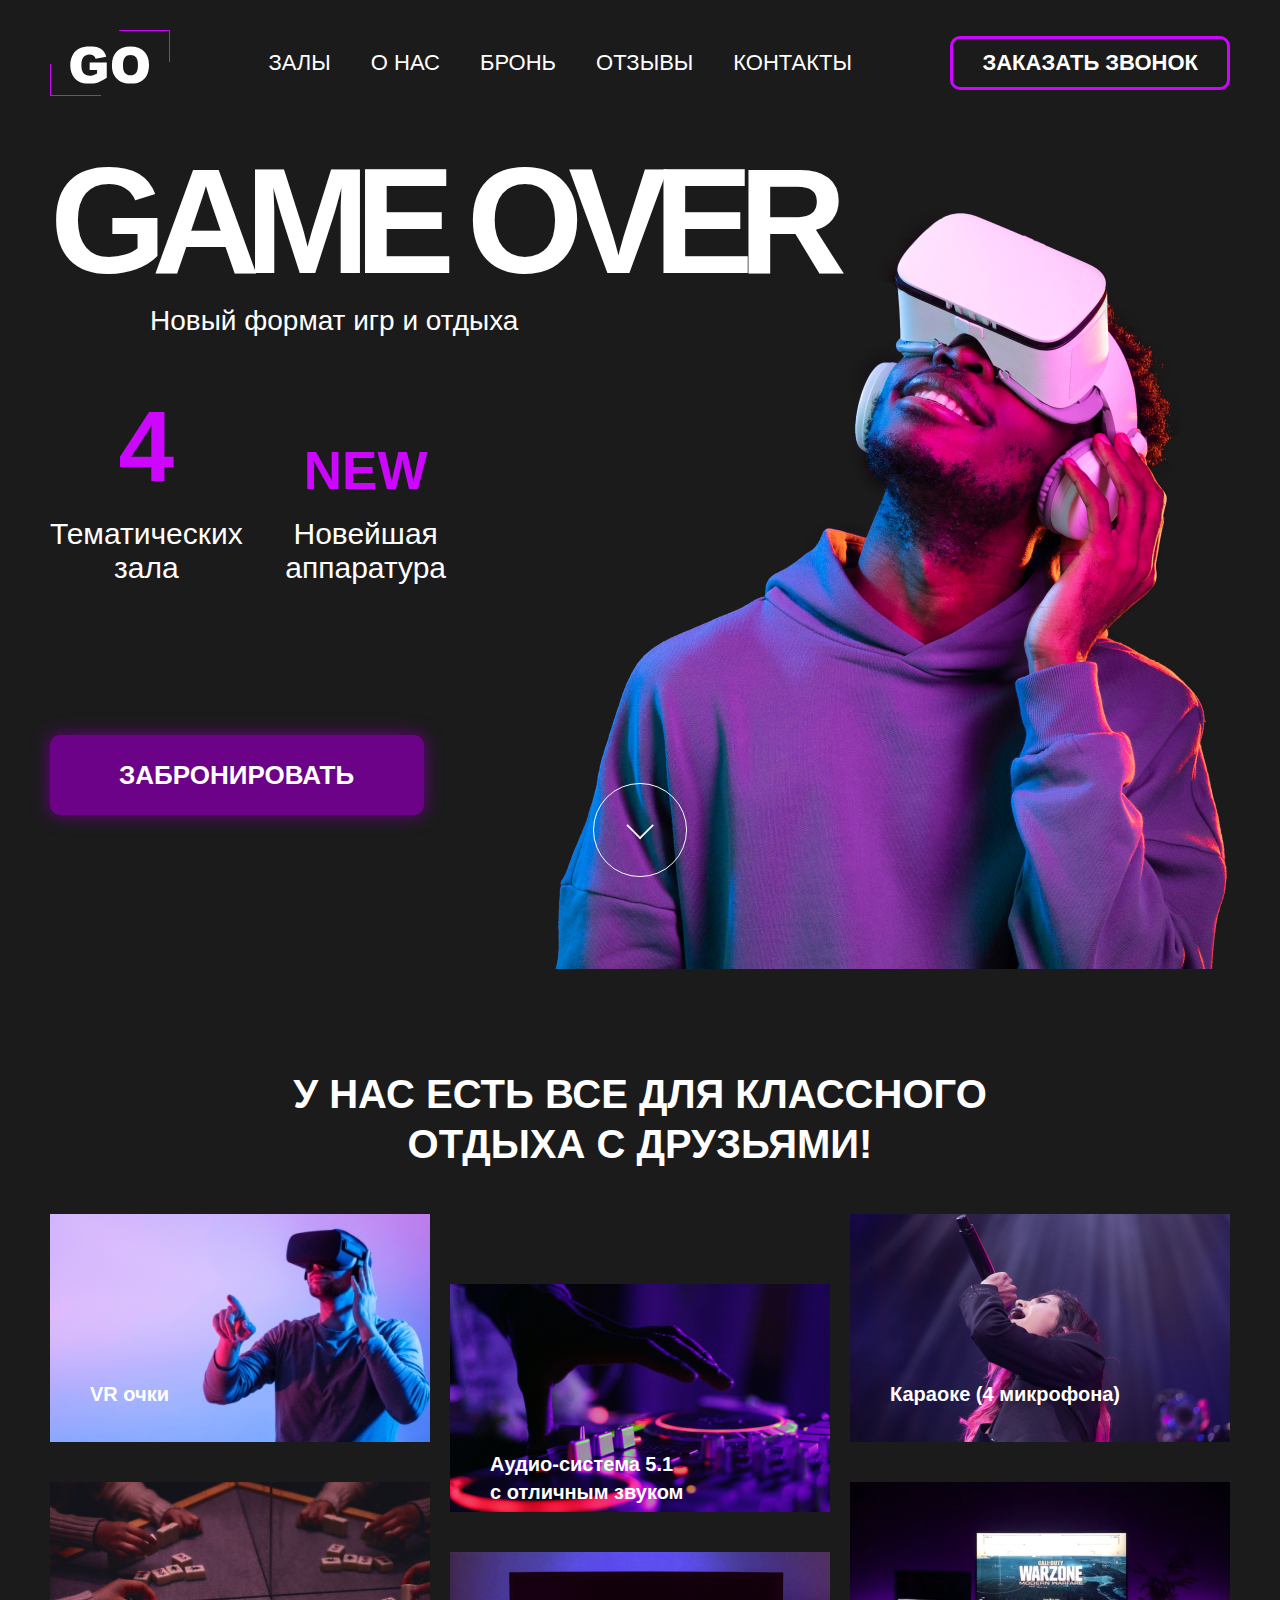
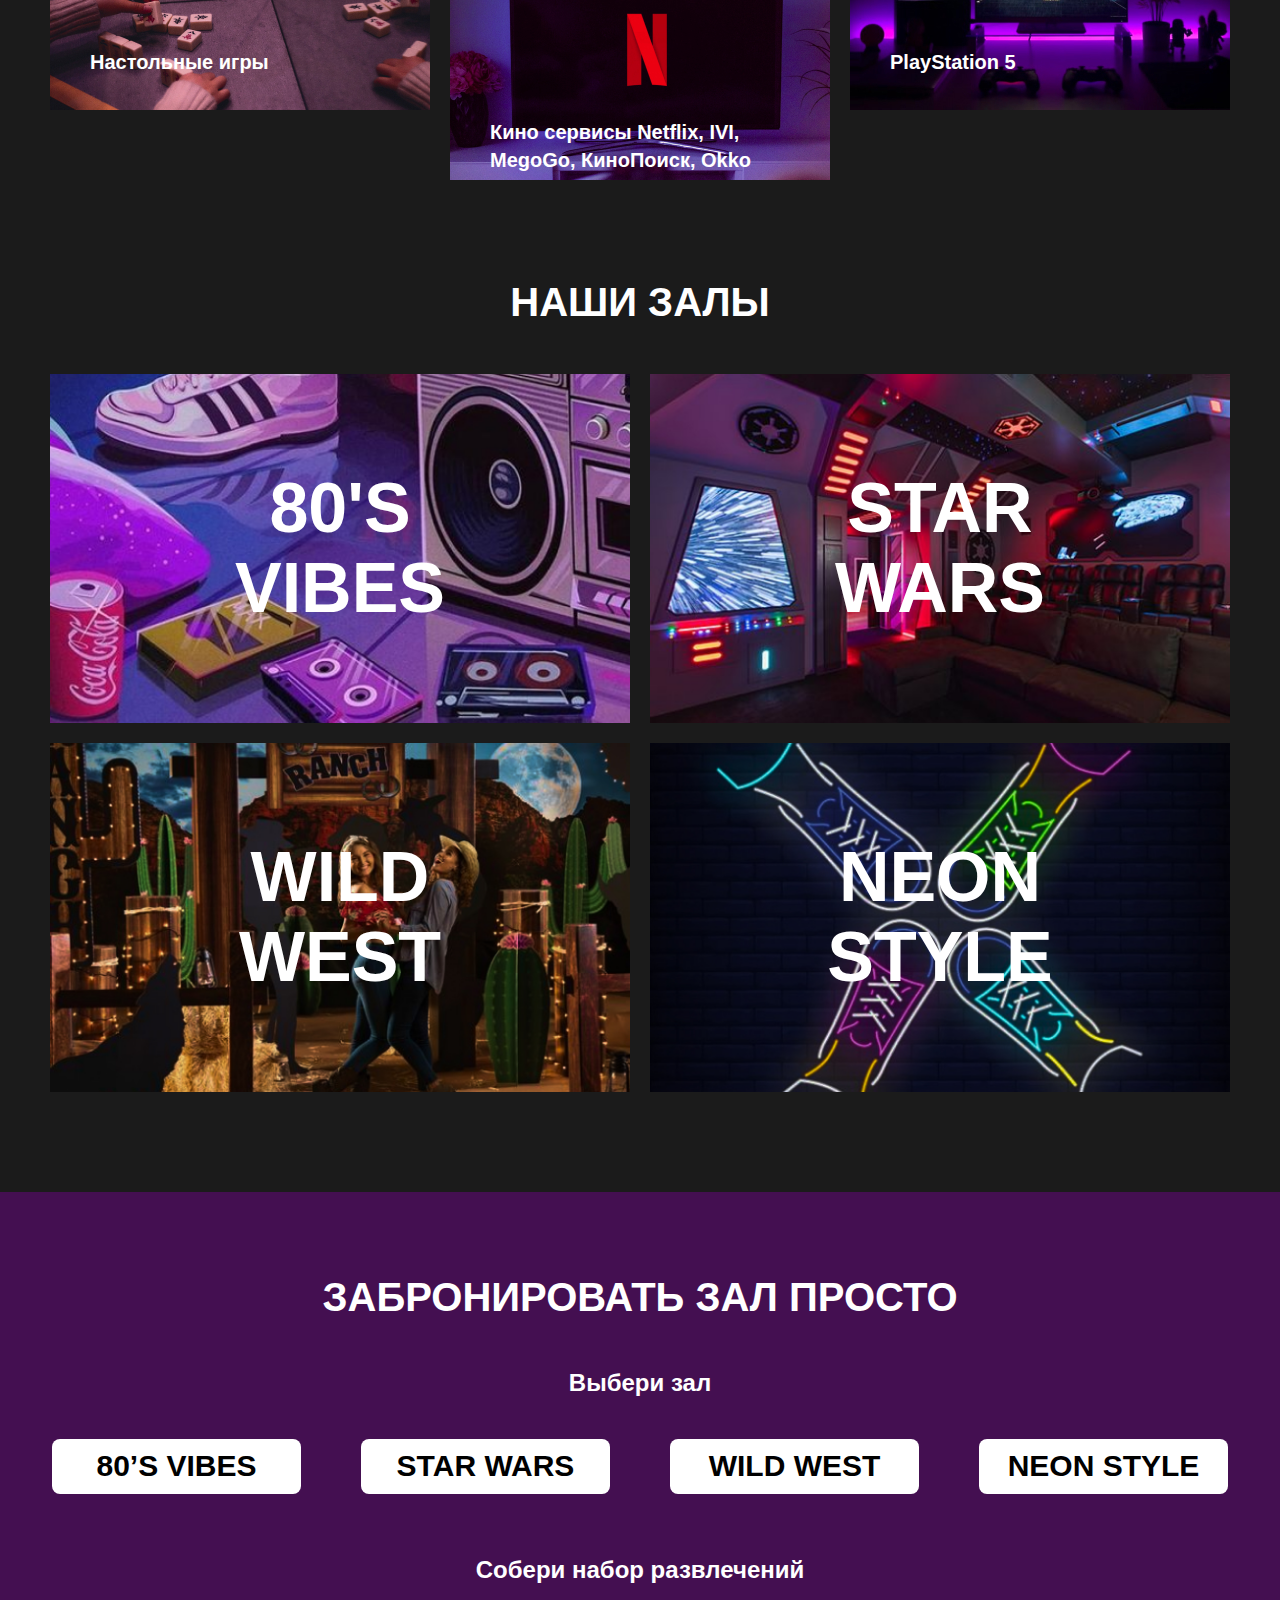
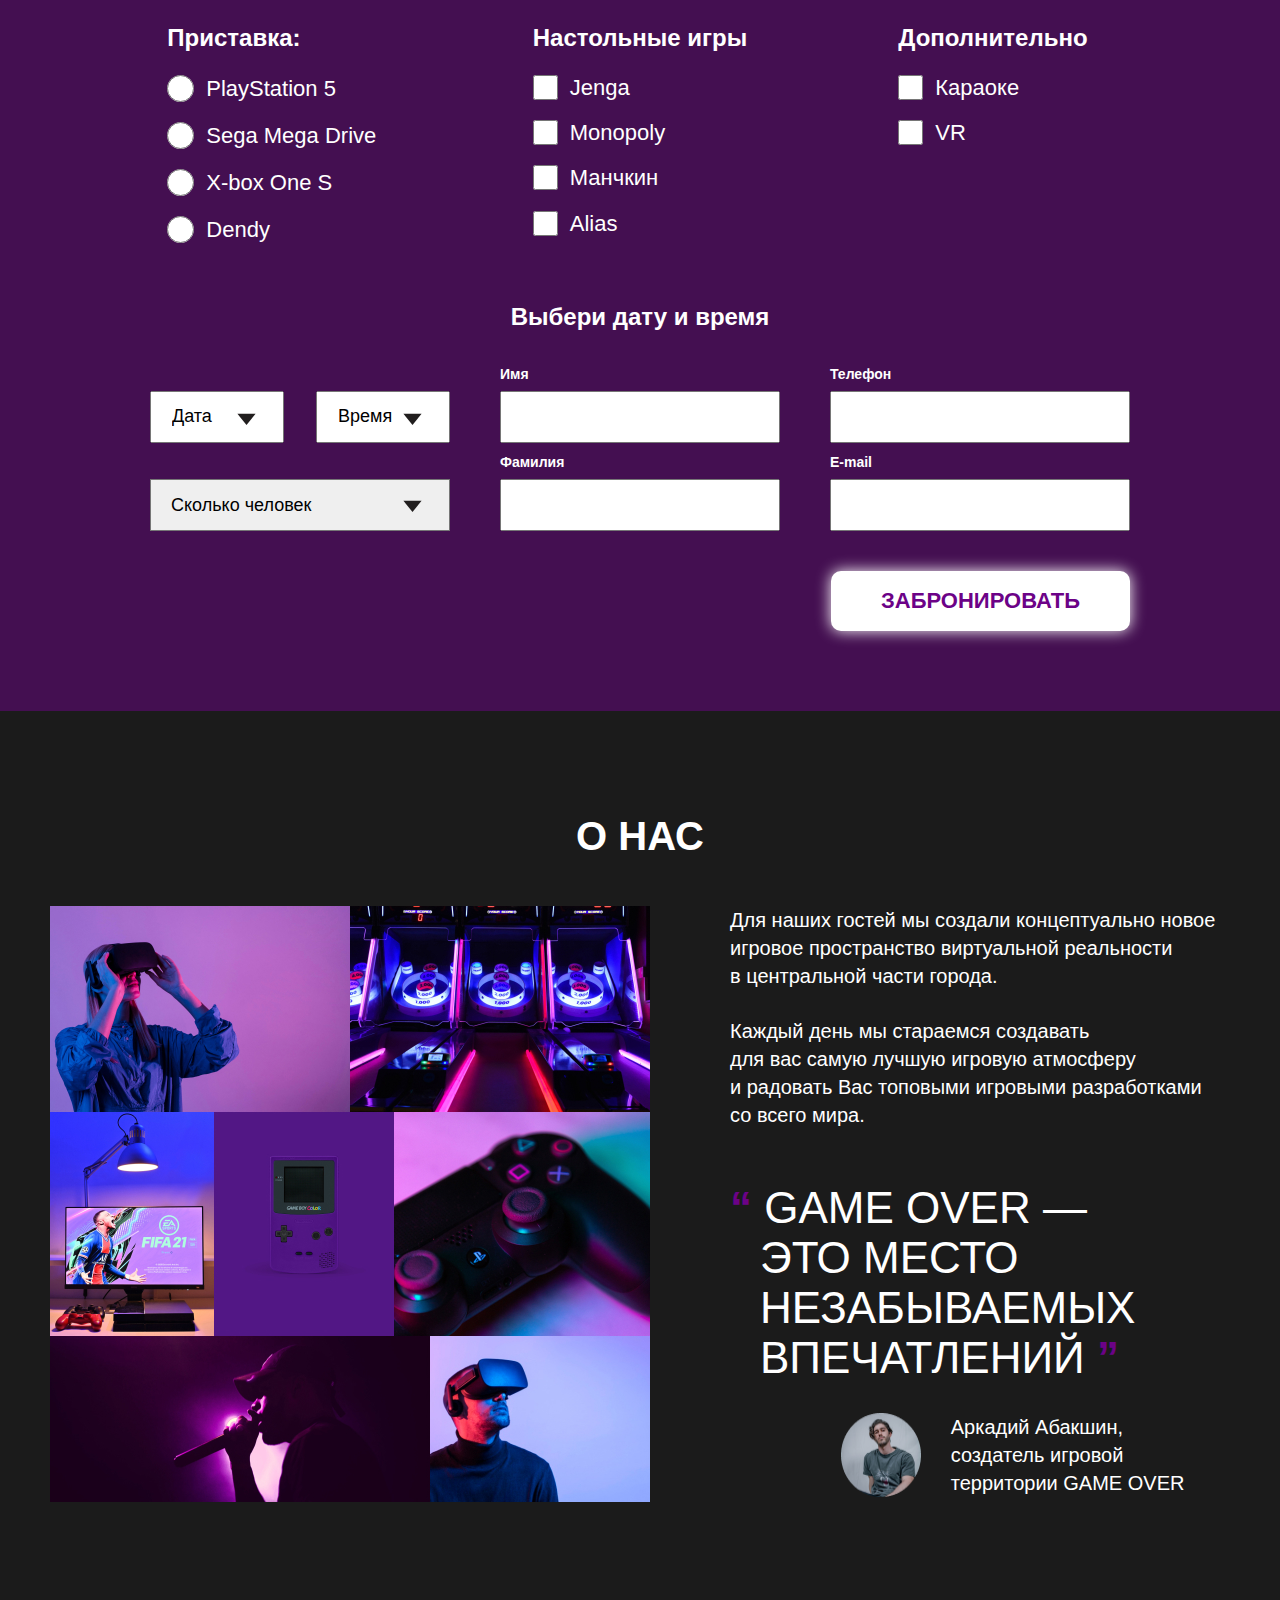
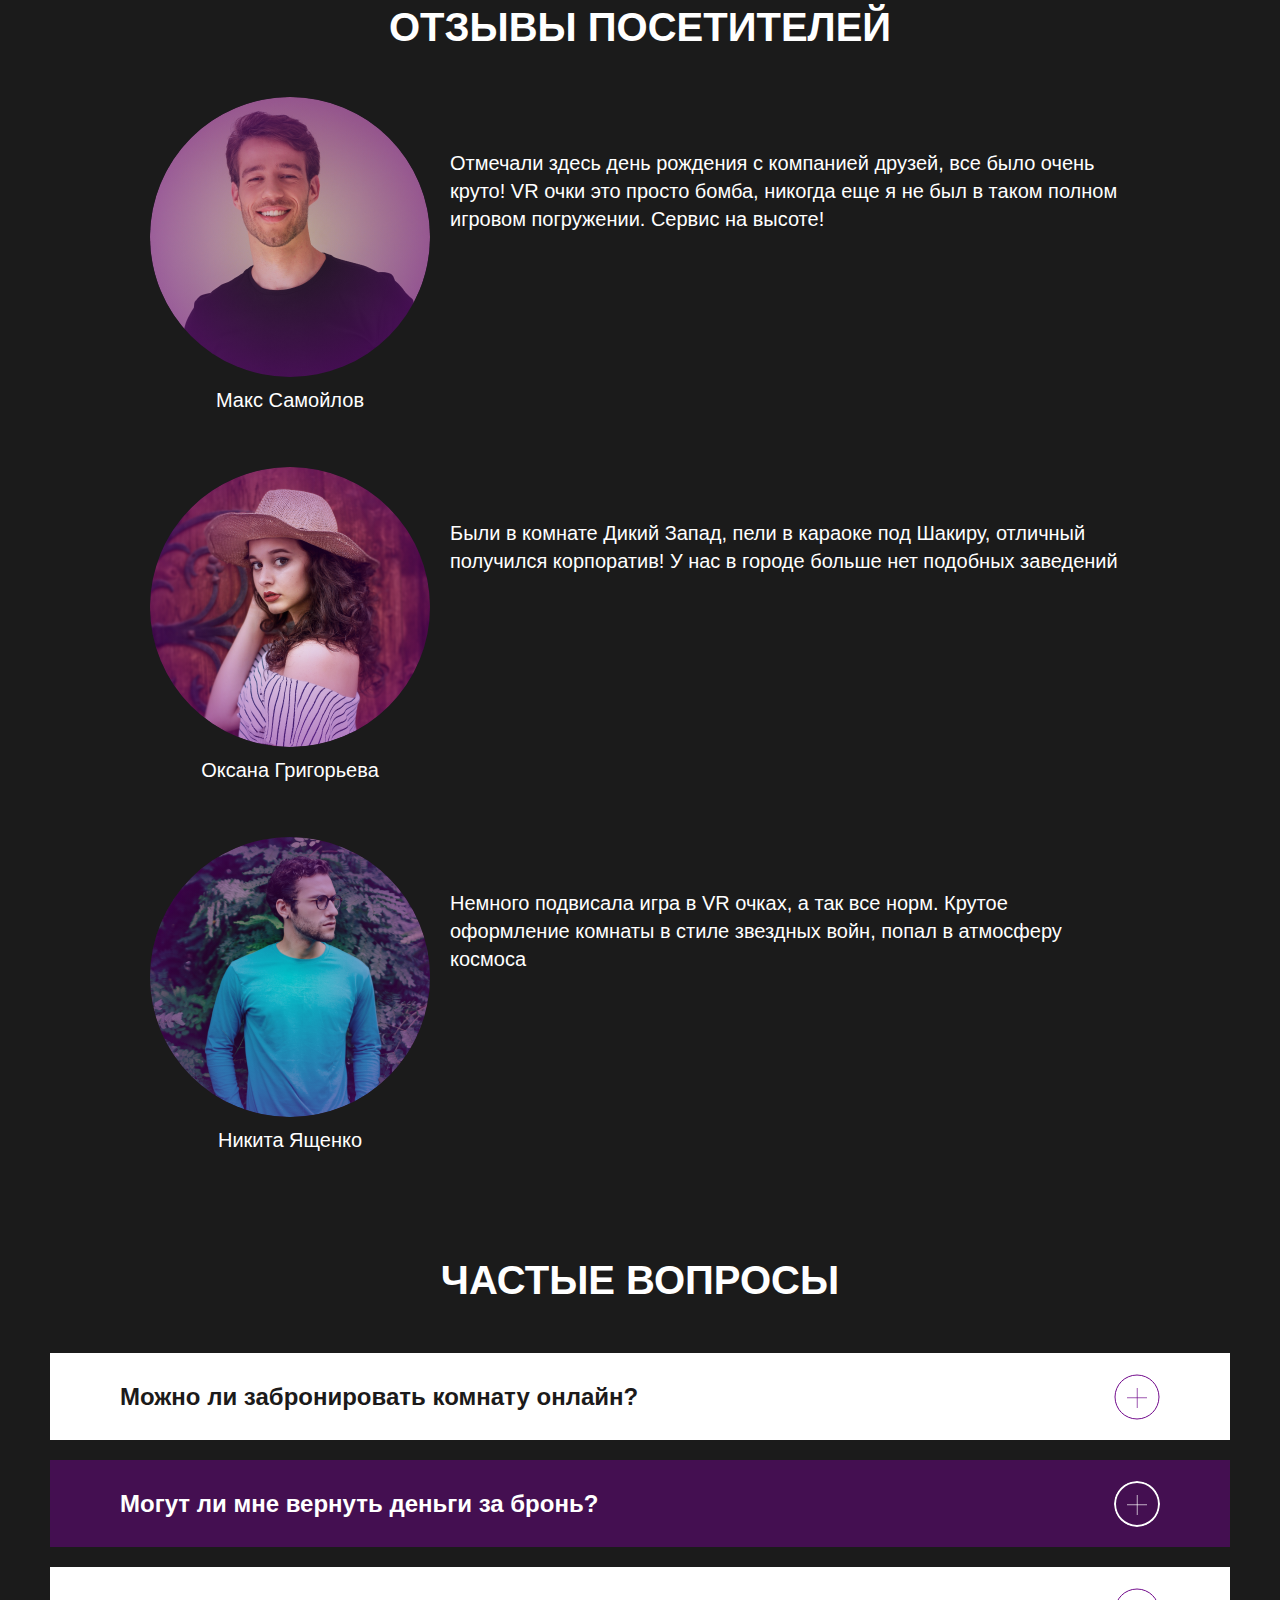
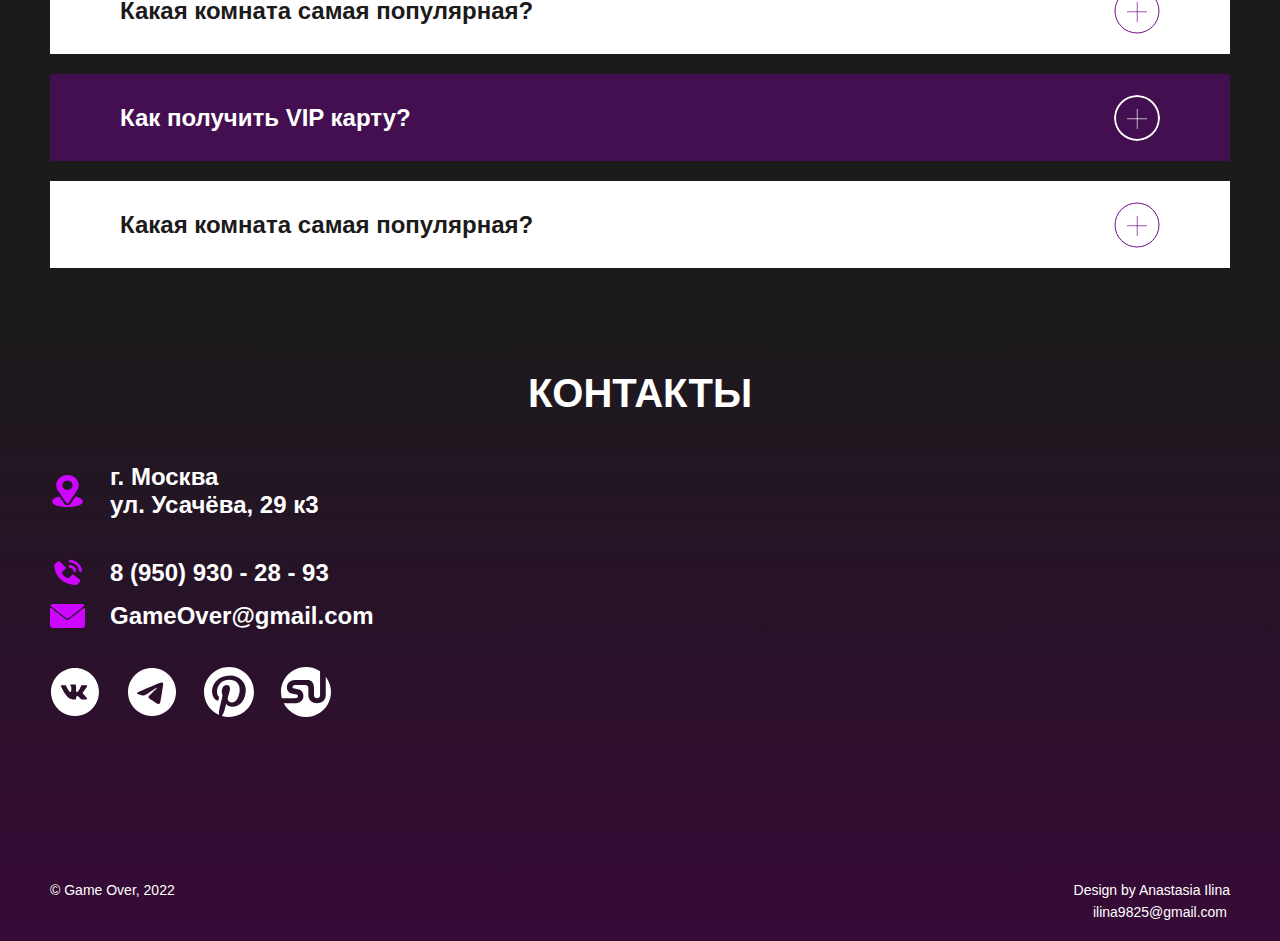
==== index.html @ e20cecf2 "Карта вставлена, но нет балуна" ====
<!DOCTYPE html>
<html lang="ru">

<head>
	<meta charset="UTF-8">
	<meta name="viewport" content="width=device-width, initial-scale=1.0">
	<link rel="icon" type="image/svg+xml" href="./img/icons/icon.svg">
	<link rel="stylesheet" href="./css/style.css">
	<title>Go</title>
	<script defer src="./js/jquery-3.7.1.min.js"></script>
	<script defer src="./js/modal.js"></script>
	<script defer src="./js/hide-triangle.js"></script>
	<script defer src="./js/burger.js"></script>
	<script defer src="./js/jquery-ui.min.js"></script>
	<script defer src="./js/accord.js"></script>
	<script defer src="./js/map.js"></script>
	<script src="https://api-maps.yandex.ru/v3/?apikey=62e3fbe2-5fc5-4b7d-b9f0-86acc43edb26&lang=ru_RU"></script>


</head>

<body class="page">
	<header class="header section" id="header">
		<div class="container">
			<div class="header__menu">
				<div class="header__content">
					<a class="header__logo" href="./index.html"><img src="./img/header/logo.svg" alt="Логотип компании GameOver"></a>

					<nav class="navigation">
						<button class="burger-btn burger-btn--open" tabindex="1">
							<svg width="54" height="29" viewBox="0 0 54 29" fill="currentColor" xmlns="http://www.w3.org/2000/svg">
								<rect width="54" height="5" rx="2" />
								<rect y="12" width="54" height="5" rx="2" />
								<rect y="24" width="31" height="5" rx="2" />
							</svg>
						</button>

						<ul class="navigation__list">
							<li class="navigation__item"><a class="navigation__link" href="./index.html#halls">Залы</a></li>
							<li class="navigation__item"><a class="navigation__link" href="./index.html#about">О нас</a></li>
							<li class="navigation__item"><a class="navigation__link" href="./index.html#reserv">Бронь</a></li>
							<li class="navigation__item"><a class="navigation__link" href="./index.html#reviews">Отзывы</a></li>
							<li class="navigation__item"><a class="navigation__link" href="./index.html#contacts">Контакты</a></li>
						</ul>
					</nav>

					<button class="recall-button" type="button">Заказать звонок</button>
				</div>
				<div class="burger-menu">
					<div class="burger-menu__wrapper">
						<ul class="burger-nav">
							<li class="burger-nav__item"><a class="burger-nav__link" href="./index.html#halls">Залы</a></li>
							<li class="burger-nav__item"><a class="burger-nav__link" href="./index.html#about">О нас</a></li>
							<li class="burger-nav__item"><a class="burger-nav__link" href="./index.html#reserv">Бронь</a></li>
							<li class="burger-nav__item"><a class="burger-nav__link" href="./index.html#reviews">Отзывы</a></li>
							<li class="burger-nav__item"><a class="burger-nav__link" href="./index.html#contacts">Контакты</a></li>
						</ul>
						<button class="recall-button recall-button--burger" type="button">Заказать звонок</button>
					</div>
				</div>
			</div>
		</div>
	</header>

	<section class="modal">
		<div class="modal__wrapper">
			<h2 class="modal__title">
				Заказать звонок
			</h2>
			<button class="modal__close" type="button">
				<svg width="42" height="42" viewBox="0 0 42 42" fill="currentColor" xmlns="http://www.w3.org/2000/svg">
					<rect y="38.4407" width="54.3632" height="5.03363" rx="2" transform="rotate(-45 0 38.4407)" />
					<rect x="3.55957" width="54.3632" height="5.03363" rx="2" transform="rotate(45 3.55957 0)" />
				</svg>
			</button>
			<form class="modal__form">
				<div class="input-field">
					<label for="name">Имя</label>
					<input name="name" id="modal-name" type="text" required>
				</div>

				<div class="input-field">
					<label for="phone">Телефон</label>
					<input name="phone" id="modal-phone" type="tel" required>
				</div>

				<button class="reserv-form__submit reserv-form__submit--modal" type="submit">Позвоните мне</button>
			</form>


		</div>
	</section>
	<main>
		<section class="hero section">
			<div class="container hero__container">
				<h1 class="hero__title">Game Over</h1>

				<p class="hero__slogan">Новый формат игр и отдыха</p>

				<div class="hero__about">
					<div class="hero__about-col">
						<span class="focus-number">4</span>
						<p class="hero__about-text">Тематических зала</p>
					</div>
					<div class="hero__about-col">
						<span class="focus-letter">new</span>
						<p class="hero__about-text">Новейшая аппаратура</p>
					</div>
				</div>

				<a class="hero__button" href="./index.html#reserv">Забронировать</a>

				<a class="anchor-button" href="#services">
					<svg width="99" height="99" viewBox="0 0 99 99" fill="none" xmlns="http://www.w3.org/2000/svg">
						<circle cx="49.0052" cy="49.005" r="47.515" stroke="white" />
						<rect x="35.0713" y="44.4669" width="1.80181" height="19.8199" transform="rotate(-44.9975 35.0713 44.4669)" fill="white" />
						<rect x="49.085" y="58.483" width="1.80181" height="19.8199" transform="rotate(-134.997 49.085 58.483)" fill="white" />
					</svg>
				</a>
			</div>
		</section>

		<section class="services section" id="services">
			<div class="container">
				<h2 class="section__title section__title--services">У&nbsp;нас есть все для классного<br> отдыха с&nbsp;друзьями!</h2>

				<ul class="services__list">
					<li class="services__item services__item--vr">
						<p class="services__text">VR очки</p>
					</li>
					<li class="services__item services__item--audio">
						<p class="services__text">Аудио-система 5.1 <br>с отличным звуком</p>
					</li>
					<li class="services__item services__item--micro">
						<p class="services__text">Караоке (4&nbsp;микрофона)</p>
					</li>
					<li class="services__item services__item--board">
						<p class="services__text">Настольные игры</p>
					</li>
					<li class="services__item services__item--film">
						<p class="services__text">Кино сервисы Netflix, IVI, MegoGo, КиноПоиск, Okko</p>
					</li>
					<li class="services__item services__item--ps">
						<p class="services__text">РlаyStаtiоn 5</p>
					</li>
				</ul>
			</div>
		</section>

		<section class="halls section" id="halls">
			<div class="container">
				<h2 class="section__title section__title--halls">Наши залы</h2>
				<ol class="halls__list">
					<li class="halls__item halls__item--vibes"><a href="./vibes.html" class="halls__link"><span class="hall-name">80's vibes</span></a></li>
					<li class="halls__item halls__item--star-wars"><a href="./star-wars.html" class="halls__link"><span class="hall-name">Star wars</span></a></li>
					<li class="halls__item halls__item--west"><a href="./wild-west.html" class="halls__link"><span class="hall-name">Wild west</span></a></li>
					<li class="halls__item halls__item--neon"><a href="./neon.html" class="halls__link"><span class="hall-name">Neon style</span></a></li>
				</ol>
			</div>
		</section>

		<section class="section reserv" id="reserv">
			<div class="container">
				<h2 class="section__title reserv__title">Забронировать зал просто</h2>
				<form class="reserv-form" method="post" action="https://jsonplaceholder.typicode.com/posts">
					<fieldset class="reserv-form__halls">
						<h3 class="reserv-form__title">Выбери зал</h3>

						<div class="reserv-form__halls-wrapper">
							<input type="radio" name="hall" value="vibes" id="vibes" required>
							<label for="vibes">80’s vibes</label>

							<input type="radio" name="hall" value="star-wars" id="star-wars">
							<label for="star-wars">Star wars</label>

							<input type="radio" name="hall" value="west" id="west">
							<label for="west">wild west</label>

							<input type="radio" name="hall" value="neon" id="neon">
							<label for="neon">neon style</label>
						</div>
					</fieldset>

					<fieldset class="reserv-form__kit">
						<h3 class="reserv-form__title">Собери набор развлечений</h3>
						<div class="reserv-form__kit-wrapper">
							<div class="reserv-form__kit-col">
								<h4 class="reserv-form__title reserv-form__title--subtitle">Приставка:</h4>

								<div class="reserv-form__kit-block">

									<div class="reserv-form__kit-button">
										<input type="radio" name="console" value="ps" id="ps" required>
										<label for="ps">PlayStation 5</label>
									</div>

									<div class="reserv-form__kit-button">
										<input type="radio" name="console" value="smd" id="smd" required>
										<label for="smd">Sega Mega Drive</label>
									</div>

									<div class="reserv-form__kit-button">
										<input type="radio" name="console" value="xbox" id="xbox" required>
										<label for="xbox">X-box One S</label>
									</div>

									<div class="reserv-form__kit-button">
										<input type="radio" name="console" value="dendy" id="dendy" required>
										<label for="dendy">Dendy</label>
									</div>
								</div>
							</div>

							<div class="reserv-form__kit-col">
								<h4 class="reserv-form__title reserv-form__title--subtitle">Настольные игры</h4>

								<div class="reserv-form__kit-block">
									<div class="reserv-form__kit-button">
										<input type="checkbox" name="board-game" value="jenga" id="jenga">
										<label for="jenga">Jenga</label>
									</div>

									<div class="reserv-form__kit-button">
										<input type="checkbox" name="board-game" value="monopoly" id="monopoly">
										<label for="monopoly">Monopoly</label>
									</div>

									<div class="reserv-form__kit-button">
										<input type="checkbox" name="board-game" value="manchkin" id="manchkin">
										<label for="manchkin">Манчкин</label>
									</div>

									<div class="reserv-form__kit-button">
										<input type="checkbox" name="board-game" value="alias" id="alias">
										<label for="alias">Alias</label>
									</div>
								</div>
							</div>

							<div class="reserv-form__kit-col">
								<h4 class="reserv-form__title reserv-form__title--subtitle">Дополнительно</h4>

								<div class="reserv-form__kit-block">
									<div class="reserv-form__kit-button">
										<input type="checkbox" name="additional" value="karaoke" id="karaoke" required>
										<label for="karaoke">Караоке</label>
									</div>

									<div class="reserv-form__kit-button">
										<input type="checkbox" name="additional" value="vr" id="vr" required>
										<label for="vr">VR</label>
									</div>
								</div>
							</div>
						</div>
					</fieldset>

					<fieldset class="reserv-form__contacts">
						<h3 class="reserv-form__title reserv-form__title--contacts">Выбери дату и время</h3>

						<div class="reserv-form__contacts-wrapper">
							<div class="reserv-form__contacts-col">
								<div class="date-time__wrapper">
									<div class="date-wrapper">
										<input type="text" id="date" name="date" required placeholder="Дата" onfocus="(this.type='date')" onblur="(this.type='text')">
									</div>

									<div class="time-wrapper">
										<input type="text" id="time" name="time" required placeholder="Время" onfocus="(this.type='time')" onblur="(this.type='text')">
									</div>
								</div>

								<div class="person-count">
									<select class="person-count__input" name="person" id="person" required>
										<option disabled selected hidden>Сколько человек</option>
										<option value="1-3">1-3</option>
										<option value="4-6">4-6</option>
										<option value="7-9">7-9</option>
										<option value="10-12">10-12</option>
										<option value="13-15">13-15</option>
									</select>
								</div>
							</div>

							<div class="reserv-form__contacts-col">
								<div class="reserv-form__name-wrapper"><input class="reserv-form__name" type="text" id="name" name="name" required></div>

								<div class="reserv-form__surname-wrapper"><input class="reserv-form__surname" type="text" id="surname" name="surname" required></div>
							</div>

							<div class="reserv-form__contacts-col">
								<div class="reserv-form__phone-wrapper"><input class="reserv-form__phone" type="tel" id="tel" name="phone" required></div>

								<div class="reserv-form__mail-wrapper"><input class="reserv-form__mail" type="email" id="mail" name="email" required></div>
							</div>
						</div>

						<button class="reserv-form__submit" type="submit">Забронировать</button>
					</fieldset>
				</form>
			</div>
		</section>

		<section class="about section" id="about">
			<div class="container">
				<h2 class="section__title ">
					О нас
				</h2>
				<div class="about__content">
					<p class="about__desc">
						<span>Для наших гостей мы&nbsp;создали концептуально новое игровое пространство виртуальной реальности в&nbsp;центральной части города.</span>
						<span>Каждый день мы стараемся создавать для&nbsp;вас&nbsp;самую лучшую игровую атмосферу и&nbsp;радовать Вас топовыми игровыми разработками со&nbsp;всего мира.</span>
					</p>
					<blockquote class="citation">
						<p class="citation__text"><span class="quote quote--open">“ </span>GAME OVER — это место незабываемых впечатлений<span class="quote quote--close"> ”</span></p>
						<cite class="about__cite"><img src="./img/about/creator.png" alt="Аватар создателя игровой территории GAME OVER, Аркадия Абакшина" width="80" height="80"> <span>Аркадий Абакшин,<br>создатель игровой территории GAME OVER</span></cite>
					</blockquote>
				</div>
			</div>
		</section>

		<section class="reviews section" id="reviews">
			<div class="container container--reviews">
				<h2 class="section__title">Отзывы посетителей</h2>
				<ul class="reviews__list">
					<li class="reviews__item">
						<p class="reviews__name reviews__name--maks">Макс Самойлов</p>
						<p class="reviews__comment">Отмечали здесь день рождения с компанией друзей, все было очень круто! VR очки это просто бомба, никогда еще я не был в таком полном игровом погружении. Сервис на высоте!</p>
					</li>
					<li class="reviews__item">
						<p class="reviews__name reviews__name--oksana">Оксана Григорьева</p>
						<p class="reviews__comment">Были в&nbsp;комнате Дикий Запад, пели в&nbsp;караоке под Шакиру, отличный получился корпоратив! У&nbsp;нас в&nbsp;городе больше нет подобных заведений</p>
					</li>
					<li class="reviews__item">
						<p class="reviews__name reviews__name--nikita">Никита Ященко</p>
						<p class="reviews__comment">Немного подвисала игра в&nbsp;VR очках, а&nbsp;так все норм. Крутое оформление комнаты в&nbsp;стиле звездных войн, попал в&nbsp;атмосферу космоса</p>
					</li>
				</ul>
			</div>
		</section>

	</main>
	<div class="svg-background"></div>


	<section class="faq section" id="faq">
		<div class="container">
			<h2 class="section__title faq__title">Частые вопросы</h2>
			<div class="faq__list">
				<h3 class="faq__acc-header">Можно ли забронировать комнату онлайн?</h3>
				<div class="faq__acc-content">
					<p>Да, забронировать комнату вы&nbsp;можете онлайн, заполнив форму на&nbsp;нашем сайте. Также вы&nbsp;можете забронировать комнату позвонив по&nbsp;телефону&nbsp;<a href="tel:+79999584838">8 (999) 958&nbsp;- 48&nbsp;- 38</a></p>
				</div>
				<h3 class="faq__acc-header">Могут ли мне вернуть деньги за бронь?</h3>
				<div class="faq__acc-content">
					<p>Возврат денежных средств за&nbsp;бронь возможен в&nbsp;определенных случаях. Пожалуйста, свяжитесь с&nbsp;нашей службой поддержки клиентов для получения более подробной информации по&nbsp;вашему запросу.</p>
				</div>
				<h3 class="faq__acc-header">Какая комната самая популярная?</h3>
				<div class="faq__acc-content">
					<p>Наиболее популярная комната среди наших гостей&nbsp;&mdash; NEON STYLE.</p>
				</div>
				<h3 class="faq__acc-header">Как получить VIP карту?</h3>
				<div class="faq__acc-content">
					<p>Получить VIP карту легко! Просто сделайте бронирование в&nbsp;нашем игровом клубе и&nbsp;начните собирать баллы лояльности. Каждое ваше посещение приближает вас к&nbsp;VIP статусу, который откроет доступ к&nbsp;эксклюзивным акциям, персональному обслуживанию и&nbsp;многим другим привилегиям. Чем больше вы&nbsp;играете, тем быстрее достигнете нашего VIP уровня!</p>
				</div>
				<h3 class="faq__acc-header">Какая комната самая популярная?</h3>
				<div class="faq__acc-content">
					<p>Наиболее популярная комната среди наших гостей&nbsp;&mdash; NEON STYLE.</p>
				</div>
			</div>
		</div>
	</section>
	<footer class="footer">
		<div class="contacts section" id="contacts">
			<div class="container">
				<h2 class="section__title">
					Контакты
				</h2>
				<address class="contacts__address">
					<div class="contacts__information">
						<div class="contacts__data">
							<div class="location">
								<div class="location__text">
									<span class="location__city">г. Москва</span>
									<span>ул. Усачёва, 29 к3</span>
								</div>
							</div>
							<p class="phone"><a href="tel:+79509302893">8 (950) 930 - 28 - 93</a></p>
							<p class="mail"><a href="mailto:gameover@gmail.com">GameOver@gmail.com</a></p>

						</div>
						<ul class="socials__list">
							<li class="socials__item">
								<a class="socials__link" href="#!" aria-label="Ссылка на VK">
									<svg viewBox="0 0 50 50" fill="currentColor" xmlns="http://www.w3.org/2000/svg" xmlns:xlink="http://www.w3.org/1999/xlink">
										<path d="M24.99 1C11.74 1 0.99 11.74 0.99 25C0.99 38.25 11.74 49 24.99 49C38.25 49 48.99 38.25 48.99 25C48.99 11.74 38.25 1 24.99 1ZM34.22 28.07C34.22 28.07 36.35 30.17 36.87 31.14C36.88 31.16 36.89 31.18 36.9 31.19C37.11 31.55 37.16 31.83 37.05 32.03C36.88 32.38 36.28 32.55 36.07 32.56L32.32 32.56C32.06 32.56 31.52 32.5 30.86 32.04C30.35 31.68 29.85 31.1 29.36 30.54C28.64 29.69 28.01 28.96 27.37 28.96C27.29 28.96 27.21 28.97 27.13 29C26.65 29.15 26.04 29.84 26.04 31.66C26.04 32.23 25.59 32.56 25.27 32.56L23.55 32.56C22.97 32.56 19.92 32.36 17.22 29.51C13.92 26.02 10.94 19.03 10.92 18.96C10.73 18.51 11.12 18.27 11.54 18.27L15.33 18.27C15.83 18.27 16 18.57 16.11 18.85C16.25 19.16 16.74 20.42 17.55 21.85C18.87 24.16 19.68 25.1 20.33 25.1C20.45 25.1 20.57 25.07 20.67 25.01C21.52 24.54 21.36 21.53 21.32 20.9C21.32 20.79 21.32 19.56 20.89 18.96C20.58 18.54 20.05 18.37 19.73 18.32C19.86 18.14 20.03 17.99 20.23 17.89C20.81 17.6 21.85 17.56 22.89 17.56L23.47 17.56C24.59 17.58 24.88 17.65 25.29 17.75C26.12 17.95 26.13 18.48 26.06 20.3C26.04 20.82 26.02 21.4 26.02 22.1C26.02 22.25 26.01 22.4 26.01 22.58C25.98 23.5 25.95 24.56 26.61 24.99C26.7 25.04 26.79 25.07 26.89 25.07C27.12 25.07 27.81 25.07 29.66 21.89C30.23 20.86 30.73 19.8 31.15 18.7C31.19 18.64 31.3 18.44 31.43 18.36C31.52 18.31 31.63 18.29 31.74 18.29L36.19 18.29C36.67 18.29 37.01 18.36 37.07 18.55C37.18 18.85 37.05 19.75 35.02 22.51L34.11 23.7C32.27 26.12 32.27 26.24 34.22 28.07Z" />
									</svg>
								</a>
							</li>
							<li class="socials__item">
								<a class="socials__link" href="#!" aria-label="Ссылка на telegram">
									<svg viewBox="0 0 50 50" fill="currentColor" xmlns="http://www.w3.org/2000/svg" xmlns:xlink="http://www.w3.org/1999/xlink">
										<path d="M49 25C49 31.36 46.47 37.46 41.97 41.97C37.46 46.47 31.36 49 25 49C18.63 49 12.53 46.47 8.02 41.97C3.52 37.46 1 31.36 1 25C1 18.63 3.52 12.53 8.02 8.02C12.53 3.52 18.63 1 25 1C31.36 1 37.46 3.52 41.97 8.02C46.47 12.53 49 18.63 49 25ZM25.86 18.71C23.52 19.68 18.85 21.7 11.86 24.74C10.72 25.19 10.13 25.64 10.07 26.07C9.98 26.8 10.9 27.09 12.14 27.48L12.67 27.64C13.89 28.04 15.54 28.51 16.4 28.53C17.18 28.54 18.04 28.23 19 27.57C25.54 23.15 28.91 20.92 29.12 20.88C29.27 20.84 29.48 20.8 29.62 20.92C29.76 21.05 29.75 21.28 29.73 21.35C29.64 21.73 26.05 25.07 24.19 26.8C23.62 27.34 23.2 27.72 23.12 27.81C22.94 28 22.75 28.18 22.56 28.36C21.42 29.46 20.56 30.28 22.6 31.63C23.58 32.28 24.37 32.81 25.15 33.34C26 33.92 26.86 34.5 27.96 35.23C28.24 35.41 28.51 35.6 28.77 35.79C29.76 36.5 30.66 37.13 31.76 37.03C32.4 36.97 33.07 36.37 33.4 34.57C34.2 30.32 35.76 21.11 36.12 17.32C36.14 17 36.13 16.69 36.08 16.37C36.05 16.12 35.93 15.89 35.74 15.72C35.47 15.53 35.14 15.44 34.81 15.44C33.91 15.46 32.52 15.94 25.86 18.71Z" />
									</svg>
								</a>
							</li>
							<li class="socials__item">
								<a class="socials__link" href="#!" aria-label="Ссылка на pinterest">
									<svg viewBox="0 0 50 50" fill="currentColor" xmlns="http://www.w3.org/2000/svg">
										<path d="M25.0005 0C11.1947 0 -0.000152588 11.1936 -0.000152588 25.0006C-0.000152588 35.2378 6.15562 44.0314 14.9646 47.8981C14.8941 46.1526 14.9511 44.0558 15.3998 42.159C15.8806 40.1282 18.6165 28.5359 18.6165 28.5359C18.6165 28.5359 17.8178 26.9397 17.8178 24.5808C17.8178 20.8763 19.9652 18.1077 22.6383 18.1077C24.912 18.1077 26.0107 19.8154 26.0107 21.8609C26.0107 24.1468 24.5537 27.5635 23.8037 30.7327C23.1768 33.3859 25.1338 35.5481 27.7498 35.5481C32.4864 35.5481 35.6761 29.4647 35.6761 22.2558C35.6761 16.7782 31.9864 12.6769 25.2742 12.6769C17.6902 12.6769 12.9659 18.3321 12.9659 24.6487C12.9659 26.8282 13.6082 28.3635 14.6146 29.5513C15.0768 30.0981 15.1409 30.318 14.9736 30.9462C14.8537 31.4058 14.5781 32.5128 14.4646 32.9519C14.2986 33.5853 13.7857 33.8109 13.2127 33.5776C9.71972 32.1513 8.0928 28.3263 8.0928 24.0263C8.0928 16.9237 14.0819 8.40898 25.9601 8.40898C35.5056 8.40898 41.7877 15.316 41.7877 22.732C41.7877 32.5378 36.3351 39.8647 28.2979 39.8647C25.5998 39.8647 23.0607 38.4051 22.1909 36.7487C22.1909 36.7487 20.7396 42.5077 20.4325 43.6218C19.9024 45.5494 18.8646 47.4763 17.9159 48.9769C20.2162 49.6571 22.6024 50.0025 25.0011 50.0026C38.8063 50.0013 49.9998 38.8071 49.9998 25.0006C49.9998 11.1936 38.8063 0 25.0005 0Z" />
									</svg>
								</a>
							</li>
							<li class="socials__item">
								<a class="socials__link" href="#!" aria-label="Ссылка на stumbleupon">
									<svg viewBox="0 0 50 50" fill="currentColor" xmlns="http://www.w3.org/2000/svg">
										<path fill-rule="evenodd" clip-rule="evenodd" d="M44.7441 9.66919C48.1583 14.0494 50.0085 19.4463 49.9999 24.9999C49.9999 38.8051 38.805 49.9999 25.0006 49.9999C15.2871 49.9999 6.86597 44.4576 2.72751 36.3647H13.6237C18.816 36.3647 22.4429 33.566 22.4429 29.0923C22.4429 19.6108 11.5051 23.4737 11.5051 20.1089C11.5051 18.4878 12.8057 17.898 15.1858 17.898H22.7692C24.8711 17.898 27.3435 18.275 27.3435 20.5685V28.1243C27.3435 33.5955 31.6159 36.364 36.0441 36.364C40.548 36.364 44.7435 33.5955 44.7435 28.1243V9.66919H44.7441Z" />
										<path fill-rule="evenodd" clip-rule="evenodd" d="M25.0005 2.43241e-05C30.0173 -0.00698868 34.919 1.50262 39.0626 4.33079V28.3013C39.0626 29.9628 37.7037 31.3224 36.0447 31.3224C34.3838 31.3224 33.0261 29.9628 33.0261 28.3013V21.1186C33.0261 15.3846 30.1242 12.9994 26.3447 12.9994H14.0441C9.59088 12.9994 5.89665 15.834 5.89665 20.3289C5.89665 22.6289 6.8819 25.9994 11.5415 26.8353C15.337 27.5186 16.8351 27.3199 16.8351 29.3506C16.8351 31.3224 14.6261 31.3224 11.7101 31.3224H0.808189C0.269676 29.2582 -0.0019826 27.1334 -0.000143311 25C-0.000143311 11.1981 11.196 2.43241e-05 25.0005 2.43241e-05Z" />
									</svg>

								</a>
							</li>
						</ul>
					</div>
					<div class="contacts__map" id="map" style="width: 688px; height: 274px">
						<!-- <img src="./img/map.jpg" alt="Изображение карты местоположения заведения"> -->
					</div>
				</address>
			</div>
		</div>
		<div class="footer__data">
			<div class="container">
				<div class="footer__information">
					<div class="footer__copyrights">
						© Game Over, 2022
					</div>
					<div class="footer__developer">
						<p class="footer__developer-name">Design by Anastasia Ilina</p>
						<a class="footer__developer-mail" href="mailto:ilina9825@gmail.com">ilina9825@gmail.com</a>
					</div>
				</div>
			</div>
		</div>
	</footer>


</body>

</html>
---- css/style.css ----
@import url("./normalize.css");
@import url("./global.css");
@import url("./var.css");
@import url("./header.css");
@import url("./hero.css");
@import url("./services.css");
@import url("./halls.css");
@import url("./about.css");
@import url("./faq.css");
@import url("./contacts.css");
@import url("./reviews.css");
@import url("./reserv.css");
@import url("./footer.css");
@import url("./modal.css");

@import url("./halls-pages/halls-pages.css");
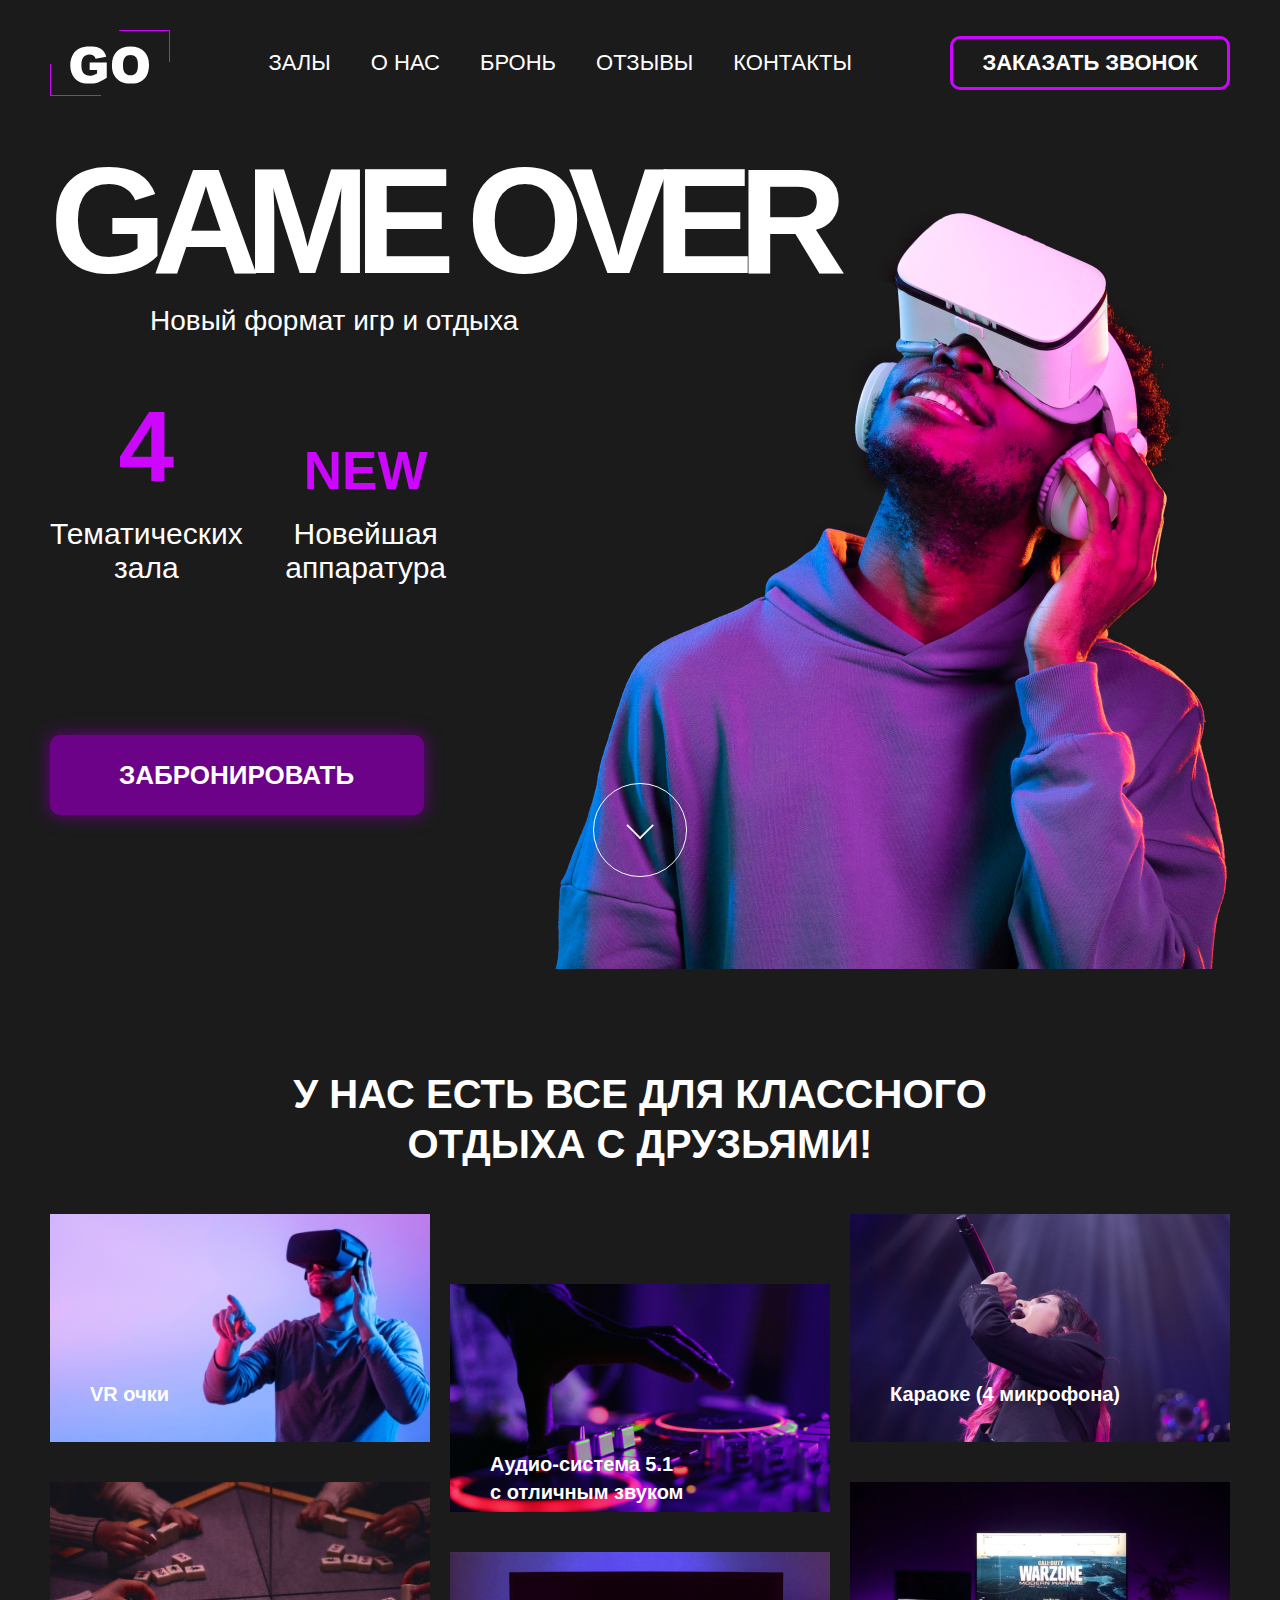
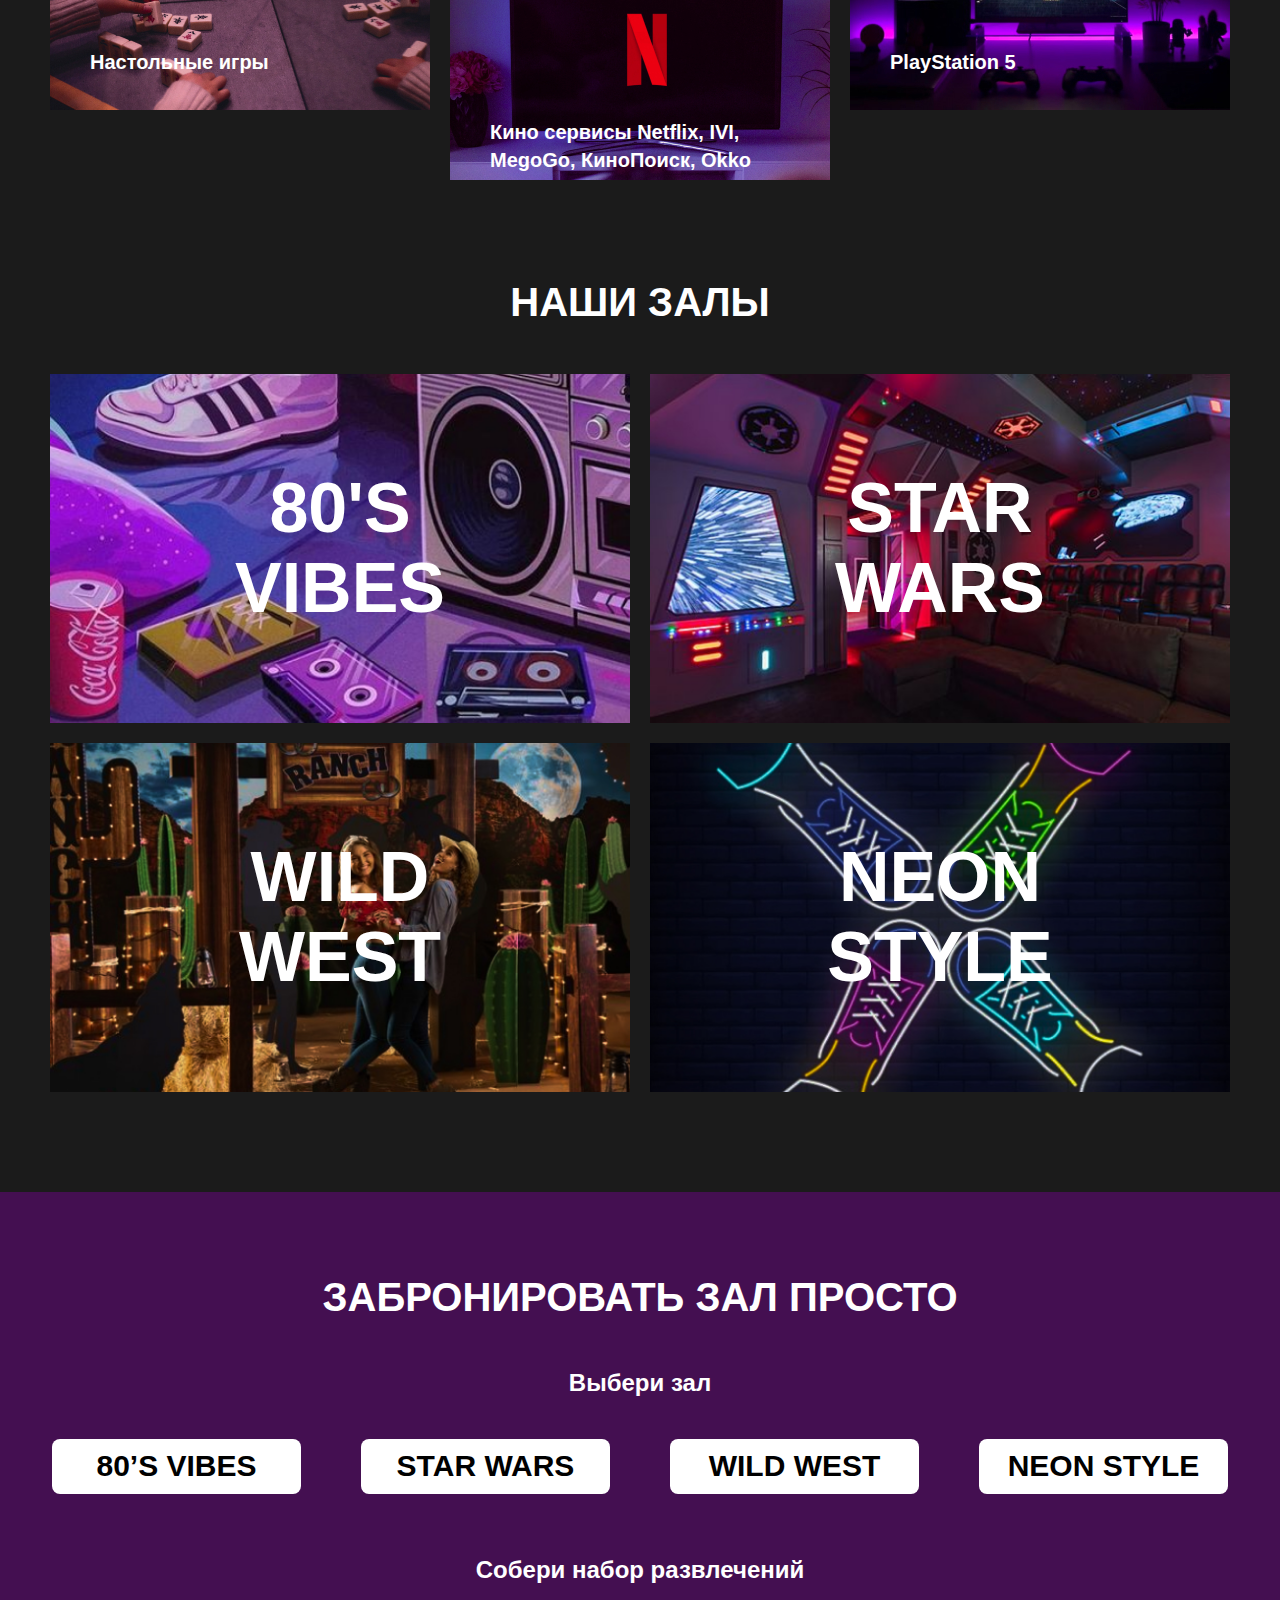
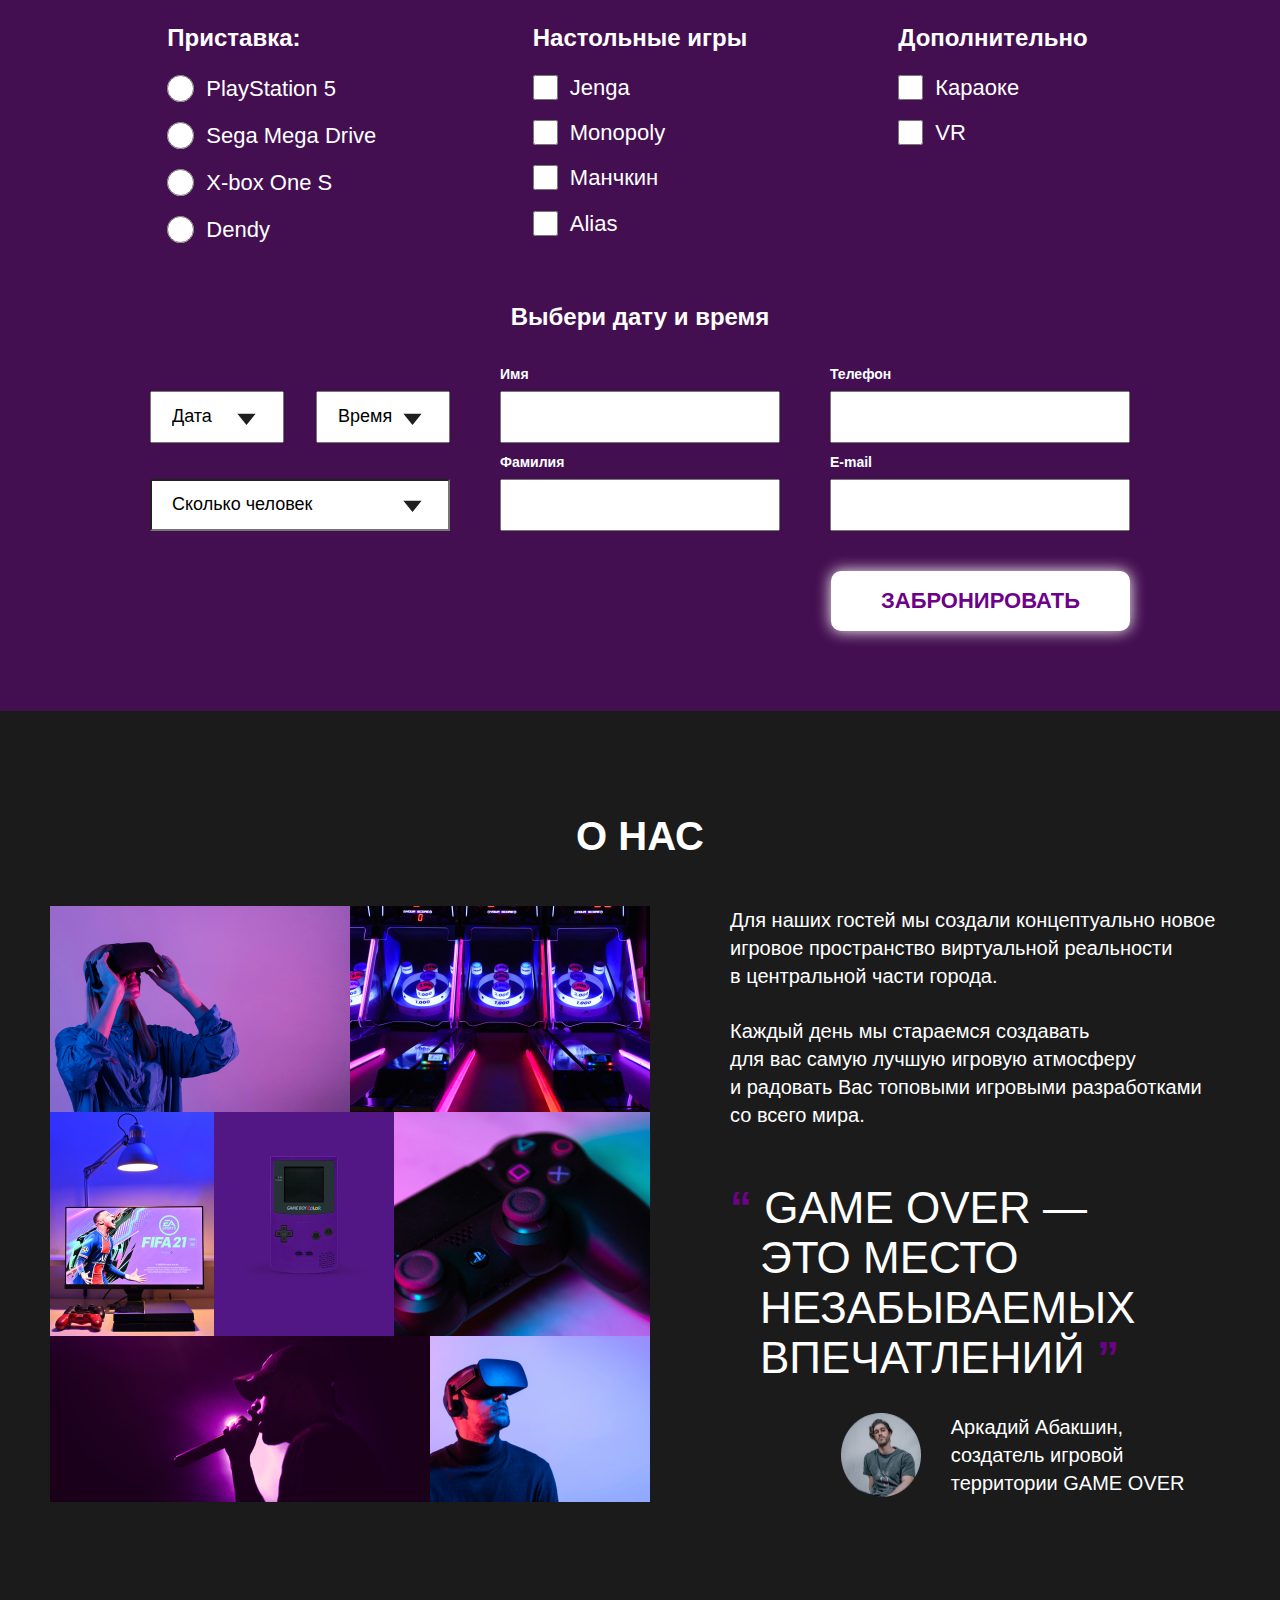
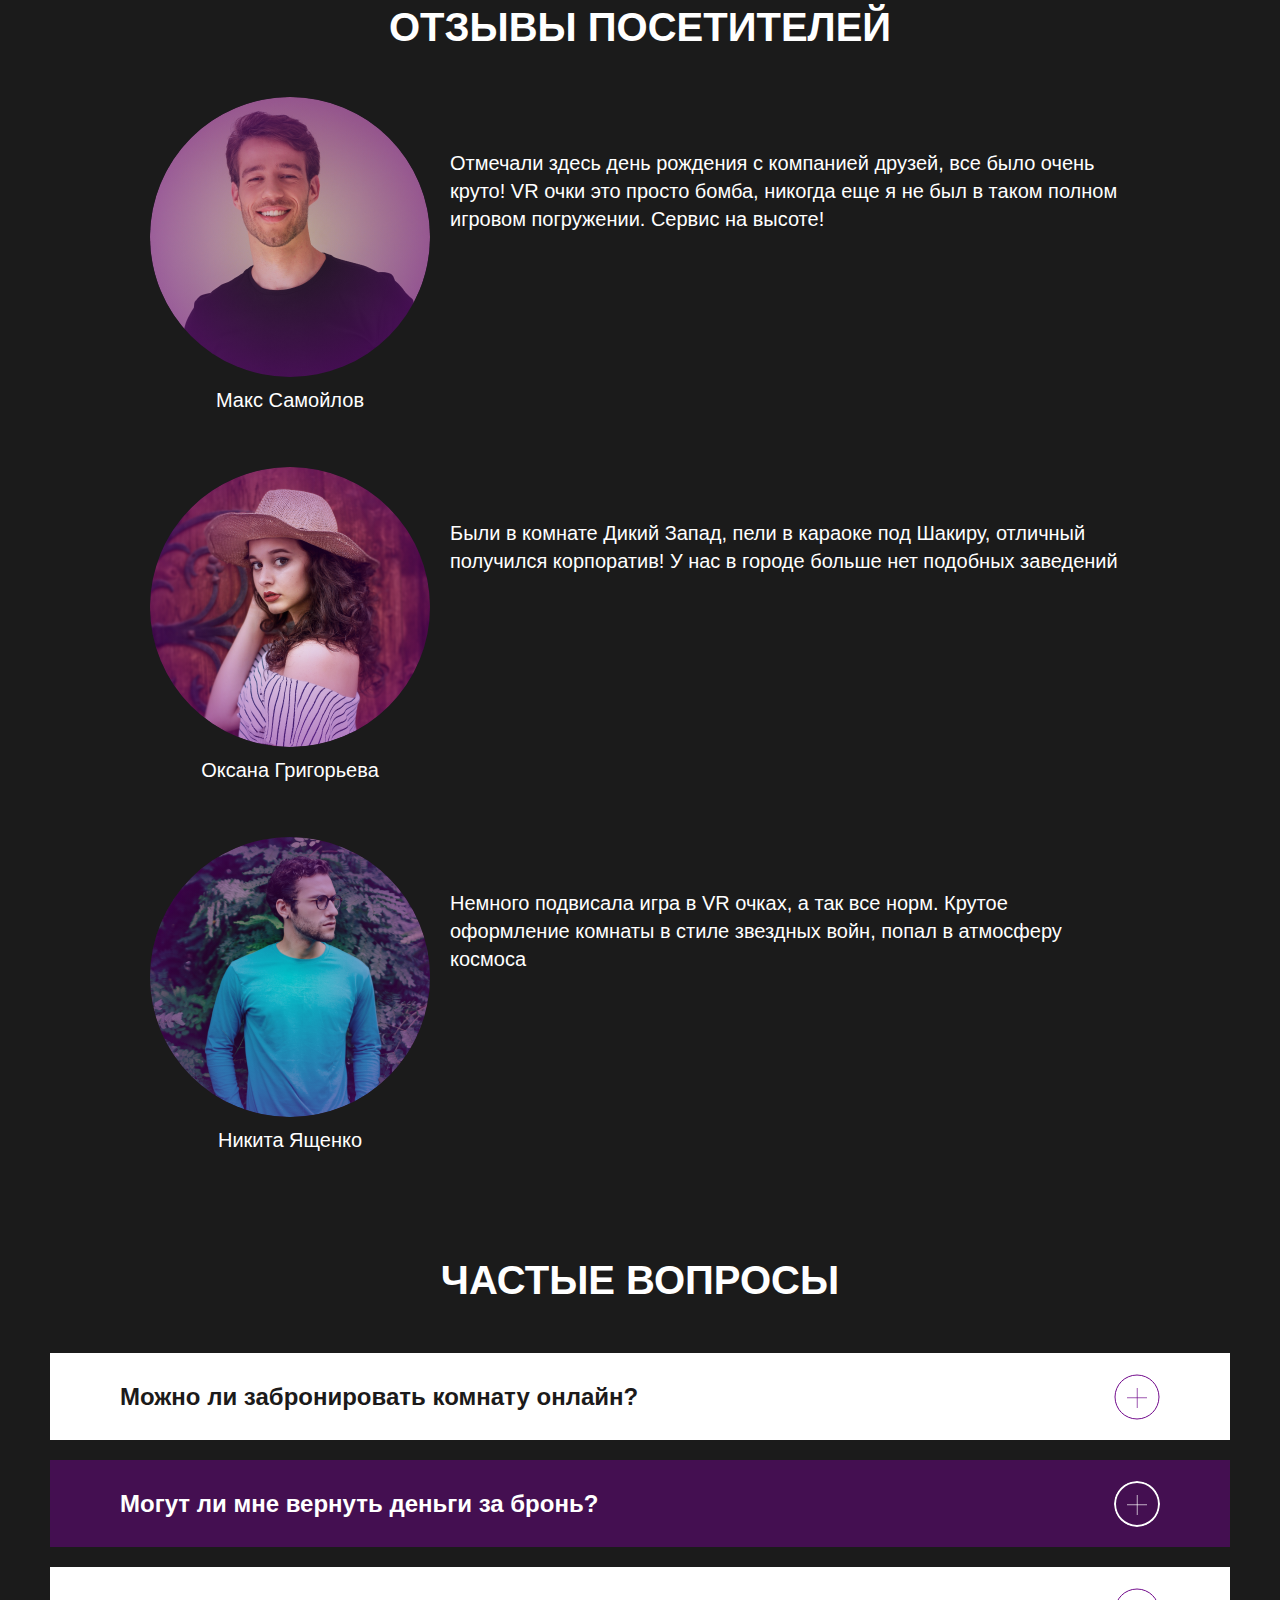
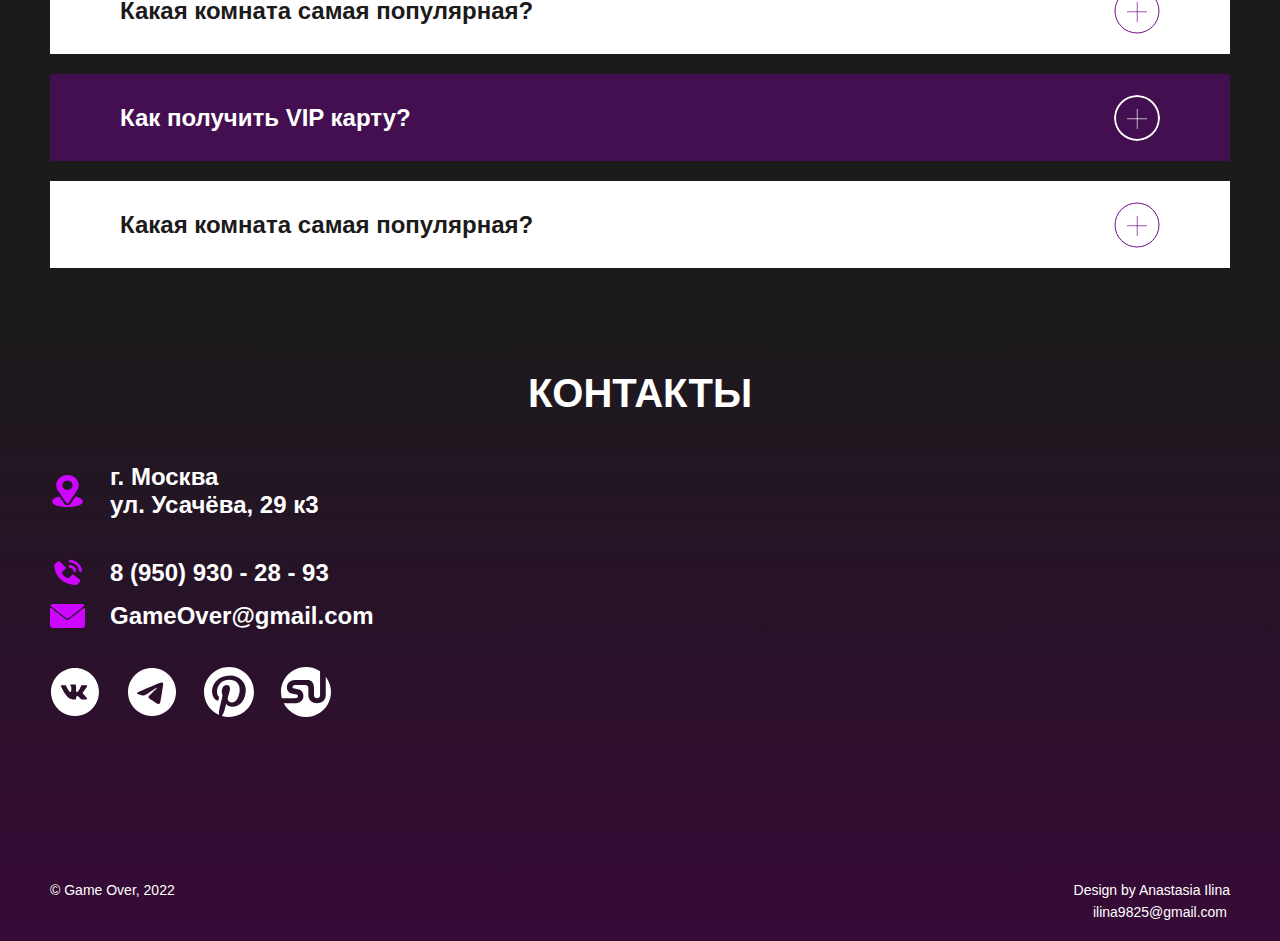
==== commit 6e0075b7: "form success (правда появляется ошибка при использовании автозаполнения)" ====
--- a/index.html
+++ b/index.html
@@ -8,13 +8,19 @@
 	<link rel="stylesheet" href="./css/style.css">
 	<title>Go</title>
 	<script defer src="./js/jquery-3.7.1.min.js"></script>
+	<script defer src="./js/jquery-ui.min.js"></script>
+	<script defer src="./js/inputmask.js"></script>
+	<script defer src="./js/just-validate-plugin-date.production.min.js"></script>
+	<script defer src="./js/just-validate.production.min.js"></script>
+	<script src="https://api-maps.yandex.ru/v3/?apikey=62e3fbe2-5fc5-4b7d-b9f0-86acc43edb26&lang=ru_RU"></script>
 	<script defer src="./js/modal.js"></script>
 	<script defer src="./js/hide-triangle.js"></script>
 	<script defer src="./js/burger.js"></script>
-	<script defer src="./js/jquery-ui.min.js"></script>
 	<script defer src="./js/accord.js"></script>
 	<script defer src="./js/map.js"></script>
-	<script src="https://api-maps.yandex.ru/v3/?apikey=62e3fbe2-5fc5-4b7d-b9f0-86acc43edb26&lang=ru_RU"></script>
+	<script defer src="./js/validate.js"></script>
+	<script defer src="./js/datepicker.js"></script>
+
 
 
 </head>
@@ -76,12 +82,12 @@
 			<form class="modal__form">
 				<div class="input-field">
 					<label for="name">Имя</label>
-					<input name="name" id="modal-name" type="text" required>
+					<input name="name" id="modal-name" type="text">
 				</div>
 
 				<div class="input-field">
 					<label for="phone">Телефон</label>
-					<input name="phone" id="modal-phone" type="tel" required>
+					<input name="phone" id="modal-phone" type="tel">
 				</div>
 
 				<button class="reserv-form__submit reserv-form__submit--modal" type="submit">Позвоните мне</button>
@@ -162,21 +168,21 @@
 		<section class="section reserv" id="reserv">
 			<div class="container">
 				<h2 class="section__title reserv__title">Забронировать зал просто</h2>
-				<form class="reserv-form" method="post" action="https://jsonplaceholder.typicode.com/posts">
+				<form class="reserv-form" method="post">
 					<fieldset class="reserv-form__halls">
 						<h3 class="reserv-form__title">Выбери зал</h3>
 
 						<div class="reserv-form__halls-wrapper">
-							<input type="radio" name="hall" value="vibes" id="vibes" required>
+							<input class="halls-radio" type="radio" name="hall" value="vibes" id="vibes">
 							<label for="vibes">80’s vibes</label>
 
-							<input type="radio" name="hall" value="star-wars" id="star-wars">
+							<input class="halls-radio" type="radio" name="hall" value="star-wars" id="star-wars">
 							<label for="star-wars">Star wars</label>
 
-							<input type="radio" name="hall" value="west" id="west">
+							<input class="halls-radio" type="radio" name="hall" value="west" id="west">
 							<label for="west">wild west</label>
 
-							<input type="radio" name="hall" value="neon" id="neon">
+							<input class="halls-radio" type="radio" name="hall" value="neon" id="neon">
 							<label for="neon">neon style</label>
 						</div>
 					</fieldset>
@@ -190,22 +196,22 @@
 								<div class="reserv-form__kit-block">
 
 									<div class="reserv-form__kit-button">
-										<input type="radio" name="console" value="ps" id="ps" required>
+										<input type="radio" name="console" value="ps" id="ps">
 										<label for="ps">PlayStation 5</label>
 									</div>
 
 									<div class="reserv-form__kit-button">
-										<input type="radio" name="console" value="smd" id="smd" required>
+										<input type="radio" name="console" value="smd" id="smd">
 										<label for="smd">Sega Mega Drive</label>
 									</div>
 
 									<div class="reserv-form__kit-button">
-										<input type="radio" name="console" value="xbox" id="xbox" required>
+										<input type="radio" name="console" value="xbox" id="xbox">
 										<label for="xbox">X-box One S</label>
 									</div>
 
 									<div class="reserv-form__kit-button">
-										<input type="radio" name="console" value="dendy" id="dendy" required>
+										<input type="radio" name="console" value="dendy" id="dendy">
 										<label for="dendy">Dendy</label>
 									</div>
 								</div>
@@ -242,12 +248,12 @@
 
 								<div class="reserv-form__kit-block">
 									<div class="reserv-form__kit-button">
-										<input type="checkbox" name="additional" value="karaoke" id="karaoke" required>
+										<input type="checkbox" name="additional" value="karaoke" id="karaoke">
 										<label for="karaoke">Караоке</label>
 									</div>
 
 									<div class="reserv-form__kit-button">
-										<input type="checkbox" name="additional" value="vr" id="vr" required>
+										<input type="checkbox" name="additional" value="vr" id="vr">
 										<label for="vr">VR</label>
 									</div>
 								</div>
@@ -262,36 +268,29 @@
 							<div class="reserv-form__contacts-col">
 								<div class="date-time__wrapper">
 									<div class="date-wrapper">
-										<input type="text" id="date" name="date" required placeholder="Дата" onfocus="(this.type='date')" onblur="(this.type='text')">
+										<input type="text" id="date" name="date" placeholder="Дата"> <!-- onfocus="(this.type='date')" onblur="(this.type='text')" -->
 									</div>
 
 									<div class="time-wrapper">
-										<input type="text" id="time" name="time" required placeholder="Время" onfocus="(this.type='time')" onblur="(this.type='text')">
+										<input type="text" id="time" name="time" placeholder="Время">
 									</div>
 								</div>
 
 								<div class="person-count">
-									<select class="person-count__input" name="person" id="person" required>
-										<option disabled selected hidden>Сколько человек</option>
-										<option value="1-3">1-3</option>
-										<option value="4-6">4-6</option>
-										<option value="7-9">7-9</option>
-										<option value="10-12">10-12</option>
-										<option value="13-15">13-15</option>
-									</select>
+									<input type="number" class="person-count__input" name="person" id="person" placeholder="Сколько человек">
 								</div>
 							</div>
 
 							<div class="reserv-form__contacts-col">
-								<div class="reserv-form__name-wrapper"><input class="reserv-form__name" type="text" id="name" name="name" required></div>
-
-								<div class="reserv-form__surname-wrapper"><input class="reserv-form__surname" type="text" id="surname" name="surname" required></div>
+								<div class="reserv-form__name-wrapper"><input class="reserv-form__name" type="text" id="name" name="name"></div>
+
+								<div class="reserv-form__surname-wrapper"><input class="reserv-form__surname" type="text" id="surname" name="surname"></div>
 							</div>
 
 							<div class="reserv-form__contacts-col">
-								<div class="reserv-form__phone-wrapper"><input class="reserv-form__phone" type="tel" id="tel" name="phone" required></div>
-
-								<div class="reserv-form__mail-wrapper"><input class="reserv-form__mail" type="email" id="mail" name="email" required></div>
+								<div class="reserv-form__phone-wrapper"><input class="reserv-form__phone" type="tel" id="tel" name="phone"></div>
+
+								<div class="reserv-form__mail-wrapper"><input class="reserv-form__mail" type="email" id="mail" name="email"></div>
 							</div>
 						</div>
 
@@ -422,7 +421,7 @@
 							</li>
 						</ul>
 					</div>
-					<div class="contacts__map" id="map" style="width: 688px; height: 274px">
+					<div class="contacts__map" id="map">
 						<!-- <img src="./img/map.jpg" alt="Изображение карты местоположения заведения"> -->
 					</div>
 				</address>
--- a/css/style.css
+++ b/css/style.css
@@ -12,5 +12,6 @@
 @import url("./reserv.css");
 @import url("./footer.css");
 @import url("./modal.css");
+@import url("./datepicker.css");
 
 @import url("./halls-pages/halls-pages.css");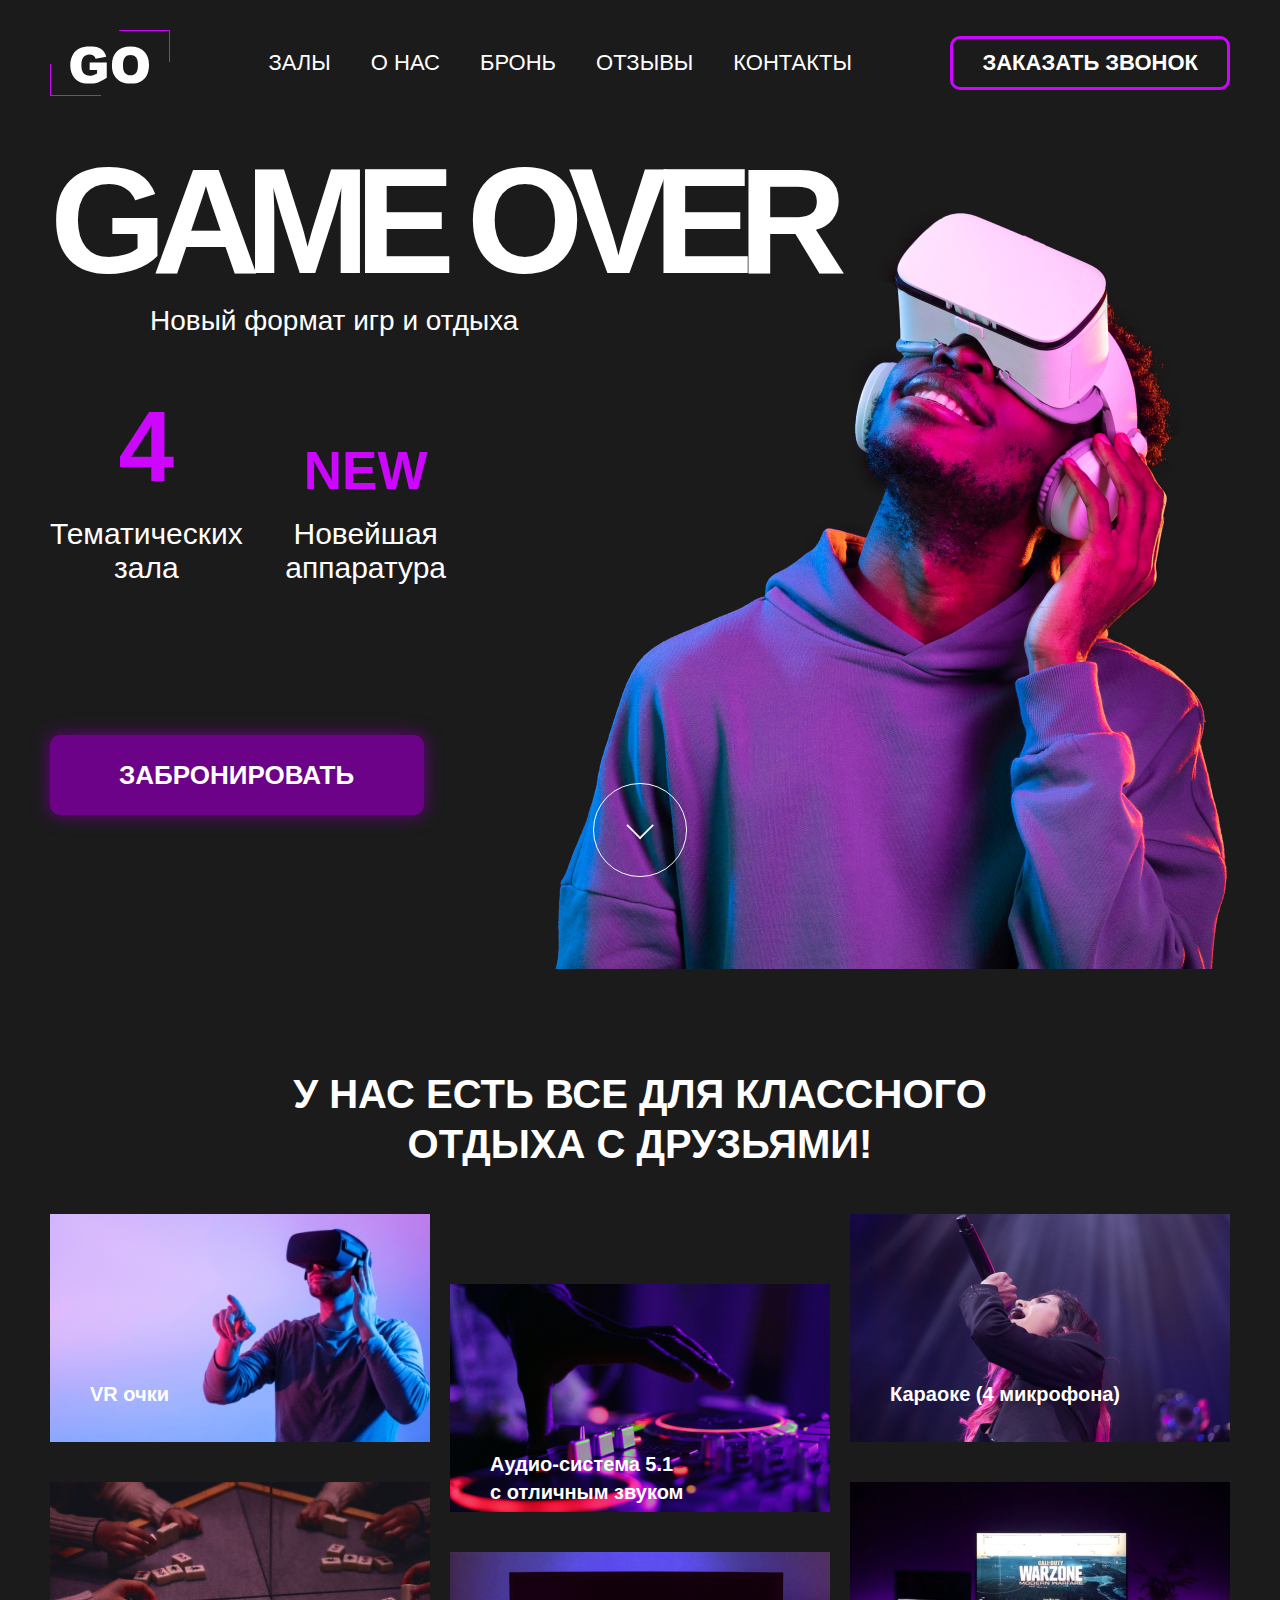
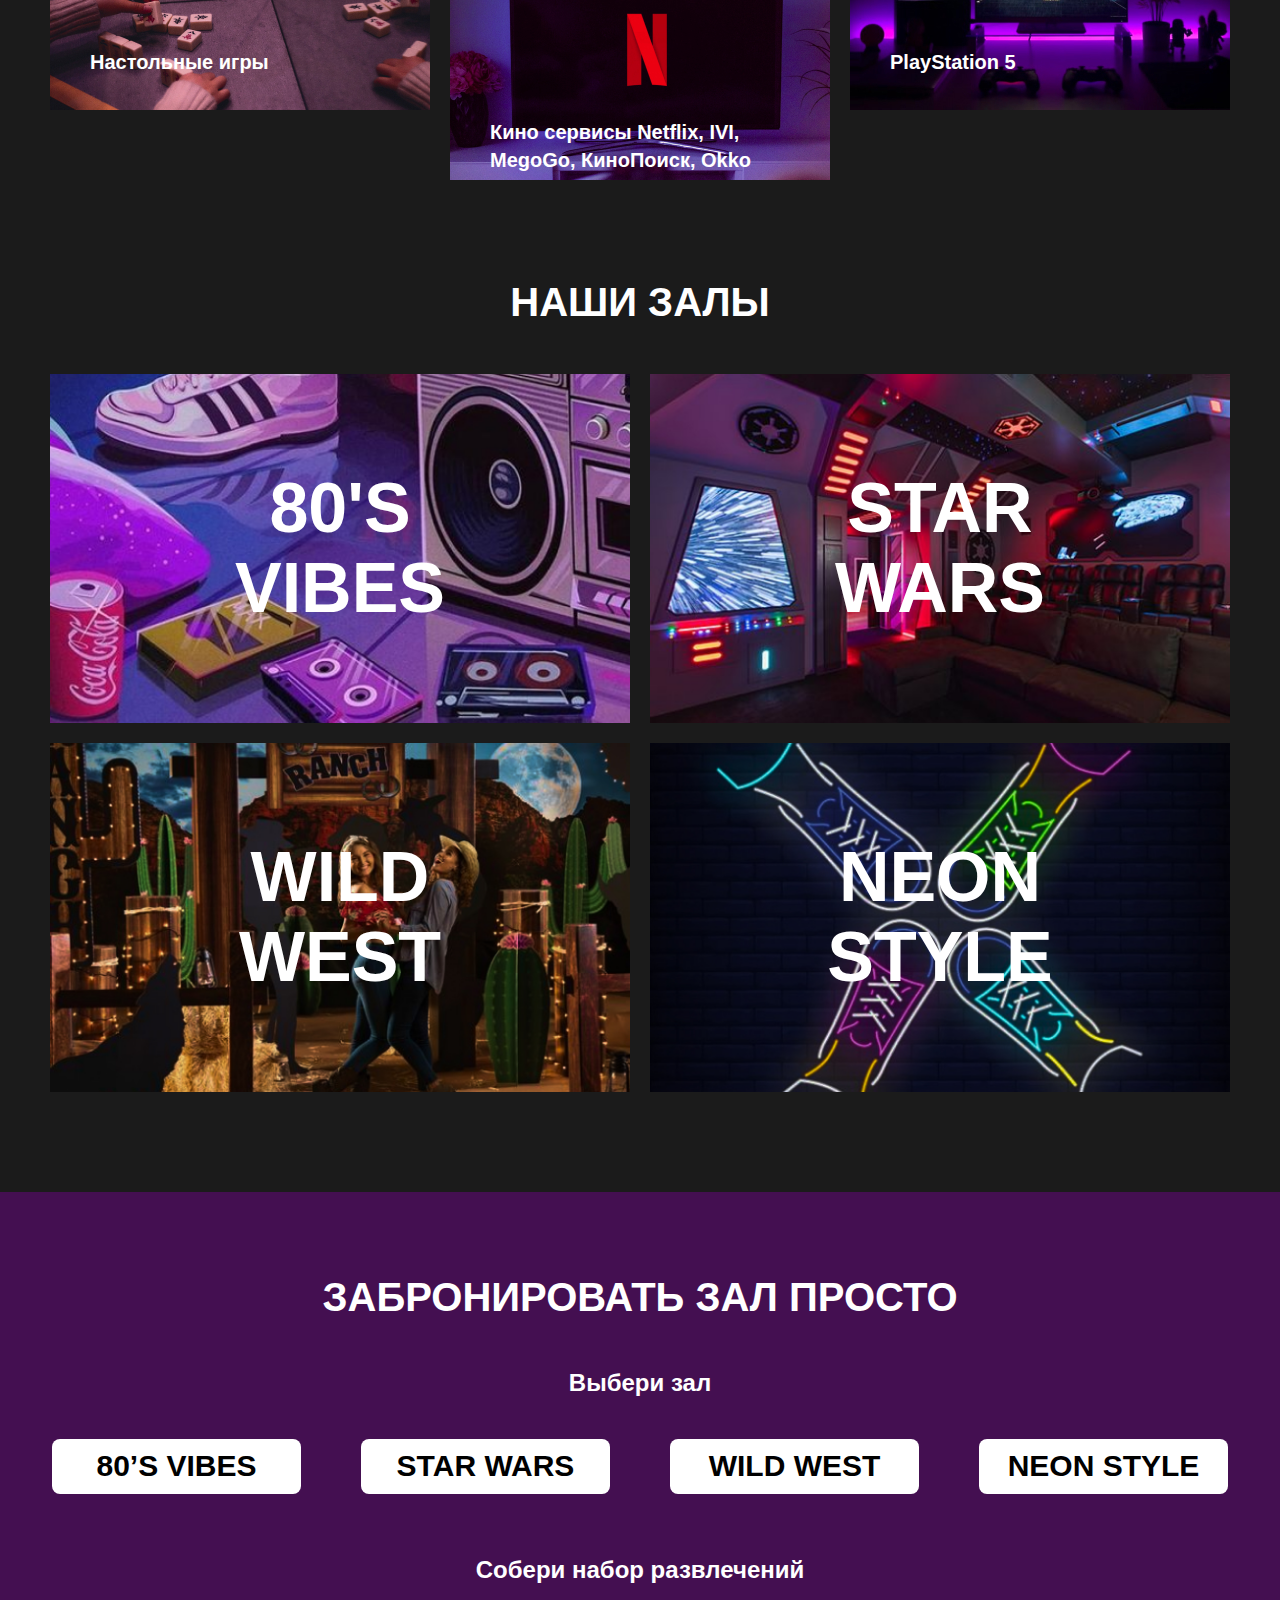
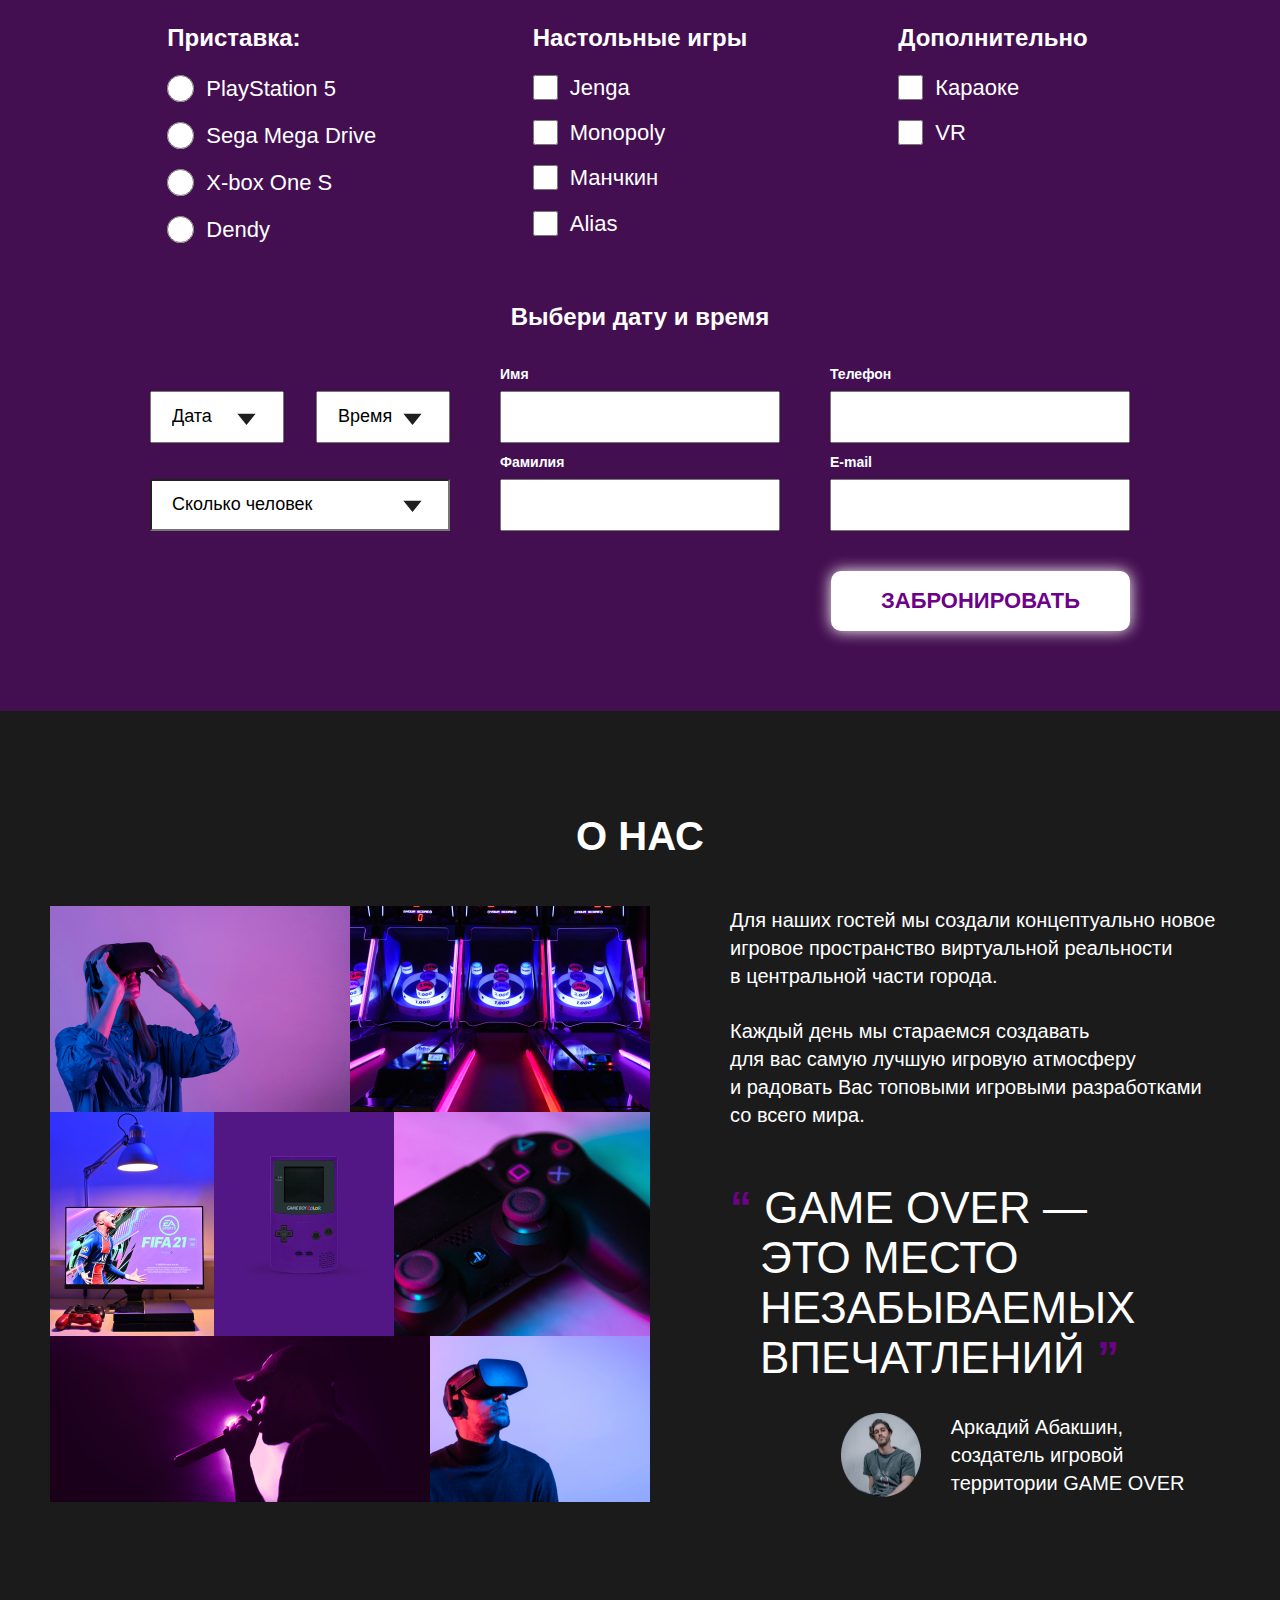
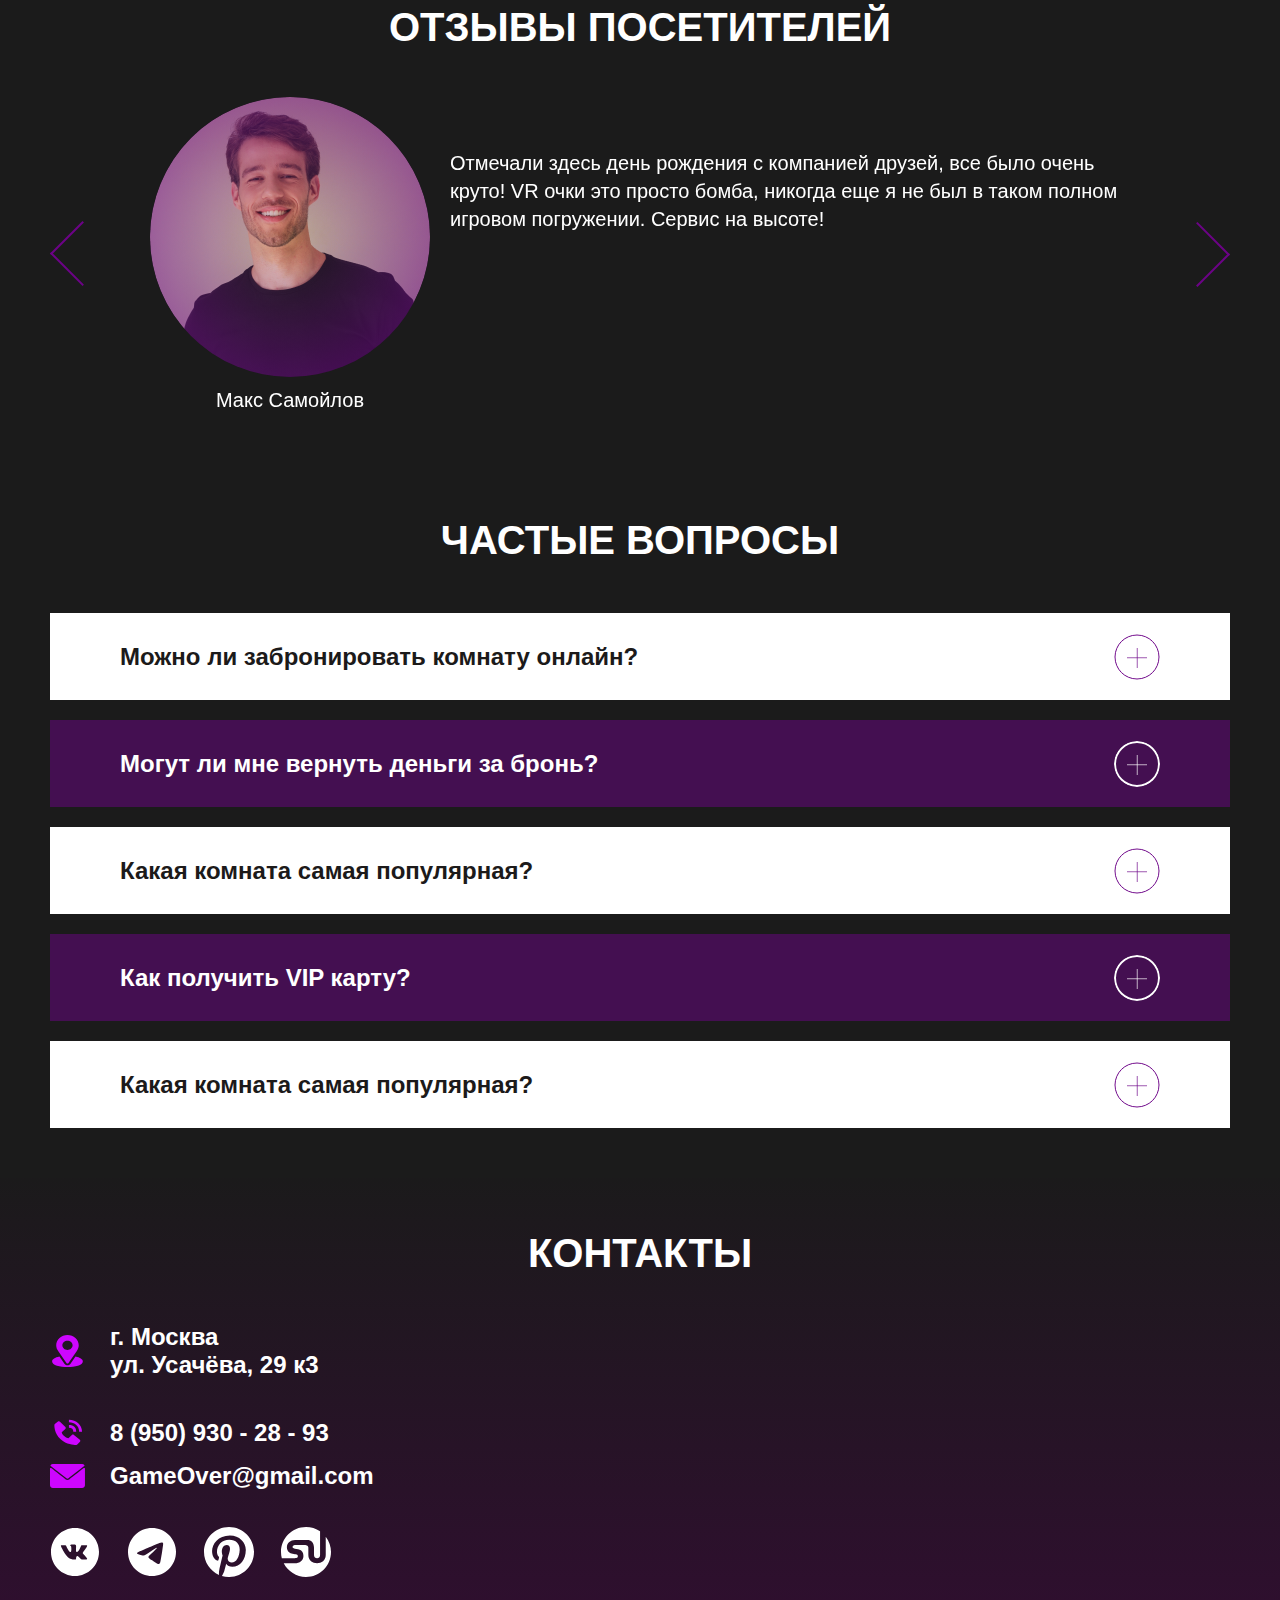
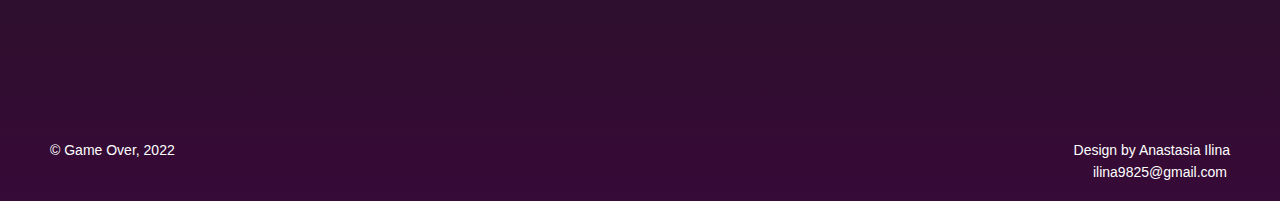
==== commit 8dab7e8f: "swiper done" ====
--- a/index.html
+++ b/index.html
@@ -13,6 +13,9 @@
 	<script defer src="./js/just-validate-plugin-date.production.min.js"></script>
 	<script defer src="./js/just-validate.production.min.js"></script>
 	<script src="https://api-maps.yandex.ru/v3/?apikey=62e3fbe2-5fc5-4b7d-b9f0-86acc43edb26&lang=ru_RU"></script>
+	<link rel="stylesheet" href="https://cdn.jsdelivr.net/npm/swiper@11/swiper-bundle.min.css" />
+
+	<script src="https://cdn.jsdelivr.net/npm/swiper@11/swiper-bundle.min.js"></script>
 	<script defer src="./js/modal.js"></script>
 	<script defer src="./js/hide-triangle.js"></script>
 	<script defer src="./js/burger.js"></script>
@@ -20,6 +23,8 @@
 	<script defer src="./js/map.js"></script>
 	<script defer src="./js/validate.js"></script>
 	<script defer src="./js/datepicker.js"></script>
+	<script defer src="./js/swiper.js"></script>
+
 
 
 
@@ -321,20 +326,39 @@
 		<section class="reviews section" id="reviews">
 			<div class="container container--reviews">
 				<h2 class="section__title">Отзывы посетителей</h2>
-				<ul class="reviews__list">
-					<li class="reviews__item">
-						<p class="reviews__name reviews__name--maks">Макс Самойлов</p>
-						<p class="reviews__comment">Отмечали здесь день рождения с компанией друзей, все было очень круто! VR очки это просто бомба, никогда еще я не был в таком полном игровом погружении. Сервис на высоте!</p>
-					</li>
-					<li class="reviews__item">
-						<p class="reviews__name reviews__name--oksana">Оксана Григорьева</p>
-						<p class="reviews__comment">Были в&nbsp;комнате Дикий Запад, пели в&nbsp;караоке под Шакиру, отличный получился корпоратив! У&nbsp;нас в&nbsp;городе больше нет подобных заведений</p>
-					</li>
-					<li class="reviews__item">
-						<p class="reviews__name reviews__name--nikita">Никита Ященко</p>
-						<p class="reviews__comment">Немного подвисала игра в&nbsp;VR очках, а&nbsp;так все норм. Крутое оформление комнаты в&nbsp;стиле звездных войн, попал в&nbsp;атмосферу космоса</p>
-					</li>
-				</ul>
+				<div class="slider__wrapper">
+					<div class="swiper">
+						<ul class="reviews__list swiper-wrapper">
+							<li class="reviews__item swiper-slide">
+								<p class="reviews__name reviews__name--maks">Макс Самойлов</p>
+								<p class="reviews__comment">Отмечали здесь день рождения с компанией друзей, все было очень круто! VR очки это просто бомба, никогда еще я не был в таком полном игровом погружении. Сервис на высоте!</p>
+							</li>
+							<li class="reviews__item swiper-slide">
+								<p class="reviews__name reviews__name--oksana">Оксана Григорьева</p>
+								<p class="reviews__comment">Были в&nbsp;комнате Дикий Запад, пели в&nbsp;караоке под Шакиру, отличный получился корпоратив! У&nbsp;нас в&nbsp;городе больше нет подобных заведений</p>
+							</li>
+							<li class="reviews__item swiper-slide">
+								<p class="reviews__name reviews__name--nikita">Никита Ященко</p>
+								<p class="reviews__comment">Немного подвисала игра в&nbsp;VR очках, а&nbsp;так все норм. Крутое оформление комнаты в&nbsp;стиле звездных войн, попал в&nbsp;атмосферу космоса</p>
+							</li>
+						</ul>
+
+					</div>
+					<!-- If we need navigation buttons -->
+					<button class="button-prev slider-button">
+						<svg width="34" height="66" viewBox="0 0 34 66" fill="none" xmlns="http://www.w3.org/2000/svg">
+							<path d="M32.5269 0L33.9411 1.41421L1.41422 33.9411L5.126e-06 32.5269L32.5269 0Z" fill="currentColor" />
+							<path d="M5.126e-06 32.5269L1.41422 31.1127L33.9411 63.6396L32.5269 65.0538L5.126e-06 32.5269Z" fill="currentColor" />
+						</svg>
+					</button>
+					<button class="button-next slider-button">
+						<svg width="34" height="66" viewBox="0 0 34 66" fill="none" xmlns="http://www.w3.org/2000/svg">
+							<path d="M32.5269 0L33.9411 1.41421L1.41422 33.9411L5.126e-06 32.5269L32.5269 0Z" fill="currentColor" />
+							<path d="M5.126e-06 32.5269L1.41422 31.1127L33.9411 63.6396L32.5269 65.0538L5.126e-06 32.5269Z" fill="currentColor" />
+						</svg>
+
+					</button>
+				</div>
 			</div>
 		</section>
 
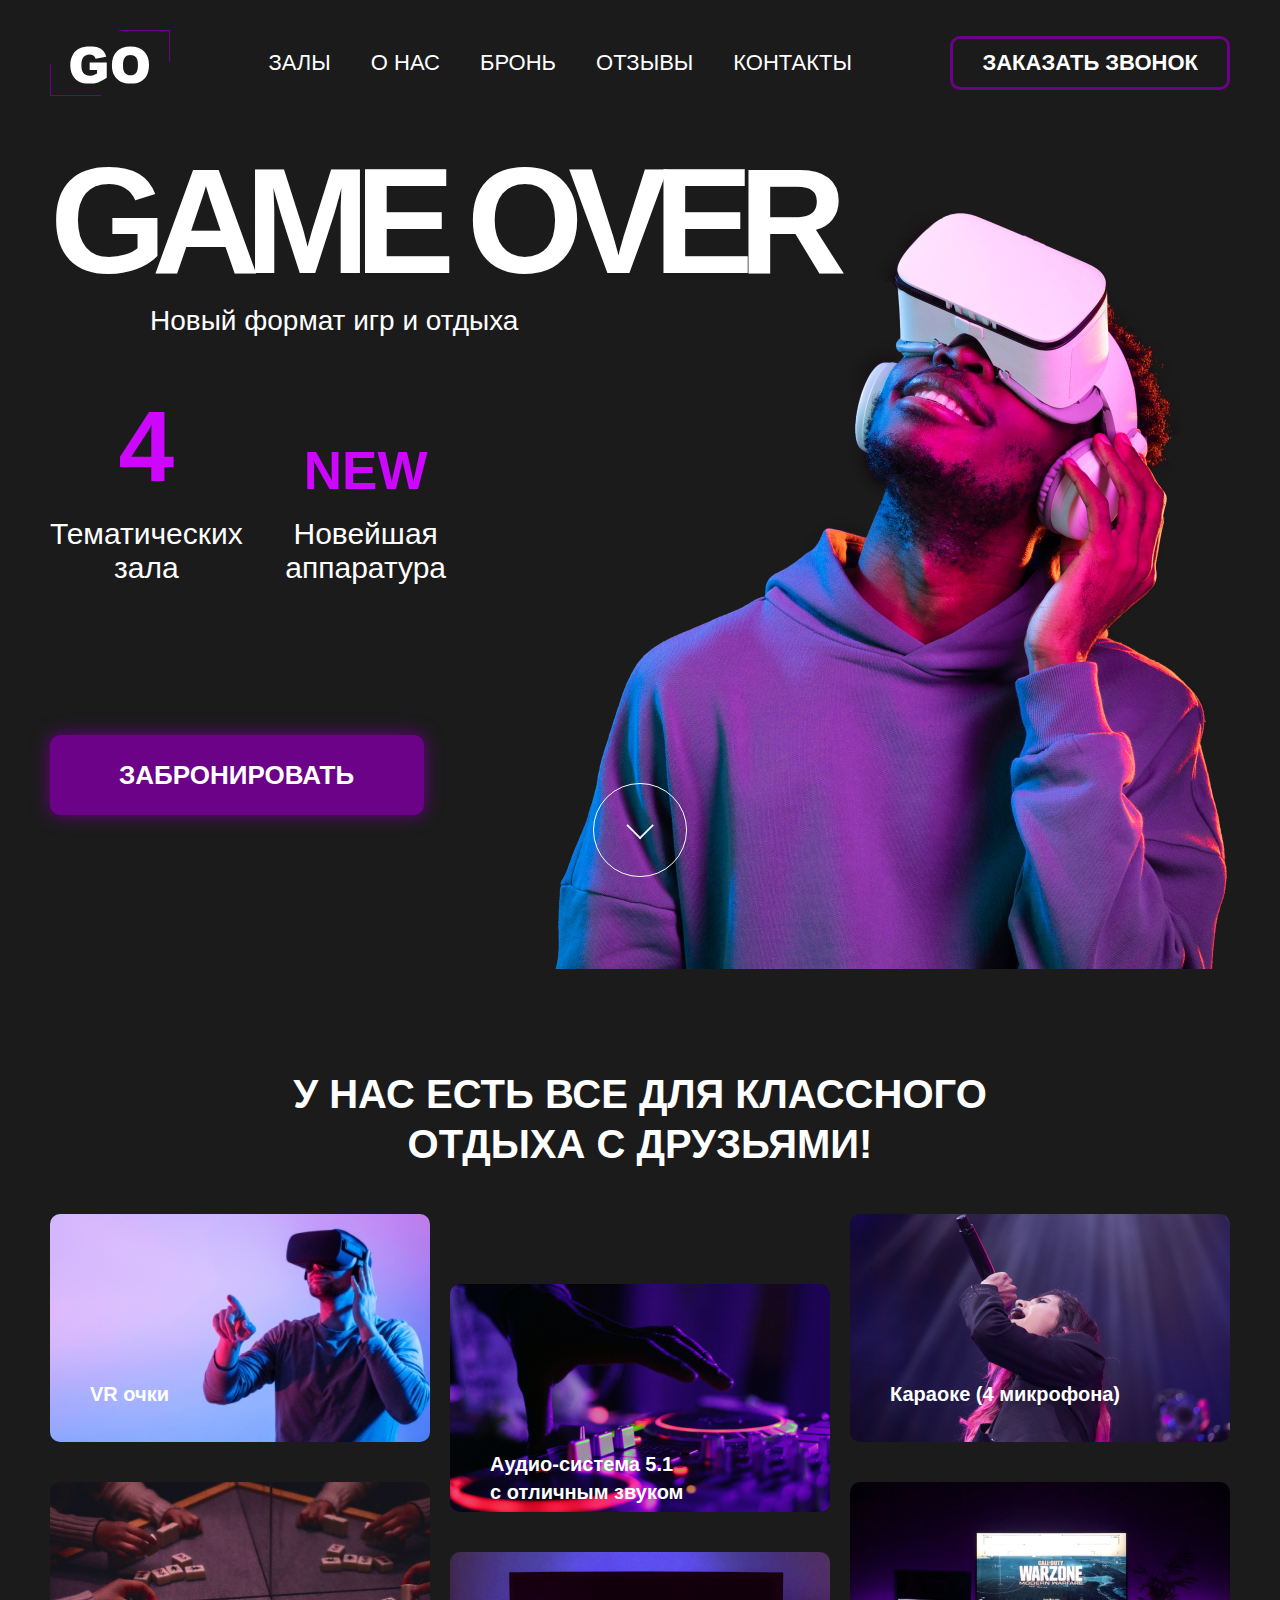
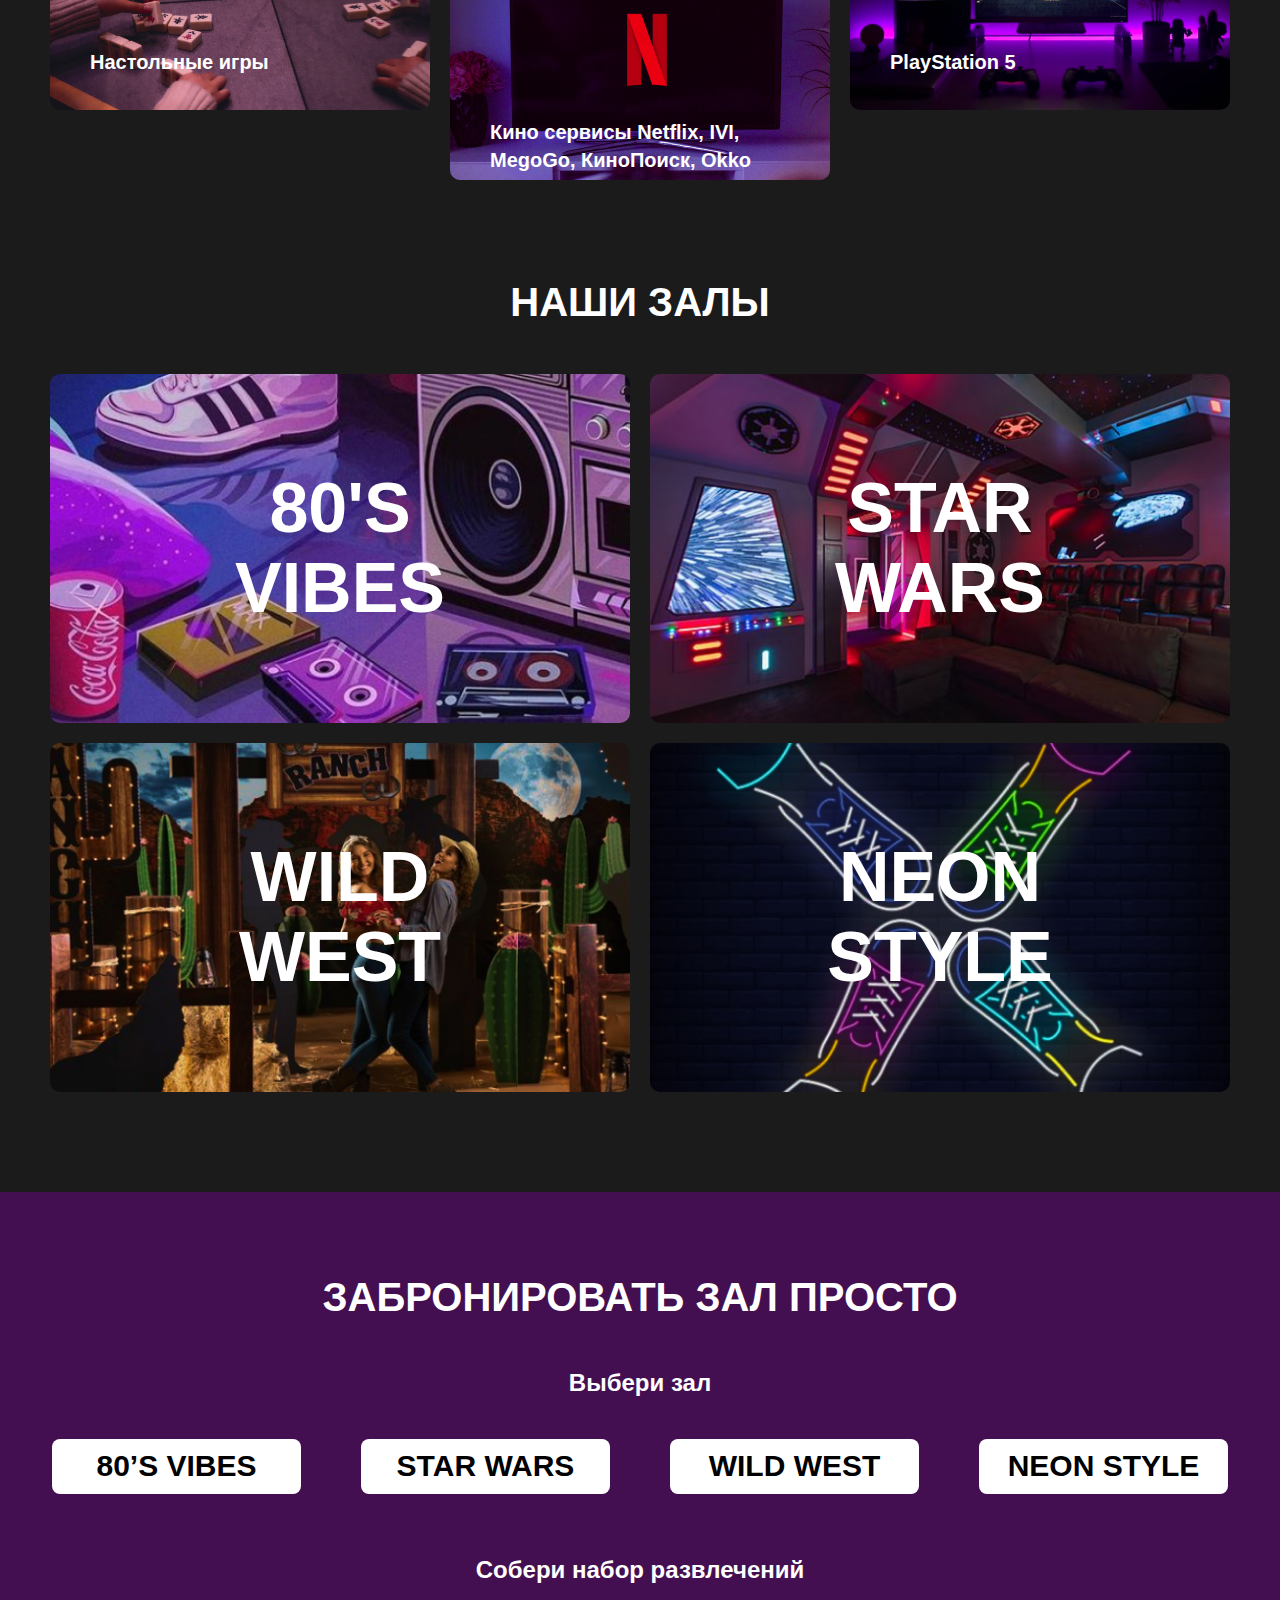
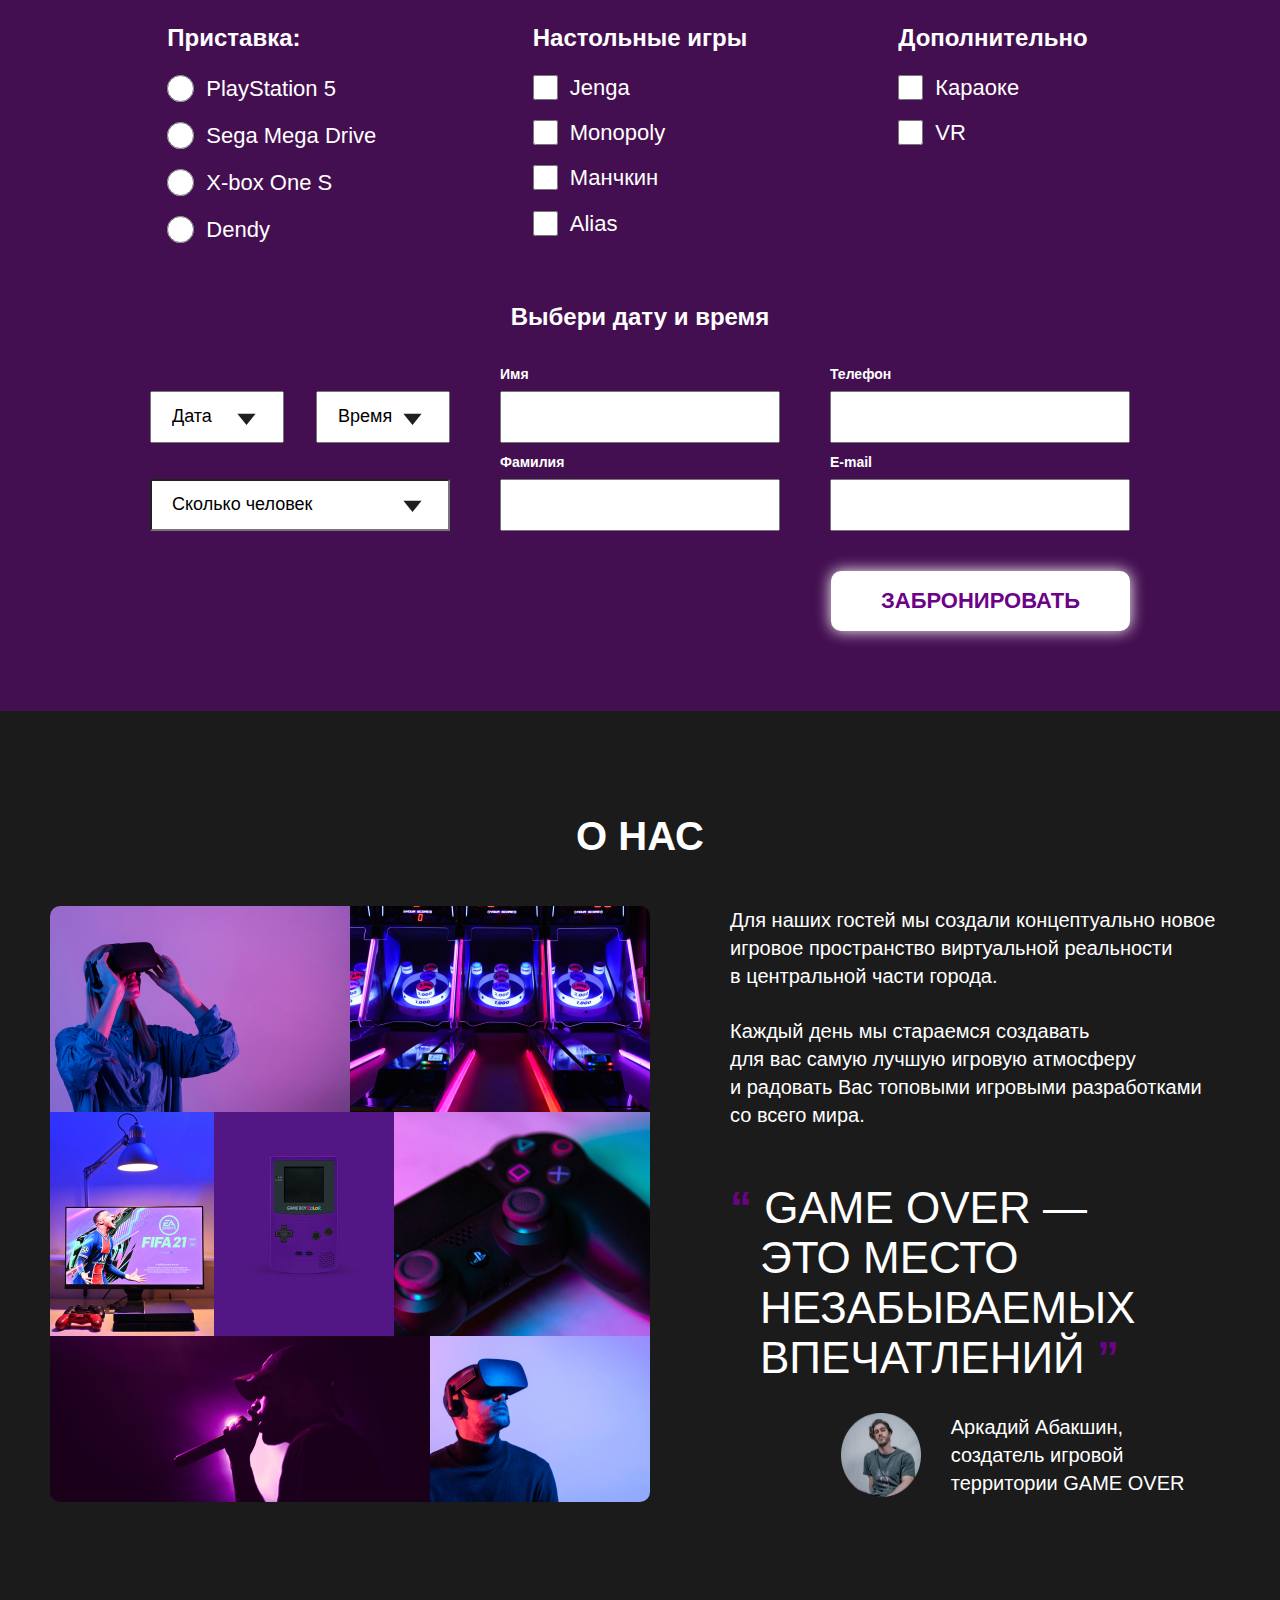
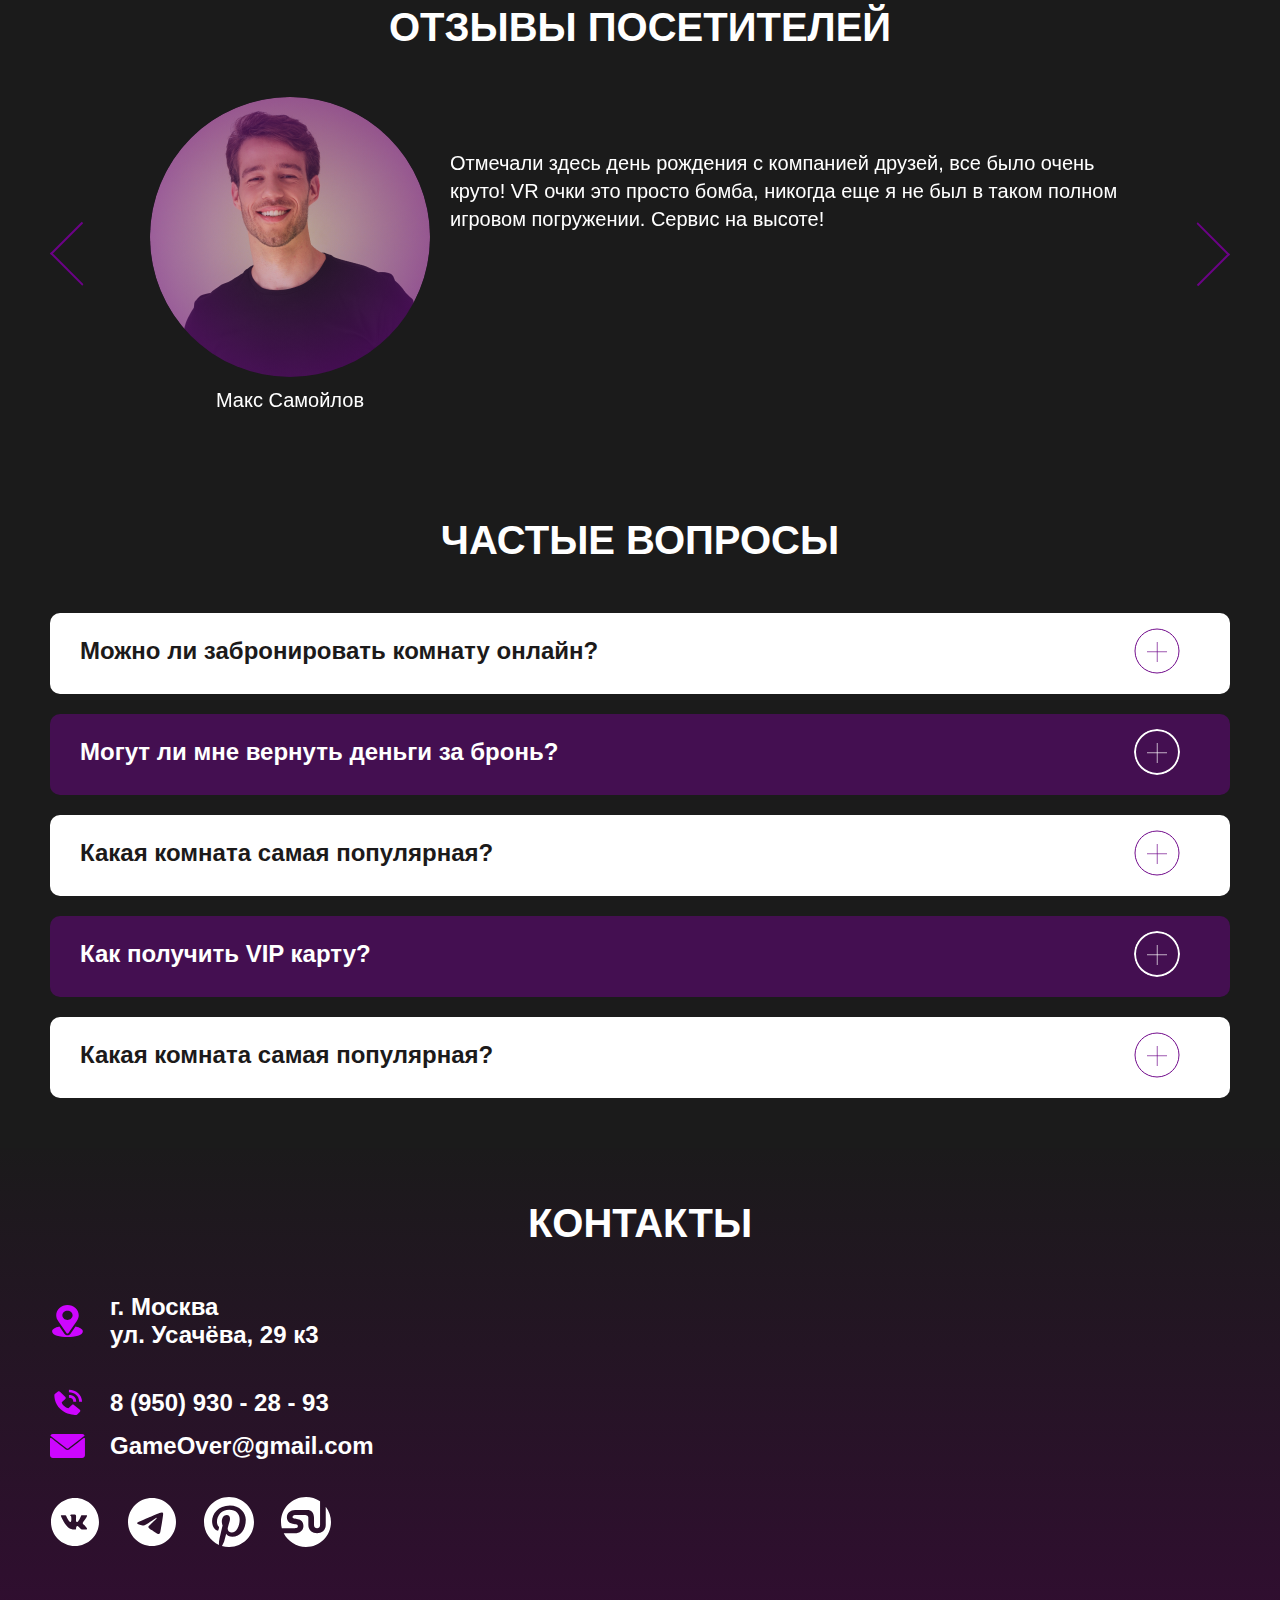
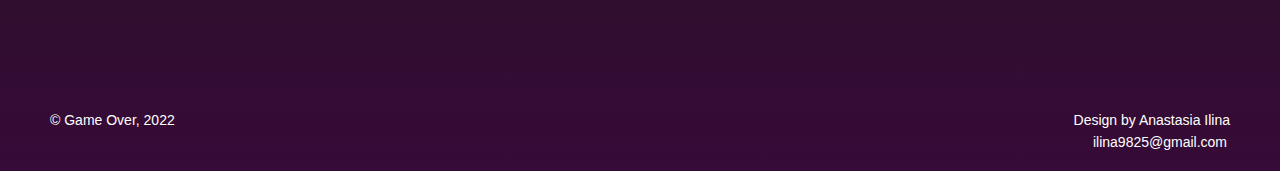
==== commit 9a2daddf: "fix bugs" ====
--- a/index.html
+++ b/index.html
@@ -35,7 +35,17 @@
 		<div class="container">
 			<div class="header__menu">
 				<div class="header__content">
-					<a class="header__logo" href="./index.html"><img src="./img/header/logo.svg" alt="Логотип компании GameOver"></a>
+					<a class="header__logo" href="./index.html">
+						<svg width="120" height="66" viewBox="0 0 120 66" fill="none" xmlns="http://www.w3.org/2000/svg">
+							<path d="M39.6553 40.0361V32.5898H56.7451V47.8486C53.4736 50.0784 50.5765 51.6003 48.0537 52.4141C45.5472 53.2116 42.5687 53.6104 39.1182 53.6104C34.8701 53.6104 31.4033 52.8861 28.7178 51.4375C26.0485 49.9889 23.9733 47.8324 22.4922 44.9678C21.0273 42.1032 20.2949 38.8154 20.2949 35.1045C20.2949 31.1982 21.1006 27.8047 22.7119 24.9238C24.3232 22.0267 26.6833 19.8294 29.792 18.332C32.2171 17.1764 35.4805 16.5986 39.582 16.5986C43.5371 16.5986 46.4912 16.9567 48.4443 17.6729C50.4137 18.389 52.0413 19.5039 53.3271 21.0176C54.6292 22.515 55.6058 24.4193 56.2568 26.7305L45.5879 28.6348C45.1484 27.2839 44.3997 26.2503 43.3418 25.5342C42.3001 24.818 40.9655 24.46 39.3379 24.46C36.9128 24.46 34.9759 25.3063 33.5273 26.999C32.0951 28.6755 31.3789 31.3366 31.3789 34.9824C31.3789 38.8561 32.1032 41.623 33.5518 43.2832C35.0166 44.9434 37.0511 45.7734 39.6553 45.7734C40.8923 45.7734 42.0723 45.5944 43.1953 45.2363C44.3184 44.8783 45.6042 44.2679 47.0527 43.4053V40.0361H39.6553Z" fill="white" />
+							<path d="M61.9209 35.1289C61.9209 29.2858 63.5485 24.7367 66.8037 21.4814C70.0589 18.2262 74.5918 16.5986 80.4023 16.5986C86.3594 16.5986 90.9492 18.2018 94.1719 21.4082C97.3945 24.5983 99.0059 29.0742 99.0059 34.8359C99.0059 39.0189 98.2979 42.4531 96.8818 45.1387C95.4821 47.8079 93.4476 49.8913 90.7783 51.3887C88.1253 52.8698 84.8131 53.6104 80.8418 53.6104C76.8053 53.6104 73.4606 52.9674 70.8076 51.6816C68.1709 50.3958 66.0306 48.3613 64.3867 45.5781C62.7428 42.7949 61.9209 39.3118 61.9209 35.1289ZM72.9805 35.1777C72.9805 38.791 73.6478 41.387 74.9824 42.9658C76.3333 44.5446 78.1644 45.334 80.4756 45.334C82.8519 45.334 84.6911 44.5609 85.9932 43.0146C87.2952 41.4684 87.9463 38.6934 87.9463 34.6895C87.9463 31.3203 87.2627 28.8626 85.8955 27.3164C84.5446 25.7539 82.7054 24.9727 80.3779 24.9727C78.1481 24.9727 76.3577 25.762 75.0068 27.3408C73.6559 28.9196 72.9805 31.5319 72.9805 35.1777Z" fill="white" />
+							<path d="M0 34H1V66H0V34Z" fill="currentColor" />
+							<path d="M0 66V65H51V66H0Z" fill="currentColor" />
+							<path d="M120 32H119V0H120V32Z" fill="currentColor" />
+							<path d="M120 0V1H69V0H120Z" fill="currentColor" />
+						</svg>
+
+					</a>
 
 					<nav class="navigation">
 						<button class="burger-btn burger-btn--open" tabindex="1">
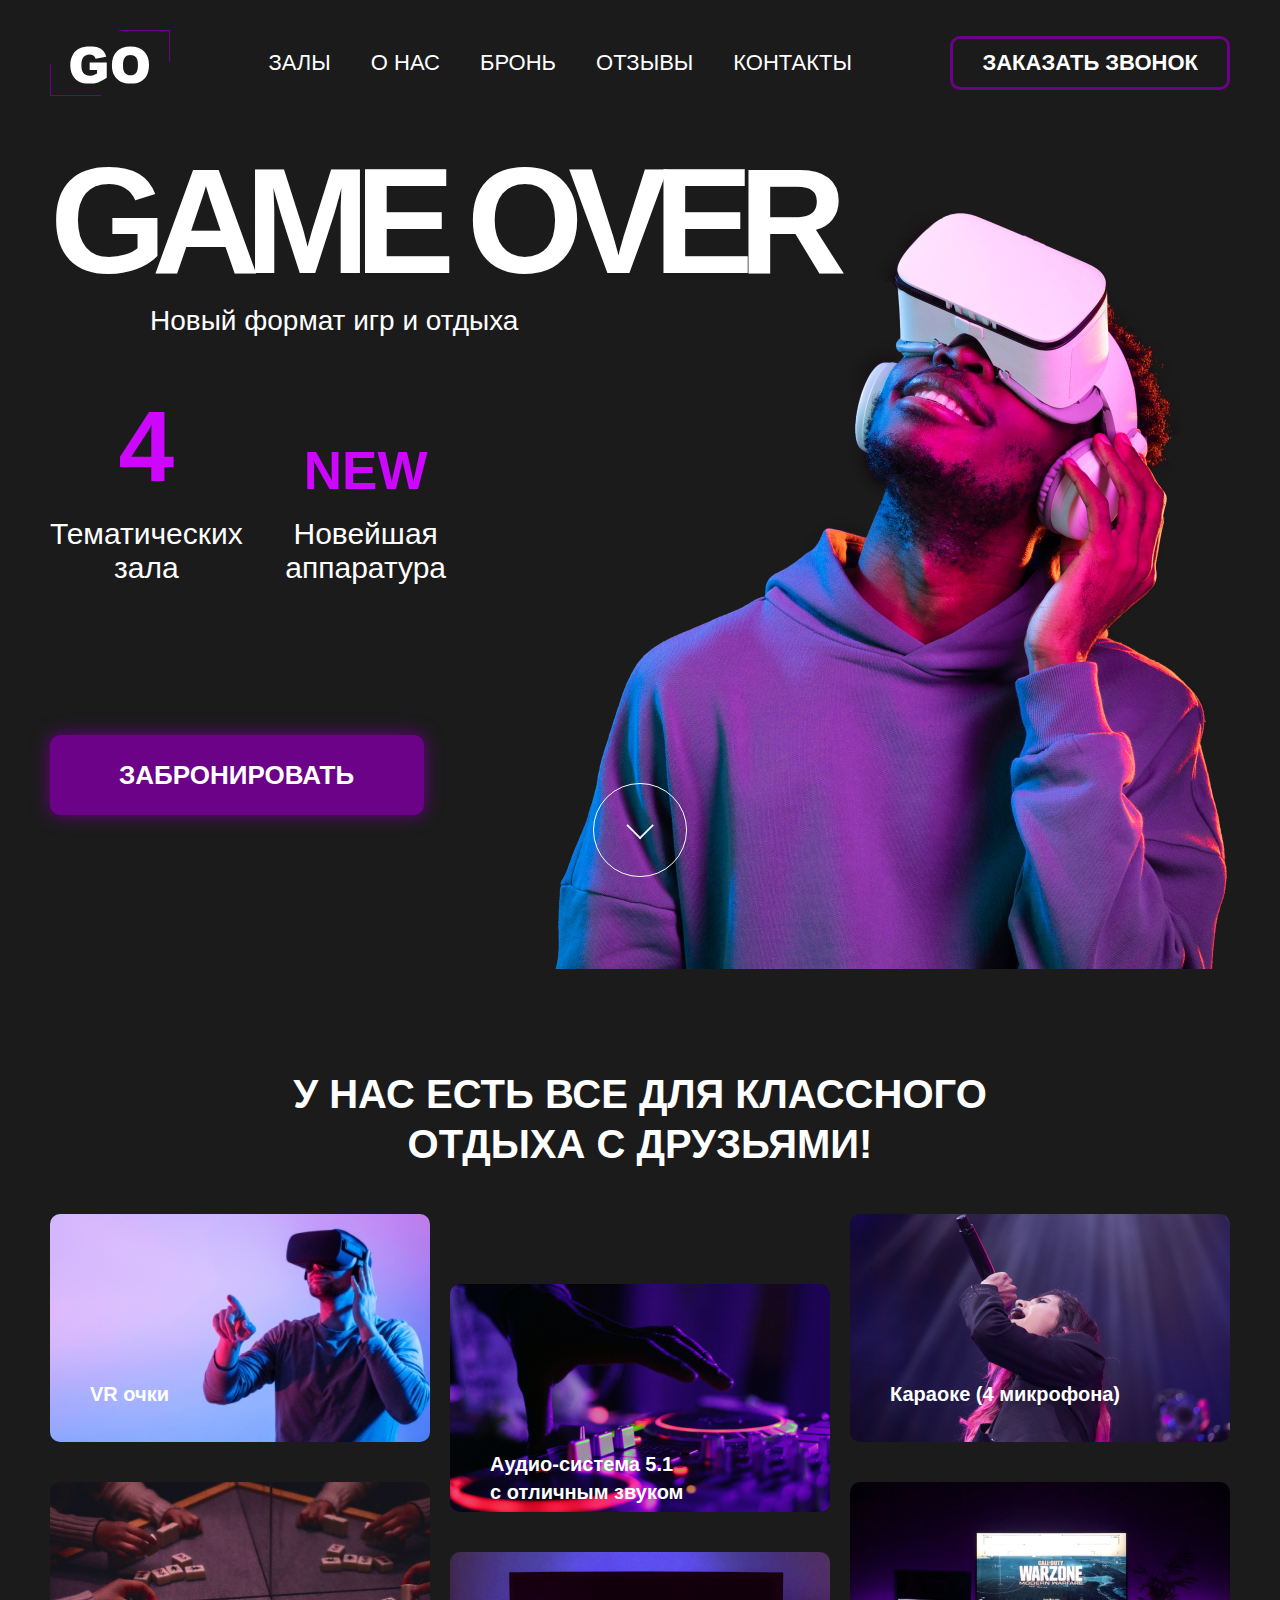
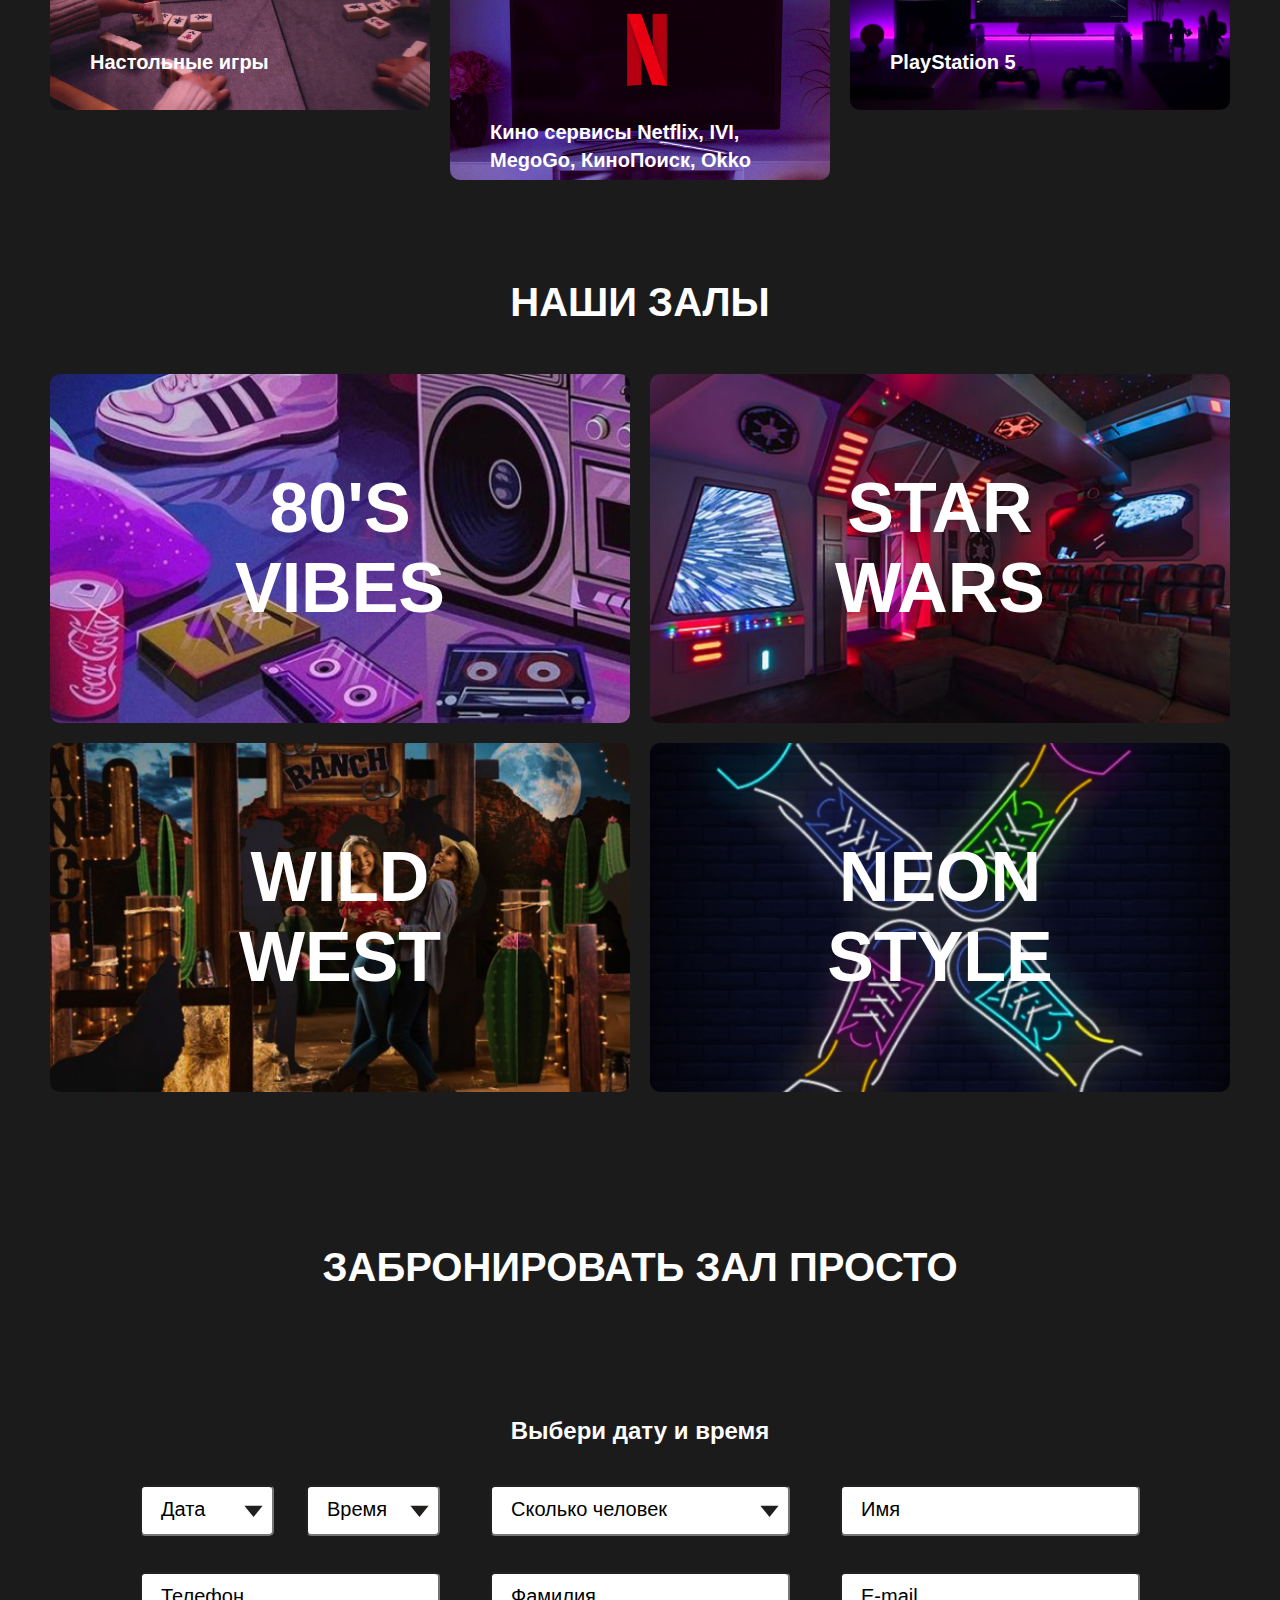
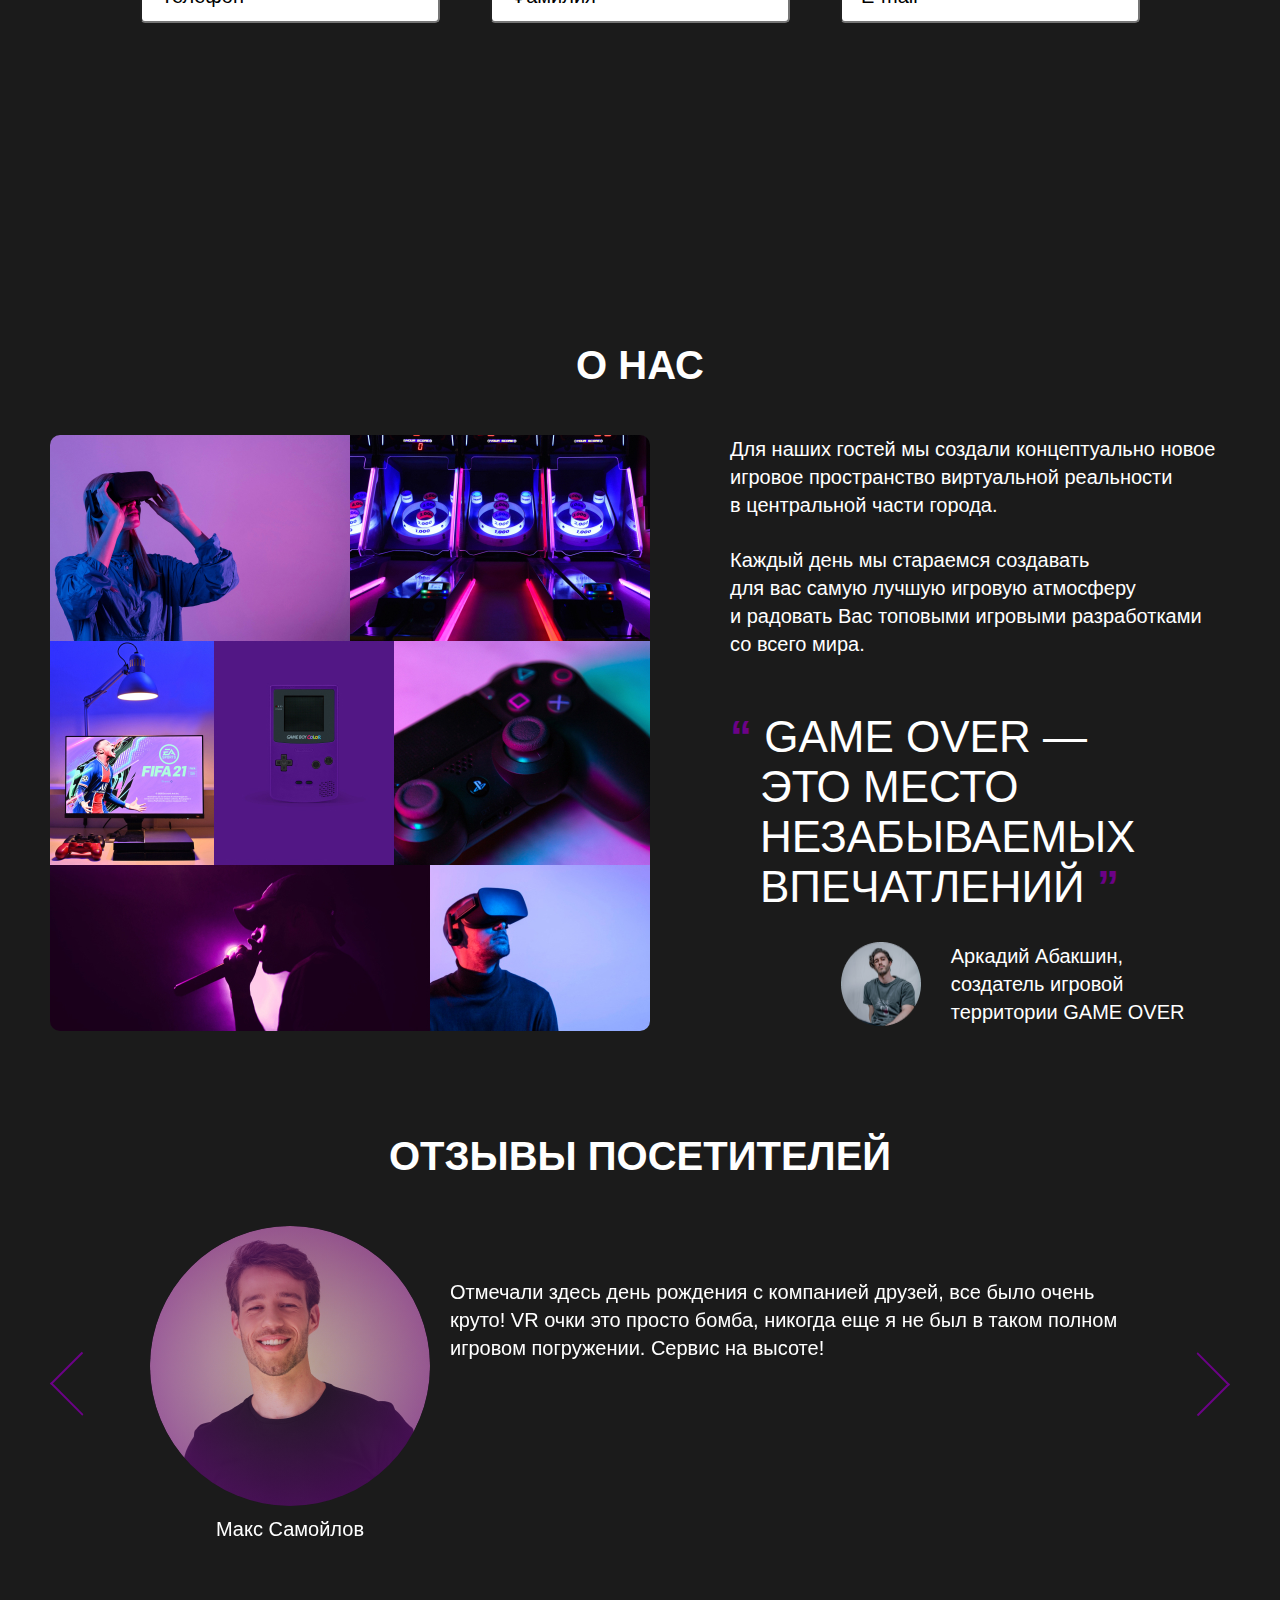
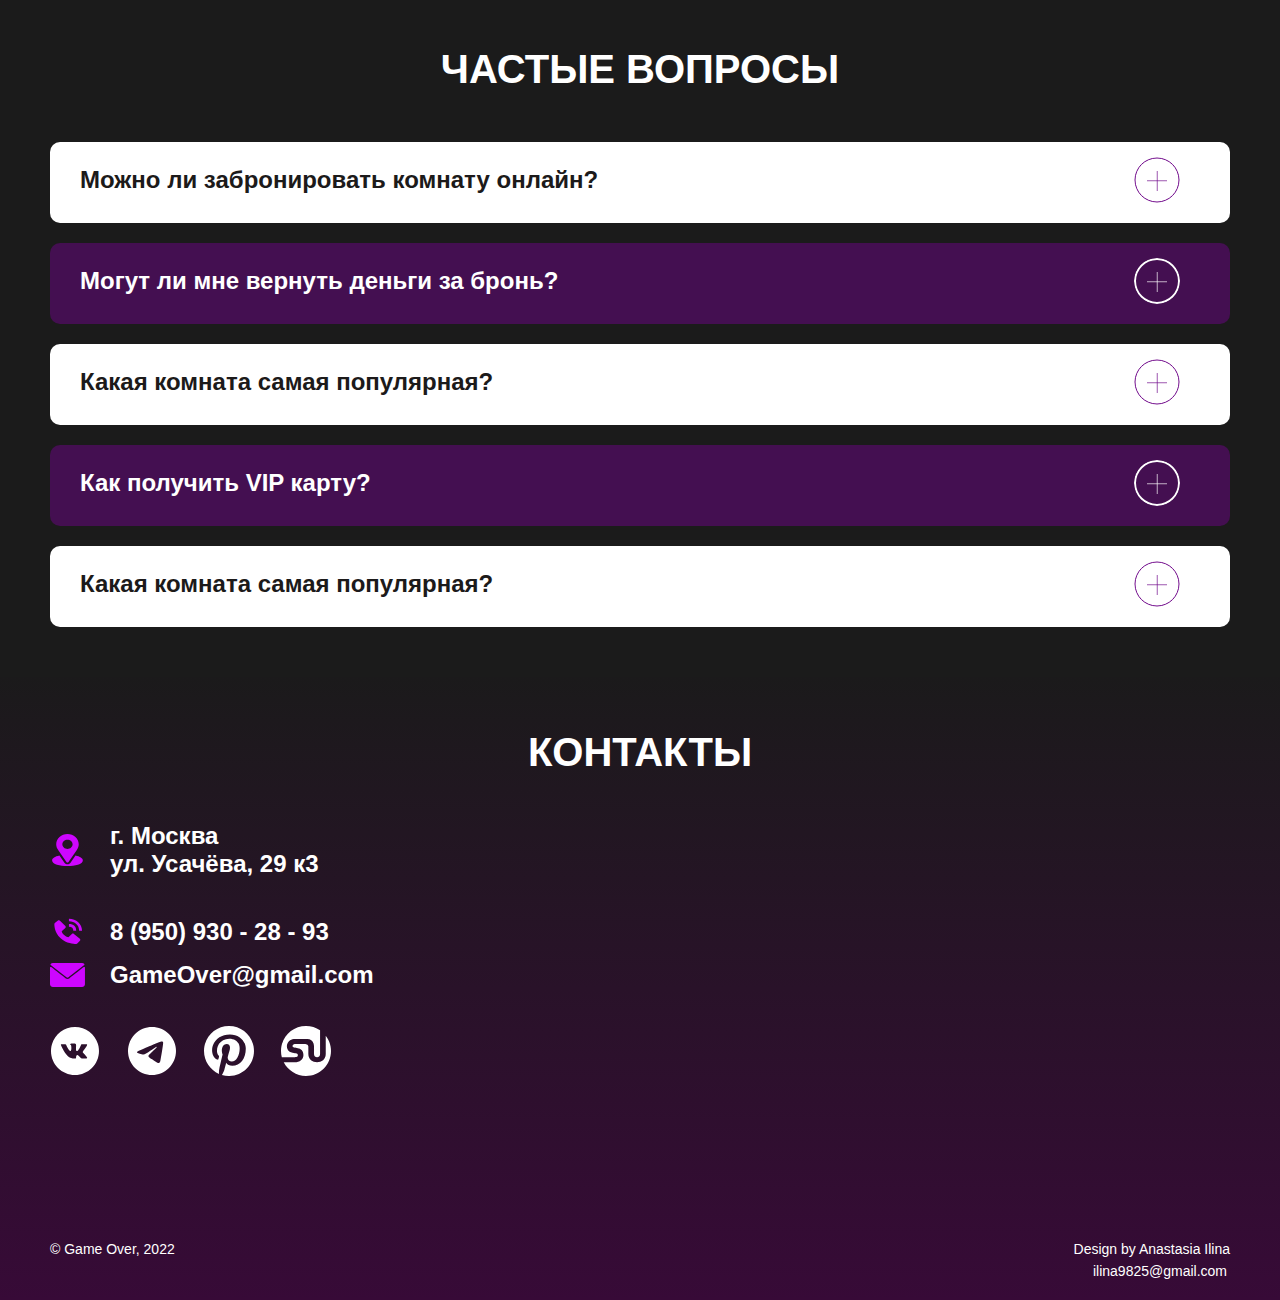
==== commit 8793392a: "Переверстал форму" ====
--- a/index.html
+++ b/index.html
@@ -6,6 +6,7 @@
 	<meta name="viewport" content="width=device-width, initial-scale=1.0">
 	<link rel="icon" type="image/svg+xml" href="./img/icons/icon.svg">
 	<link rel="stylesheet" href="./css/style.css">
+	<link rel="stylesheet" href="./css/air-datepicker.css">
 	<title>Go</title>
 	<script defer src="./js/jquery-3.7.1.min.js"></script>
 	<script defer src="./js/jquery-ui.min.js"></script>
@@ -14,14 +15,14 @@
 	<script defer src="./js/just-validate.production.min.js"></script>
 	<script src="https://api-maps.yandex.ru/v3/?apikey=62e3fbe2-5fc5-4b7d-b9f0-86acc43edb26&lang=ru_RU"></script>
 	<link rel="stylesheet" href="https://cdn.jsdelivr.net/npm/swiper@11/swiper-bundle.min.css" />
+	<script defer src="./js/air-datepicker.js"></script>
 
 	<script src="https://cdn.jsdelivr.net/npm/swiper@11/swiper-bundle.min.js"></script>
 	<script defer src="./js/modal.js"></script>
-	<script defer src="./js/hide-triangle.js"></script>
 	<script defer src="./js/burger.js"></script>
 	<script defer src="./js/accord.js"></script>
 	<script defer src="./js/map.js"></script>
-	<script defer src="./js/validate.js"></script>
+	<!-- <script defer src="./js/validate.js"></script> -->
 	<script defer src="./js/datepicker.js"></script>
 	<script defer src="./js/swiper.js"></script>
 
@@ -59,7 +60,7 @@
 						<ul class="navigation__list">
 							<li class="navigation__item"><a class="navigation__link" href="./index.html#halls">Залы</a></li>
 							<li class="navigation__item"><a class="navigation__link" href="./index.html#about">О нас</a></li>
-							<li class="navigation__item"><a class="navigation__link" href="./index.html#reserv">Бронь</a></li>
+							<li class="navigation__item"><a class="navigation__link" href="./index.html#reserve">Бронь</a></li>
 							<li class="navigation__item"><a class="navigation__link" href="./index.html#reviews">Отзывы</a></li>
 							<li class="navigation__item"><a class="navigation__link" href="./index.html#contacts">Контакты</a></li>
 						</ul>
@@ -72,7 +73,7 @@
 						<ul class="burger-nav">
 							<li class="burger-nav__item"><a class="burger-nav__link" href="./index.html#halls">Залы</a></li>
 							<li class="burger-nav__item"><a class="burger-nav__link" href="./index.html#about">О нас</a></li>
-							<li class="burger-nav__item"><a class="burger-nav__link" href="./index.html#reserv">Бронь</a></li>
+							<li class="burger-nav__item"><a class="burger-nav__link" href="./index.html#reserve">Бронь</a></li>
 							<li class="burger-nav__item"><a class="burger-nav__link" href="./index.html#reviews">Отзывы</a></li>
 							<li class="burger-nav__item"><a class="burger-nav__link" href="./index.html#contacts">Контакты</a></li>
 						</ul>
@@ -105,7 +106,7 @@
 					<input name="phone" id="modal-phone" type="tel">
 				</div>
 
-				<button class="reserv-form__submit reserv-form__submit--modal" type="submit">Позвоните мне</button>
+				<button class="reserve-form__submit reserve-form__submit--modal" type="submit">Позвоните мне</button>
 			</form>
 
 
@@ -129,7 +130,7 @@
 					</div>
 				</div>
 
-				<a class="hero__button" href="./index.html#reserv">Забронировать</a>
+				<a class="hero__button" href="./index.html#reserve">Забронировать</a>
 
 				<a class="anchor-button" href="#services">
 					<svg width="99" height="99" viewBox="0 0 99 99" fill="none" xmlns="http://www.w3.org/2000/svg">
@@ -180,136 +181,120 @@
 			</div>
 		</section>
 
-		<section class="section reserv" id="reserv">
+		<section class="section reserve" id="reserve">
 			<div class="container">
 				<h2 class="section__title reserv__title">Забронировать зал просто</h2>
-				<form class="reserv-form" method="post">
-					<fieldset class="reserv-form__halls">
-						<h3 class="reserv-form__title">Выбери зал</h3>
-
-						<div class="reserv-form__halls-wrapper">
-							<input class="halls-radio" type="radio" name="hall" value="vibes" id="vibes">
-							<label for="vibes">80’s vibes</label>
-
-							<input class="halls-radio" type="radio" name="hall" value="star-wars" id="star-wars">
-							<label for="star-wars">Star wars</label>
-
-							<input class="halls-radio" type="radio" name="hall" value="west" id="west">
-							<label for="west">wild west</label>
-
-							<input class="halls-radio" type="radio" name="hall" value="neon" id="neon">
-							<label for="neon">neon style</label>
+				<form class="reserve-form" method="post">
+					<fieldset style="display: none;" class="reserve-form__halls">
+						<legend class="reserve-form__legend">Выбери зал</legend>
+
+						<label class="hall-radio hall-radio--vibes" for="vibes">
+							<input class="visually-hidden" type="radio" name="hall" value="vibes" id="vibes">
+							<span>80’s vibes</span>
+						</label>
+
+						<label class="hall-radio hall-radio--star-wars" for="star-wars">
+							<input class="visually-hidden" type="radio" name="hall" value="star-wars" id="star-wars">
+							<span>Star wars</span>
+						</label>
+
+						<label class="hall-radio hall-radio--west" for="west">
+							<input class="visually-hidden" type="radio" name="hall" value="west" id="west">
+							<span>wild west</span>
+						</label>
+
+						<label class="hall-radio hall-radio--neon" for="neon">
+							<input class="visually-hidden" type="radio" name="hall" value="neon" id="neon">
+							<span>neon style</span>
+						</label>
+					</fieldset>
+
+					<div style="display: none;" class="reserve-form__kit">
+						<h3 class="reserve-form__legend">Собери набор развлечений</h3>
+						<fieldset class="reserve-form__column">
+							<legend class="reserve-form__legend reserve-form__legend--nested">Приставка:</legend>
+							<label class="reserve-form__label reserve-form__label--radio" for="playstation">
+								<input class="visually-hidden" type="radio" name="console" value="playstation" id="playstation">
+								<span>PlayStation 5</span>
+							</label>
+							<label class="reserve-form__label reserve-form__label--radio" for="sega">
+								<input class="visually-hidden" type="radio" name="console" value="sega" id="sega">
+								<span>Sega Mega Drive</span>
+							</label>
+							<label class="reserve-form__label reserve-form__label--radio" for="xbox">
+								<input class="visually-hidden" type="radio" name="console" value="xbox" id="xbox">
+								<span>X-box One S</span>
+							</label>
+							<label class="reserve-form__label reserve-form__label--radio" for="dendy">
+								<input class="visually-hidden" type="radio" name="console" value="dendy" id="dendy">
+								<span>Dendy</span>
+							</label>
+						</fieldset>
+						<fieldset class="reserve-form__column">
+							<legend class="reserve-form__legend reserve-form__legend--nested">Настольные игры</legend>
+							<label class="reserve-form__label">
+								<input class="visually-hidden" type="checkbox" id="jenga" name="jenga">
+								<span>Jenga</span>
+							</label>
+							<label class="reserve-form__label">
+								<input class="visually-hidden" type="checkbox" id="monopoly" name="monopoly">
+								<span>Monopoly</span>
+							</label>
+							<label class="reserve-form__label">
+								<input class="visually-hidden" type="checkbox" id="munchkin" name="munchkin">
+								<span>Манчкин</span>
+							</label>
+							<label class="reserve-form__label">
+								<input class="visually-hidden" type="checkbox" id="alias" name="alias">
+								<span>Alias</span>
+							</label>
+						</fieldset>
+						<fieldset class="reserve-form__column">
+							<legend class="reserve-form__legend reserve-form__legend--nested">Дополнительно</legend>
+							<label class="reserve-form__label">
+								<input class="visually-hidden" type="checkbox" id="karaoke" name="karaoke">
+								<span>Караоке</span>
+							</label>
+							<label class="reserve-form__label">
+								<input class="visually-hidden" type="checkbox" id="vr" name="vr">
+								<span>VR</span>
+							</label>
+						</fieldset>
+
+					</div>
+
+					<fieldset class="reserve-form__data">
+						<legend class="reserve-form__legend">Выбери дату и время</legend>
+						<div class="reserve-form__date-time">
+							<label for="datepicker" class="reserve-form__input reserve-form__input--select">
+								<input type="text" id="datepicker" placeholder="">
+								<span>Дата</span>
+							</label>
+							<label for="time" class="reserve-form__input reserve-form__input--select">
+								<input type="text" id="time" placeholder="">
+								<span>Время</span>
+							</label>
 						</div>
-					</fieldset>
-
-					<fieldset class="reserv-form__kit">
-						<h3 class="reserv-form__title">Собери набор развлечений</h3>
-						<div class="reserv-form__kit-wrapper">
-							<div class="reserv-form__kit-col">
-								<h4 class="reserv-form__title reserv-form__title--subtitle">Приставка:</h4>
-
-								<div class="reserv-form__kit-block">
-
-									<div class="reserv-form__kit-button">
-										<input type="radio" name="console" value="ps" id="ps">
-										<label for="ps">PlayStation 5</label>
-									</div>
-
-									<div class="reserv-form__kit-button">
-										<input type="radio" name="console" value="smd" id="smd">
-										<label for="smd">Sega Mega Drive</label>
-									</div>
-
-									<div class="reserv-form__kit-button">
-										<input type="radio" name="console" value="xbox" id="xbox">
-										<label for="xbox">X-box One S</label>
-									</div>
-
-									<div class="reserv-form__kit-button">
-										<input type="radio" name="console" value="dendy" id="dendy">
-										<label for="dendy">Dendy</label>
-									</div>
-								</div>
-							</div>
-
-							<div class="reserv-form__kit-col">
-								<h4 class="reserv-form__title reserv-form__title--subtitle">Настольные игры</h4>
-
-								<div class="reserv-form__kit-block">
-									<div class="reserv-form__kit-button">
-										<input type="checkbox" name="board-game" value="jenga" id="jenga">
-										<label for="jenga">Jenga</label>
-									</div>
-
-									<div class="reserv-form__kit-button">
-										<input type="checkbox" name="board-game" value="monopoly" id="monopoly">
-										<label for="monopoly">Monopoly</label>
-									</div>
-
-									<div class="reserv-form__kit-button">
-										<input type="checkbox" name="board-game" value="manchkin" id="manchkin">
-										<label for="manchkin">Манчкин</label>
-									</div>
-
-									<div class="reserv-form__kit-button">
-										<input type="checkbox" name="board-game" value="alias" id="alias">
-										<label for="alias">Alias</label>
-									</div>
-								</div>
-							</div>
-
-							<div class="reserv-form__kit-col">
-								<h4 class="reserv-form__title reserv-form__title--subtitle">Дополнительно</h4>
-
-								<div class="reserv-form__kit-block">
-									<div class="reserv-form__kit-button">
-										<input type="checkbox" name="additional" value="karaoke" id="karaoke">
-										<label for="karaoke">Караоке</label>
-									</div>
-
-									<div class="reserv-form__kit-button">
-										<input type="checkbox" name="additional" value="vr" id="vr">
-										<label for="vr">VR</label>
-									</div>
-								</div>
-							</div>
-						</div>
-					</fieldset>
-
-					<fieldset class="reserv-form__contacts">
-						<h3 class="reserv-form__title reserv-form__title--contacts">Выбери дату и время</h3>
-
-						<div class="reserv-form__contacts-wrapper">
-							<div class="reserv-form__contacts-col">
-								<div class="date-time__wrapper">
-									<div class="date-wrapper">
-										<input type="text" id="date" name="date" placeholder="Дата"> <!-- onfocus="(this.type='date')" onblur="(this.type='text')" -->
-									</div>
-
-									<div class="time-wrapper">
-										<input type="text" id="time" name="time" placeholder="Время">
-									</div>
-								</div>
-
-								<div class="person-count">
-									<input type="number" class="person-count__input" name="person" id="person" placeholder="Сколько человек">
-								</div>
-							</div>
-
-							<div class="reserv-form__contacts-col">
-								<div class="reserv-form__name-wrapper"><input class="reserv-form__name" type="text" id="name" name="name"></div>
-
-								<div class="reserv-form__surname-wrapper"><input class="reserv-form__surname" type="text" id="surname" name="surname"></div>
-							</div>
-
-							<div class="reserv-form__contacts-col">
-								<div class="reserv-form__phone-wrapper"><input class="reserv-form__phone" type="tel" id="tel" name="phone"></div>
-
-								<div class="reserv-form__mail-wrapper"><input class="reserv-form__mail" type="email" id="mail" name="email"></div>
-							</div>
-						</div>
-
-						<button class="reserv-form__submit" type="submit">Забронировать</button>
+						<label for="people" class="reserve-form__input reserve-form__input--select">
+							<input type="text" id="people" placeholder="">
+							<span>Сколько человек</span>
+						</label>
+						<label for="name" class="reserve-form__input reserve-form__input--name">
+							<input type="text" id="name" placeholder="">
+							<span>Имя</span>
+						</label>
+						<label for="phone" class="reserve-form__input reserve-form__input--phone">
+							<input type="text" id="phone" placeholder="">
+							<span>Телефон</span>
+						</label>
+						<label for="surname" class="reserve-form__input reserve-form__input--surname">
+							<input type="text" id="surname" placeholder="">
+							<span>Фамилия</span>
+						</label>
+						<label for="email" class="reserve-form__input reserve-form__input--email">
+							<input type="text" id="email" placeholder="">
+							<span>E-mail</span>
+						</label>
 					</fieldset>
 				</form>
 			</div>
@@ -372,37 +357,34 @@
 			</div>
 		</section>
 
+		<section class="faq section" id="faq">
+			<div class="container">
+				<h2 class="section__title faq__title">Частые вопросы</h2>
+				<div class="faq__list">
+					<h3 class="faq__acc-header">Можно ли забронировать комнату онлайн?</h3>
+					<div class="faq__acc-content">
+						<p>Да, забронировать комнату вы&nbsp;можете онлайн, заполнив форму на&nbsp;нашем сайте. Также вы&nbsp;можете забронировать комнату позвонив по&nbsp;телефону&nbsp;<a href="tel:+79999584838">8 (999) 958&nbsp;- 48&nbsp;- 38</a></p>
+					</div>
+					<h3 class="faq__acc-header">Могут ли мне вернуть деньги за бронь?</h3>
+					<div class="faq__acc-content">
+						<p>Возврат денежных средств за&nbsp;бронь возможен в&nbsp;определенных случаях. Пожалуйста, свяжитесь с&nbsp;нашей службой поддержки клиентов для получения более подробной информации по&nbsp;вашему запросу.</p>
+					</div>
+					<h3 class="faq__acc-header">Какая комната самая популярная?</h3>
+					<div class="faq__acc-content">
+						<p>Наиболее популярная комната среди наших гостей&nbsp;&mdash; NEON STYLE.</p>
+					</div>
+					<h3 class="faq__acc-header">Как получить VIP карту?</h3>
+					<div class="faq__acc-content">
+						<p>Получить VIP карту легко! Просто сделайте бронирование в&nbsp;нашем игровом клубе и&nbsp;начните собирать баллы лояльности. Каждое ваше посещение приближает вас к&nbsp;VIP статусу, который откроет доступ к&nbsp;эксклюзивным акциям, персональному обслуживанию и&nbsp;многим другим привилегиям. Чем больше вы&nbsp;играете, тем быстрее достигнете нашего VIP уровня!</p>
+					</div>
+					<h3 class="faq__acc-header">Какая комната самая популярная?</h3>
+					<div class="faq__acc-content">
+						<p>Наиболее популярная комната среди наших гостей&nbsp;&mdash; NEON STYLE.</p>
+					</div>
+				</div>
+			</div>
+		</section>
 	</main>
-	<div class="svg-background"></div>
-
-
-	<section class="faq section" id="faq">
-		<div class="container">
-			<h2 class="section__title faq__title">Частые вопросы</h2>
-			<div class="faq__list">
-				<h3 class="faq__acc-header">Можно ли забронировать комнату онлайн?</h3>
-				<div class="faq__acc-content">
-					<p>Да, забронировать комнату вы&nbsp;можете онлайн, заполнив форму на&nbsp;нашем сайте. Также вы&nbsp;можете забронировать комнату позвонив по&nbsp;телефону&nbsp;<a href="tel:+79999584838">8 (999) 958&nbsp;- 48&nbsp;- 38</a></p>
-				</div>
-				<h3 class="faq__acc-header">Могут ли мне вернуть деньги за бронь?</h3>
-				<div class="faq__acc-content">
-					<p>Возврат денежных средств за&nbsp;бронь возможен в&nbsp;определенных случаях. Пожалуйста, свяжитесь с&nbsp;нашей службой поддержки клиентов для получения более подробной информации по&nbsp;вашему запросу.</p>
-				</div>
-				<h3 class="faq__acc-header">Какая комната самая популярная?</h3>
-				<div class="faq__acc-content">
-					<p>Наиболее популярная комната среди наших гостей&nbsp;&mdash; NEON STYLE.</p>
-				</div>
-				<h3 class="faq__acc-header">Как получить VIP карту?</h3>
-				<div class="faq__acc-content">
-					<p>Получить VIP карту легко! Просто сделайте бронирование в&nbsp;нашем игровом клубе и&nbsp;начните собирать баллы лояльности. Каждое ваше посещение приближает вас к&nbsp;VIP статусу, который откроет доступ к&nbsp;эксклюзивным акциям, персональному обслуживанию и&nbsp;многим другим привилегиям. Чем больше вы&nbsp;играете, тем быстрее достигнете нашего VIP уровня!</p>
-				</div>
-				<h3 class="faq__acc-header">Какая комната самая популярная?</h3>
-				<div class="faq__acc-content">
-					<p>Наиболее популярная комната среди наших гостей&nbsp;&mdash; NEON STYLE.</p>
-				</div>
-			</div>
-		</div>
-	</section>
 	<footer class="footer">
 		<div class="contacts section" id="contacts">
 			<div class="container">
--- a/css/air-datepicker.css
+++ b/css/air-datepicker.css
@@ -0,0 +1,708 @@
+.air-datepicker-cell.-year-.-other-decade-,
+.air-datepicker-cell.-day-.-other-month- {
+	color: var(--adp-color-other-month);
+}
+.air-datepicker-cell.-year-.-other-decade-:hover,
+.air-datepicker-cell.-day-.-other-month-:hover {
+	color: var(--adp-color-other-month-hover);
+}
+.-disabled-.-focus-.air-datepicker-cell.-year-.-other-decade-,
+.-disabled-.-focus-.air-datepicker-cell.-day-.-other-month- {
+	color: var(--adp-color-other-month);
+}
+.-selected-.air-datepicker-cell.-year-.-other-decade-,
+.-selected-.air-datepicker-cell.-day-.-other-month- {
+	color: #fff;
+	background: var(--adp-background-color-selected-other-month);
+}
+.-selected-.-focus-.air-datepicker-cell.-year-.-other-decade-,
+.-selected-.-focus-.air-datepicker-cell.-day-.-other-month- {
+	background: var(--adp-background-color-selected-other-month-focused);
+}
+.-in-range-.air-datepicker-cell.-year-.-other-decade-,
+.-in-range-.air-datepicker-cell.-day-.-other-month- {
+	background-color: var(--adp-background-color-in-range);
+	color: var(--adp-color);
+}
+.-in-range-.-focus-.air-datepicker-cell.-year-.-other-decade-,
+.-in-range-.-focus-.air-datepicker-cell.-day-.-other-month- {
+	background-color: var(--adp-background-color-in-range-focused);
+}
+.air-datepicker-cell.-year-.-other-decade-:empty,
+.air-datepicker-cell.-day-.-other-month-:empty {
+	background: none;
+	border: none;
+}
+.air-datepicker-cell {
+	border-radius: var(--adp-cell-border-radius);
+	box-sizing: border-box;
+	cursor: pointer;
+	display: flex;
+	position: relative;
+	align-items: center;
+	justify-content: center;
+	z-index: 1;
+}
+.air-datepicker-cell.-focus- {
+	background: var(--adp-cell-background-color-hover);
+}
+.air-datepicker-cell.-current- {
+	color: var(--adp-color-current-date);
+}
+.air-datepicker-cell.-current-.-focus- {
+	color: var(--adp-color);
+}
+.air-datepicker-cell.-current-.-in-range- {
+	color: var(--adp-color-current-date);
+}
+.air-datepicker-cell.-disabled- {
+	cursor: default;
+	color: var(--adp-color-disabled);
+}
+.air-datepicker-cell.-disabled-.-focus- {
+	color: var(--adp-color-disabled);
+}
+.air-datepicker-cell.-disabled-.-in-range- {
+	color: var(--adp-color-disabled-in-range);
+}
+.air-datepicker-cell.-disabled-.-current-.-focus- {
+	color: var(--adp-color-disabled);
+}
+.air-datepicker-cell.-in-range- {
+	background: var(--adp-cell-background-color-in-range);
+	border-radius: 0;
+}
+.air-datepicker-cell.-in-range-:hover,
+.air-datepicker-cell.-in-range-.-focus- {
+	background: var(--adp-cell-background-color-in-range-hover);
+}
+.air-datepicker-cell.-range-from- {
+	border: 1px solid var(--adp-cell-border-color-in-range);
+	background-color: var(--adp-cell-background-color-in-range);
+	border-radius: var(--adp-cell-border-radius) 0 0 var(--adp-cell-border-radius);
+}
+.air-datepicker-cell.-range-to- {
+	border: 1px solid var(--adp-cell-border-color-in-range);
+	background-color: var(--adp-cell-background-color-in-range);
+	border-radius: 0 var(--adp-cell-border-radius) var(--adp-cell-border-radius) 0;
+}
+.air-datepicker-cell.-range-to-.-range-from- {
+	border-radius: var(--adp-cell-border-radius);
+}
+.air-datepicker-cell.-selected- {
+	color: #fff;
+	border: none;
+	background: var(--adp-cell-background-color-selected);
+}
+.air-datepicker-cell.-selected-.-current- {
+	color: #fff;
+	background: var(--adp-cell-background-color-selected);
+}
+.air-datepicker-cell.-selected-.-focus- {
+	background: var(--adp-cell-background-color-selected-hover);
+}
+.air-datepicker-body {
+	transition: all var(--adp-transition-duration) var(--adp-transition-ease);
+}
+.air-datepicker-body.-hidden- {
+	display: none;
+}
+.air-datepicker-body--day-names {
+	display: grid;
+	grid-template-columns: repeat(7, var(--adp-day-cell-width));
+	margin: 8px 0 3px;
+}
+.air-datepicker-body--day-name {
+	color: var(--adp-day-name-color);
+	display: flex;
+	align-items: center;
+	justify-content: center;
+	flex: 1;
+	text-align: center;
+	text-transform: uppercase;
+	font-size: 0.8em;
+}
+.air-datepicker-body--day-name.-clickable- {
+	cursor: pointer;
+}
+.air-datepicker-body--day-name.-clickable-:hover {
+	color: var(--adp-day-name-color-hover);
+}
+.air-datepicker-body--cells {
+	display: grid;
+}
+.air-datepicker-body--cells.-days- {
+	grid-template-columns: repeat(7, var(--adp-day-cell-width));
+	grid-auto-rows: var(--adp-day-cell-height);
+}
+.air-datepicker-body--cells.-months- {
+	grid-template-columns: repeat(3, 1fr);
+	grid-auto-rows: var(--adp-month-cell-height);
+}
+.air-datepicker-body--cells.-years- {
+	grid-template-columns: repeat(4, 1fr);
+	grid-auto-rows: var(--adp-year-cell-height);
+}
+.air-datepicker-nav {
+	display: flex;
+	justify-content: space-between;
+	border-bottom: 1px solid var(--adp-border-color-inner);
+	min-height: var(--adp-nav-height);
+	padding: var(--adp-padding);
+	box-sizing: content-box;
+}
+.-only-timepicker- .air-datepicker-nav {
+	display: none;
+}
+.air-datepicker-nav--title,
+.air-datepicker-nav--action {
+	display: flex;
+	cursor: pointer;
+	align-items: center;
+	justify-content: center;
+}
+.air-datepicker-nav--action {
+	width: var(--adp-nav-action-size);
+	border-radius: var(--adp-border-radius);
+	-webkit-user-select: none;
+	-moz-user-select: none;
+	user-select: none;
+}
+.air-datepicker-nav--action:hover {
+	background: var(--adp-background-color-hover);
+}
+.air-datepicker-nav--action:active {
+	background: var(--adp-background-color-active);
+}
+.air-datepicker-nav--action.-disabled- {
+	visibility: hidden;
+}
+.air-datepicker-nav--action svg {
+	width: 32px;
+	height: 32px;
+}
+.air-datepicker-nav--action path {
+	fill: none;
+	stroke: var(--adp-nav-arrow-color);
+	stroke-width: 2px;
+}
+.air-datepicker-nav--title {
+	border-radius: var(--adp-border-radius);
+	padding: 0 8px;
+}
+.air-datepicker-nav--title i {
+	font-style: normal;
+	color: var(--adp-nav-color-secondary);
+	margin-left: 0.3em;
+}
+.air-datepicker-nav--title:hover {
+	background: var(--adp-background-color-hover);
+}
+.air-datepicker-nav--title:active {
+	background: var(--adp-background-color-active);
+}
+.air-datepicker-nav--title.-disabled- {
+	cursor: default;
+	background: none;
+}
+.air-datepicker-buttons {
+	display: grid;
+	grid-auto-columns: 1fr;
+	grid-auto-flow: column;
+}
+.air-datepicker-button {
+	display: inline-flex;
+	color: var(--adp-btn-color);
+	border-radius: var(--adp-btn-border-radius);
+	cursor: pointer;
+	height: var(--adp-btn-height);
+	border: none;
+	background: rgba(255, 255, 255, 0);
+}
+.air-datepicker-button:hover {
+	color: var(--adp-btn-color-hover);
+	background: var(--adp-btn-background-color-hover);
+}
+.air-datepicker-button:focus {
+	color: var(--adp-btn-color-hover);
+	background: var(--adp-btn-background-color-hover);
+	outline: none;
+}
+.air-datepicker-button:active {
+	background: var(--adp-btn-background-color-active);
+}
+.air-datepicker-button span {
+	outline: none;
+	display: flex;
+	align-items: center;
+	justify-content: center;
+	width: 100%;
+	height: 100%;
+}
+.air-datepicker-time {
+	display: grid;
+	grid-template-columns: max-content 1fr;
+	grid-column-gap: 12px;
+	align-items: center;
+	position: relative;
+	padding: 0 var(--adp-time-padding-inner);
+}
+.-only-timepicker- .air-datepicker-time {
+	border-top: none;
+}
+.air-datepicker-time--current {
+	display: flex;
+	align-items: center;
+	flex: 1;
+	font-size: 14px;
+	text-align: center;
+}
+.air-datepicker-time--current-colon {
+	margin: 0 2px 3px;
+	line-height: 1;
+}
+.air-datepicker-time--current-hours,
+.air-datepicker-time--current-minutes {
+	line-height: 1;
+	font-size: 19px;
+	font-family: Arial, "Century Gothic", CenturyGothic, AppleGothic, sans-serif;
+	position: relative;
+	z-index: 1;
+}
+.air-datepicker-time--current-hours:after,
+.air-datepicker-time--current-minutes:after {
+	content: "";
+	background: var(--adp-background-color-hover);
+	border-radius: var(--adp-border-radius);
+	position: absolute;
+	left: -2px;
+	top: -3px;
+	right: -2px;
+	bottom: -2px;
+	z-index: -1;
+	opacity: 0;
+}
+.air-datepicker-time--current-hours.-focus-:after,
+.air-datepicker-time--current-minutes.-focus-:after {
+	opacity: 1;
+}
+.air-datepicker-time--current-ampm {
+	text-transform: uppercase;
+	align-self: flex-end;
+	color: var(--adp-time-day-period-color);
+	margin-left: 6px;
+	font-size: 11px;
+	margin-bottom: 1px;
+}
+.air-datepicker-time--row {
+	display: flex;
+	align-items: center;
+	font-size: 11px;
+	height: 17px;
+	background: linear-gradient(to right, var(--adp-time-track-color), var(--adp-time-track-color)) left 50%/100%
+		var(--adp-time-track-height) no-repeat;
+}
+.air-datepicker-time--row:first-child {
+	margin-bottom: 4px;
+}
+.air-datepicker-time--row input[type="range"] {
+	background: none;
+	cursor: pointer;
+	flex: 1;
+	height: 100%;
+	width: 100%;
+	padding: 0;
+	margin: 0;
+	-webkit-appearance: none;
+}
+.air-datepicker-time--row input[type="range"]::-webkit-slider-thumb {
+	-webkit-appearance: none;
+}
+.air-datepicker-time--row input[type="range"]::-ms-tooltip {
+	display: none;
+}
+.air-datepicker-time--row input[type="range"]:hover::-webkit-slider-thumb {
+	border-color: var(--adp-time-track-color-hover);
+}
+.air-datepicker-time--row input[type="range"]:hover::-moz-range-thumb {
+	border-color: var(--adp-time-track-color-hover);
+}
+.air-datepicker-time--row input[type="range"]:hover::-ms-thumb {
+	border-color: var(--adp-time-track-color-hover);
+}
+.air-datepicker-time--row input[type="range"]:focus {
+	outline: none;
+}
+.air-datepicker-time--row input[type="range"]:focus::-webkit-slider-thumb {
+	background: var(--adp-cell-background-color-selected);
+	border-color: var(--adp-cell-background-color-selected);
+}
+.air-datepicker-time--row input[type="range"]:focus::-moz-range-thumb {
+	background: var(--adp-cell-background-color-selected);
+	border-color: var(--adp-cell-background-color-selected);
+}
+.air-datepicker-time--row input[type="range"]:focus::-ms-thumb {
+	background: var(--adp-cell-background-color-selected);
+	border-color: var(--adp-cell-background-color-selected);
+}
+.air-datepicker-time--row input[type="range"]::-webkit-slider-thumb {
+	box-sizing: border-box;
+	height: 12px;
+	width: 12px;
+	border-radius: 3px;
+	border: 1px solid var(--adp-time-track-color);
+	background: #fff;
+	cursor: pointer;
+	-webkit-transition: background var(--adp-transition-duration);
+	transition: background var(--adp-transition-duration);
+}
+.air-datepicker-time--row input[type="range"]::-moz-range-thumb {
+	box-sizing: border-box;
+	height: 12px;
+	width: 12px;
+	border-radius: 3px;
+	border: 1px solid var(--adp-time-track-color);
+	background: #fff;
+	cursor: pointer;
+	-moz-transition: background var(--adp-transition-duration);
+	transition: background var(--adp-transition-duration);
+}
+.air-datepicker-time--row input[type="range"]::-ms-thumb {
+	box-sizing: border-box;
+	height: 12px;
+	width: 12px;
+	border-radius: 3px;
+	border: 1px solid var(--adp-time-track-color);
+	background: #fff;
+	cursor: pointer;
+	-ms-transition: background var(--adp-transition-duration);
+	transition: background var(--adp-transition-duration);
+}
+.air-datepicker-time--row input[type="range"]::-webkit-slider-thumb {
+	margin-top: calc(var(--adp-time-thumb-size) / 2 * -1);
+}
+.air-datepicker-time--row input[type="range"]::-webkit-slider-runnable-track {
+	border: none;
+	height: var(--adp-time-track-height);
+	cursor: pointer;
+	color: rgba(0, 0, 0, 0);
+	background: rgba(0, 0, 0, 0);
+}
+.air-datepicker-time--row input[type="range"]::-moz-range-track {
+	border: none;
+	height: var(--adp-time-track-height);
+	cursor: pointer;
+	color: rgba(0, 0, 0, 0);
+	background: rgba(0, 0, 0, 0);
+}
+.air-datepicker-time--row input[type="range"]::-ms-track {
+	border: none;
+	height: var(--adp-time-track-height);
+	cursor: pointer;
+	color: rgba(0, 0, 0, 0);
+	background: rgba(0, 0, 0, 0);
+}
+.air-datepicker-time--row input[type="range"]::-ms-fill-lower {
+	background: rgba(0, 0, 0, 0);
+}
+.air-datepicker-time--row input[type="range"]::-ms-fill-upper {
+	background: rgba(0, 0, 0, 0);
+}
+.air-datepicker {
+	--adp-font-family: -apple-system, BlinkMacSystemFont, "Segoe UI", Roboto, Helvetica, Arial, sans-serif,
+		"Apple Color Emoji", "Segoe UI Emoji", "Segoe UI Symbol";
+	--adp-font-size: 14px;
+	--adp-width: 246px;
+	--adp-z-index: 100;
+	--adp-padding: 4px;
+	--adp-grid-areas: "nav" "body" "timepicker" "buttons";
+	--adp-transition-duration: 0.3s;
+	--adp-transition-ease: ease-out;
+	--adp-transition-offset: 8px;
+	--adp-background-color: #fff;
+	--adp-background-color-hover: #f0f0f0;
+	--adp-background-color-active: #eaeaea;
+	--adp-background-color-in-range: rgba(92, 196, 239, 0.1);
+	--adp-background-color-in-range-focused: rgba(92, 196, 239, 0.2);
+	--adp-background-color-selected-other-month-focused: #8ad5f4;
+	--adp-background-color-selected-other-month: #a2ddf6;
+	--adp-color: #4a4a4a;
+	--adp-color-secondary: #9c9c9c;
+	--adp-accent-color: #4eb5e6;
+	--adp-color-current-date: var(--adp-accent-color);
+	--adp-color-other-month: #dedede;
+	--adp-color-disabled: #aeaeae;
+	--adp-color-disabled-in-range: #939393;
+	--adp-color-other-month-hover: #c5c5c5;
+	--adp-border-color: #dbdbdb;
+	--adp-border-color-inner: #efefef;
+	--adp-border-radius: 4px;
+	--adp-border-color-inline: #d7d7d7;
+	--adp-nav-height: 32px;
+	--adp-nav-arrow-color: var(--adp-color-secondary);
+	--adp-nav-action-size: 32px;
+	--adp-nav-color-secondary: var(--adp-color-secondary);
+	--adp-day-name-color: #ff9a19;
+	--adp-day-name-color-hover: #8ad5f4;
+	--adp-day-cell-width: 1fr;
+	--adp-day-cell-height: 32px;
+	--adp-month-cell-height: 42px;
+	--adp-year-cell-height: 56px;
+	--adp-pointer-size: 10px;
+	--adp-poiner-border-radius: 2px;
+	--adp-pointer-offset: 14px;
+	--adp-cell-border-radius: 4px;
+	--adp-cell-background-color-hover: var(--adp-background-color-hover);
+	--adp-cell-background-color-selected: #5cc4ef;
+	--adp-cell-background-color-selected-hover: #45bced;
+	--adp-cell-background-color-in-range: rgba(92, 196, 239, 0.1);
+	--adp-cell-background-color-in-range-hover: rgba(92, 196, 239, 0.2);
+	--adp-cell-border-color-in-range: var(--adp-cell-background-color-selected);
+	--adp-btn-height: 32px;
+	--adp-btn-color: var(--adp-accent-color);
+	--adp-btn-color-hover: var(--adp-color);
+	--adp-btn-border-radius: var(--adp-border-radius);
+	--adp-btn-background-color-hover: var(--adp-background-color-hover);
+	--adp-btn-background-color-active: var(--adp-background-color-active);
+	--adp-time-track-height: 1px;
+	--adp-time-track-color: #dedede;
+	--adp-time-track-color-hover: #b1b1b1;
+	--adp-time-thumb-size: 12px;
+	--adp-time-padding-inner: 10px;
+	--adp-time-day-period-color: var(--adp-color-secondary);
+	--adp-mobile-font-size: 16px;
+	--adp-mobile-nav-height: 40px;
+	--adp-mobile-width: 320px;
+	--adp-mobile-day-cell-height: 38px;
+	--adp-mobile-month-cell-height: 48px;
+	--adp-mobile-year-cell-height: 64px;
+}
+.air-datepicker-overlay {
+	--adp-overlay-background-color: rgba(0, 0, 0, 0.3);
+	--adp-overlay-transition-duration: 0.3s;
+	--adp-overlay-transition-ease: ease-out;
+	--adp-overlay-z-index: 99;
+}
+.air-datepicker {
+	background: var(--adp-background-color);
+	border: 1px solid var(--adp-border-color);
+	box-shadow: 0 4px 12px rgba(0, 0, 0, 0.15);
+	border-radius: var(--adp-border-radius);
+	box-sizing: content-box;
+	display: grid;
+	grid-template-columns: 1fr;
+	grid-template-rows: repeat(4, max-content);
+	grid-template-areas: var(--adp-grid-areas);
+	font-family: var(--adp-font-family), sans-serif;
+	font-size: var(--adp-font-size);
+	color: var(--adp-color);
+	width: var(--adp-width);
+	position: absolute;
+	transition:
+		opacity var(--adp-transition-duration) var(--adp-transition-ease),
+		transform var(--adp-transition-duration) var(--adp-transition-ease);
+	z-index: var(--adp-z-index);
+}
+.air-datepicker:not(.-custom-position-) {
+	opacity: 0;
+}
+.air-datepicker.-from-top- {
+	transform: translateY(calc(var(--adp-transition-offset) * -1));
+}
+.air-datepicker.-from-right- {
+	transform: translateX(var(--adp-transition-offset));
+}
+.air-datepicker.-from-bottom- {
+	transform: translateY(var(--adp-transition-offset));
+}
+.air-datepicker.-from-left- {
+	transform: translateX(calc(var(--adp-transition-offset) * -1));
+}
+.air-datepicker.-active-:not(.-custom-position-) {
+	transform: translate(0, 0);
+	opacity: 1;
+}
+.air-datepicker.-active-.-custom-position- {
+	transition: none;
+}
+.air-datepicker.-inline- {
+	border-color: var(--adp-border-color-inline);
+	box-shadow: none;
+	position: static;
+	left: auto;
+	right: auto;
+	opacity: 1;
+	transform: none;
+}
+.air-datepicker.-inline- .air-datepicker--pointer {
+	display: none;
+}
+.air-datepicker.-is-mobile- {
+	--adp-font-size: var(--adp-mobile-font-size);
+	--adp-day-cell-height: var(--adp-mobile-day-cell-height);
+	--adp-month-cell-height: var(--adp-mobile-month-cell-height);
+	--adp-year-cell-height: var(--adp-mobile-year-cell-height);
+	--adp-nav-height: var(--adp-mobile-nav-height);
+	--adp-nav-action-size: var(--adp-mobile-nav-height);
+	position: fixed;
+	width: var(--adp-mobile-width);
+	border: none;
+}
+.air-datepicker.-is-mobile- * {
+	-webkit-tap-highlight-color: rgba(0, 0, 0, 0);
+}
+.air-datepicker.-is-mobile- .air-datepicker--pointer {
+	display: none;
+}
+.air-datepicker.-is-mobile-:not(.-custom-position-) {
+	transform: translate(-50%, calc(-50% + var(--adp-transition-offset)));
+}
+.air-datepicker.-is-mobile-.-active-:not(.-custom-position-) {
+	transform: translate(-50%, -50%);
+}
+.air-datepicker.-custom-position- {
+	transition: none;
+}
+.air-datepicker-global-container {
+	position: absolute;
+	left: 0;
+	top: 0;
+}
+.air-datepicker--pointer {
+	--pointer-half-size: calc(var(--adp-pointer-size) / 2);
+	position: absolute;
+	width: var(--adp-pointer-size);
+	height: var(--adp-pointer-size);
+	z-index: -1;
+}
+.air-datepicker--pointer:after {
+	content: "";
+	position: absolute;
+	background: #fff;
+	border-top: 1px solid var(--adp-border-color-inline);
+	border-right: 1px solid var(--adp-border-color-inline);
+	border-top-right-radius: var(--adp-poiner-border-radius);
+	width: var(--adp-pointer-size);
+	height: var(--adp-pointer-size);
+	box-sizing: border-box;
+}
+.-top-left- .air-datepicker--pointer,
+.-top-center- .air-datepicker--pointer,
+.-top-right- .air-datepicker--pointer,
+[data-popper-placement^="top"] .air-datepicker--pointer {
+	top: calc(100% - var(--pointer-half-size) + 1px);
+}
+.-top-left- .air-datepicker--pointer:after,
+.-top-center- .air-datepicker--pointer:after,
+.-top-right- .air-datepicker--pointer:after,
+[data-popper-placement^="top"] .air-datepicker--pointer:after {
+	transform: rotate(135deg);
+}
+.-right-top- .air-datepicker--pointer,
+.-right-center- .air-datepicker--pointer,
+.-right-bottom- .air-datepicker--pointer,
+[data-popper-placement^="right"] .air-datepicker--pointer {
+	right: calc(100% - var(--pointer-half-size) + 1px);
+}
+.-right-top- .air-datepicker--pointer:after,
+.-right-center- .air-datepicker--pointer:after,
+.-right-bottom- .air-datepicker--pointer:after,
+[data-popper-placement^="right"] .air-datepicker--pointer:after {
+	transform: rotate(225deg);
+}
+.-bottom-left- .air-datepicker--pointer,
+.-bottom-center- .air-datepicker--pointer,
+.-bottom-right- .air-datepicker--pointer,
+[data-popper-placement^="bottom"] .air-datepicker--pointer {
+	bottom: calc(100% - var(--pointer-half-size) + 1px);
+}
+.-bottom-left- .air-datepicker--pointer:after,
+.-bottom-center- .air-datepicker--pointer:after,
+.-bottom-right- .air-datepicker--pointer:after,
+[data-popper-placement^="bottom"] .air-datepicker--pointer:after {
+	transform: rotate(315deg);
+}
+.-left-top- .air-datepicker--pointer,
+.-left-center- .air-datepicker--pointer,
+.-left-bottom- .air-datepicker--pointer,
+[data-popper-placement^="left"] .air-datepicker--pointer {
+	left: calc(100% - var(--pointer-half-size) + 1px);
+}
+.-left-top- .air-datepicker--pointer:after,
+.-left-center- .air-datepicker--pointer:after,
+.-left-bottom- .air-datepicker--pointer:after,
+[data-popper-placement^="left"] .air-datepicker--pointer:after {
+	transform: rotate(45deg);
+}
+.-top-left- .air-datepicker--pointer,
+.-bottom-left- .air-datepicker--pointer {
+	left: var(--adp-pointer-offset);
+}
+.-top-right- .air-datepicker--pointer,
+.-bottom-right- .air-datepicker--pointer {
+	right: var(--adp-pointer-offset);
+}
+.-top-center- .air-datepicker--pointer,
+.-bottom-center- .air-datepicker--pointer {
+	left: calc(50% - var(--adp-pointer-size) / 2);
+}
+.-left-top- .air-datepicker--pointer,
+.-right-top- .air-datepicker--pointer {
+	top: var(--adp-pointer-offset);
+}
+.-left-bottom- .air-datepicker--pointer,
+.-right-bottom- .air-datepicker--pointer {
+	bottom: var(--adp-pointer-offset);
+}
+.-left-center- .air-datepicker--pointer,
+.-right-center- .air-datepicker--pointer {
+	top: calc(50% - var(--adp-pointer-size) / 2);
+}
+.air-datepicker--navigation {
+	grid-area: nav;
+}
+.air-datepicker--content {
+	box-sizing: content-box;
+	padding: var(--adp-padding);
+	grid-area: body;
+}
+.-only-timepicker- .air-datepicker--content {
+	display: none;
+}
+.air-datepicker--time {
+	grid-area: timepicker;
+}
+.air-datepicker--buttons {
+	grid-area: buttons;
+}
+.air-datepicker--buttons,
+.air-datepicker--time {
+	padding: var(--adp-padding);
+	border-top: 1px solid var(--adp-border-color-inner);
+}
+.air-datepicker-overlay {
+	position: fixed;
+	background: var(--adp-overlay-background-color);
+	left: 0;
+	top: 0;
+	width: 0;
+	height: 0;
+	opacity: 0;
+	transition:
+		opacity var(--adp-overlay-transition-duration) var(--adp-overlay-transition-ease),
+		left 0s,
+		height 0s,
+		width 0s;
+	transition-delay: 0s, var(--adp-overlay-transition-duration), var(--adp-overlay-transition-duration),
+		var(--adp-overlay-transition-duration);
+	z-index: var(--adp-overlay-z-index);
+}
+.air-datepicker-overlay.-active- {
+	opacity: 1;
+	width: 100%;
+	height: 100%;
+	transition:
+		opacity var(--adp-overlay-transition-duration) var(--adp-overlay-transition-ease),
+		height 0s,
+		width 0s;
+}
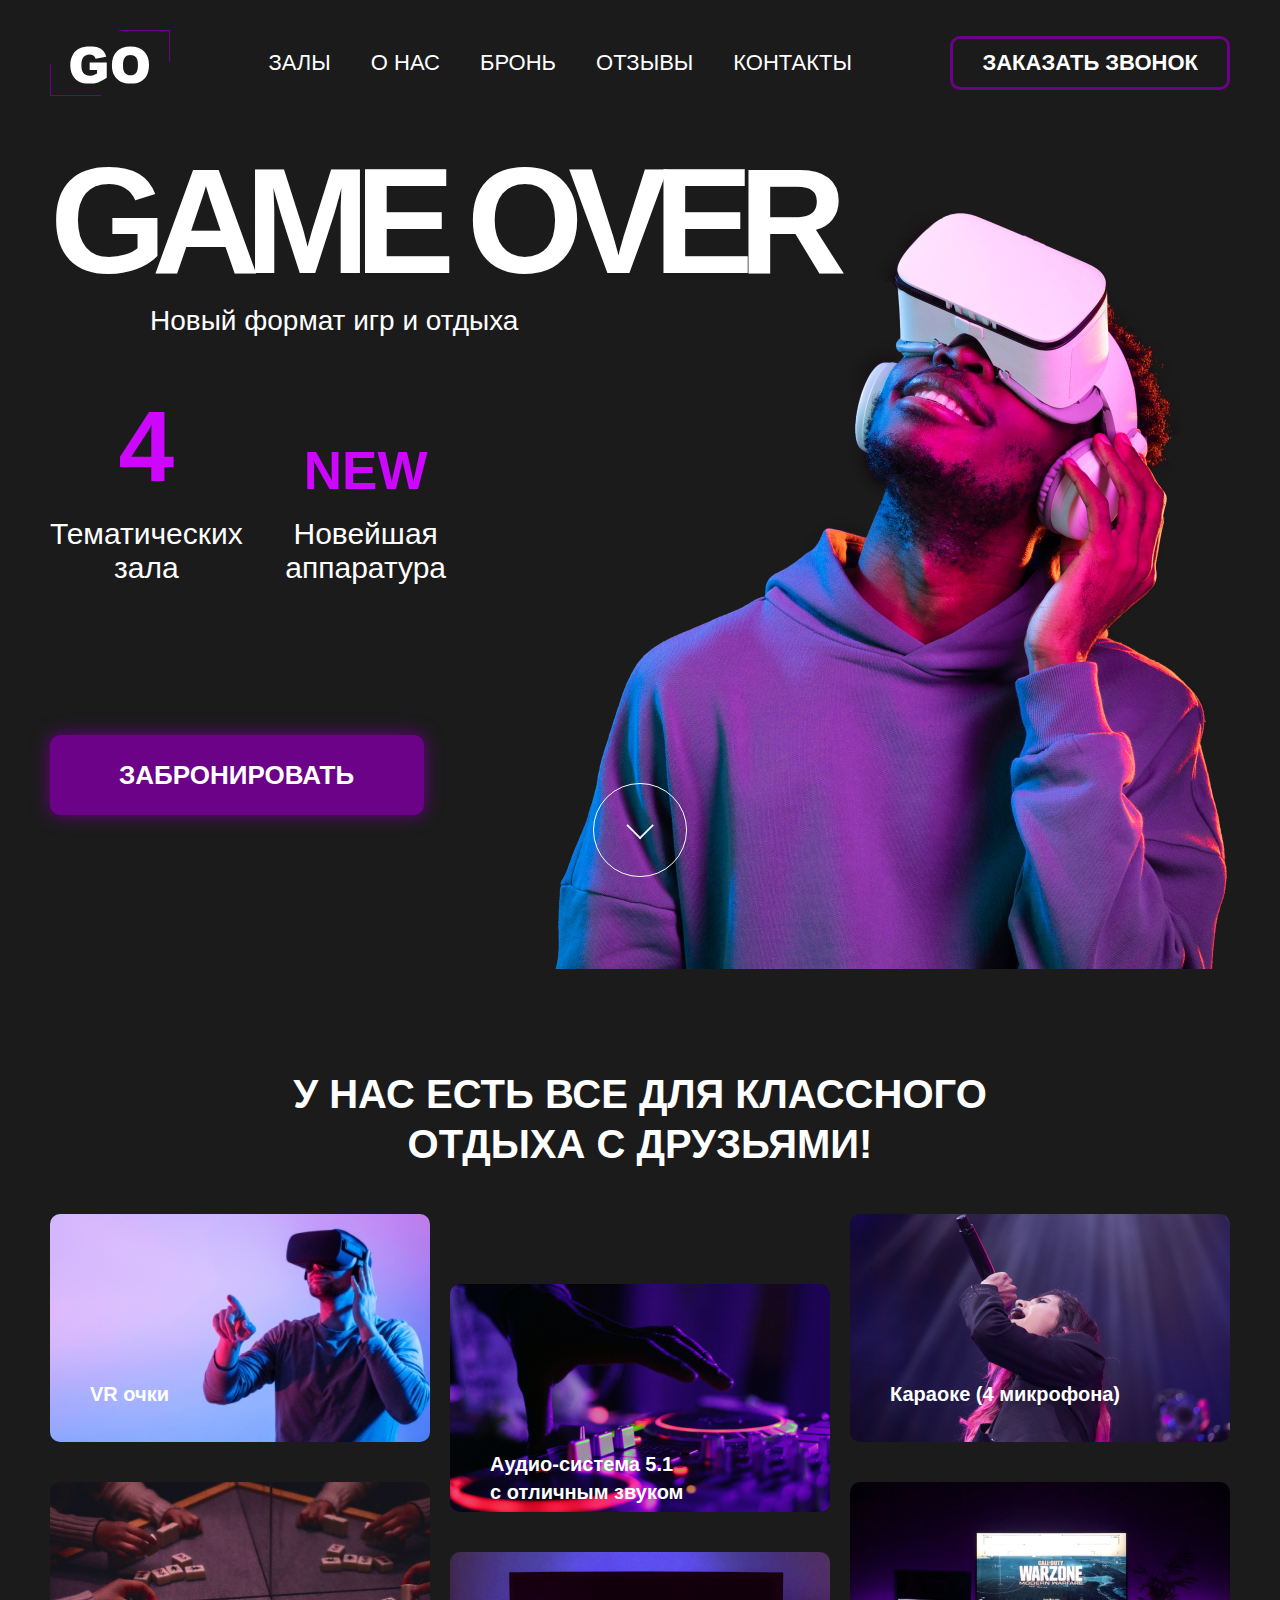
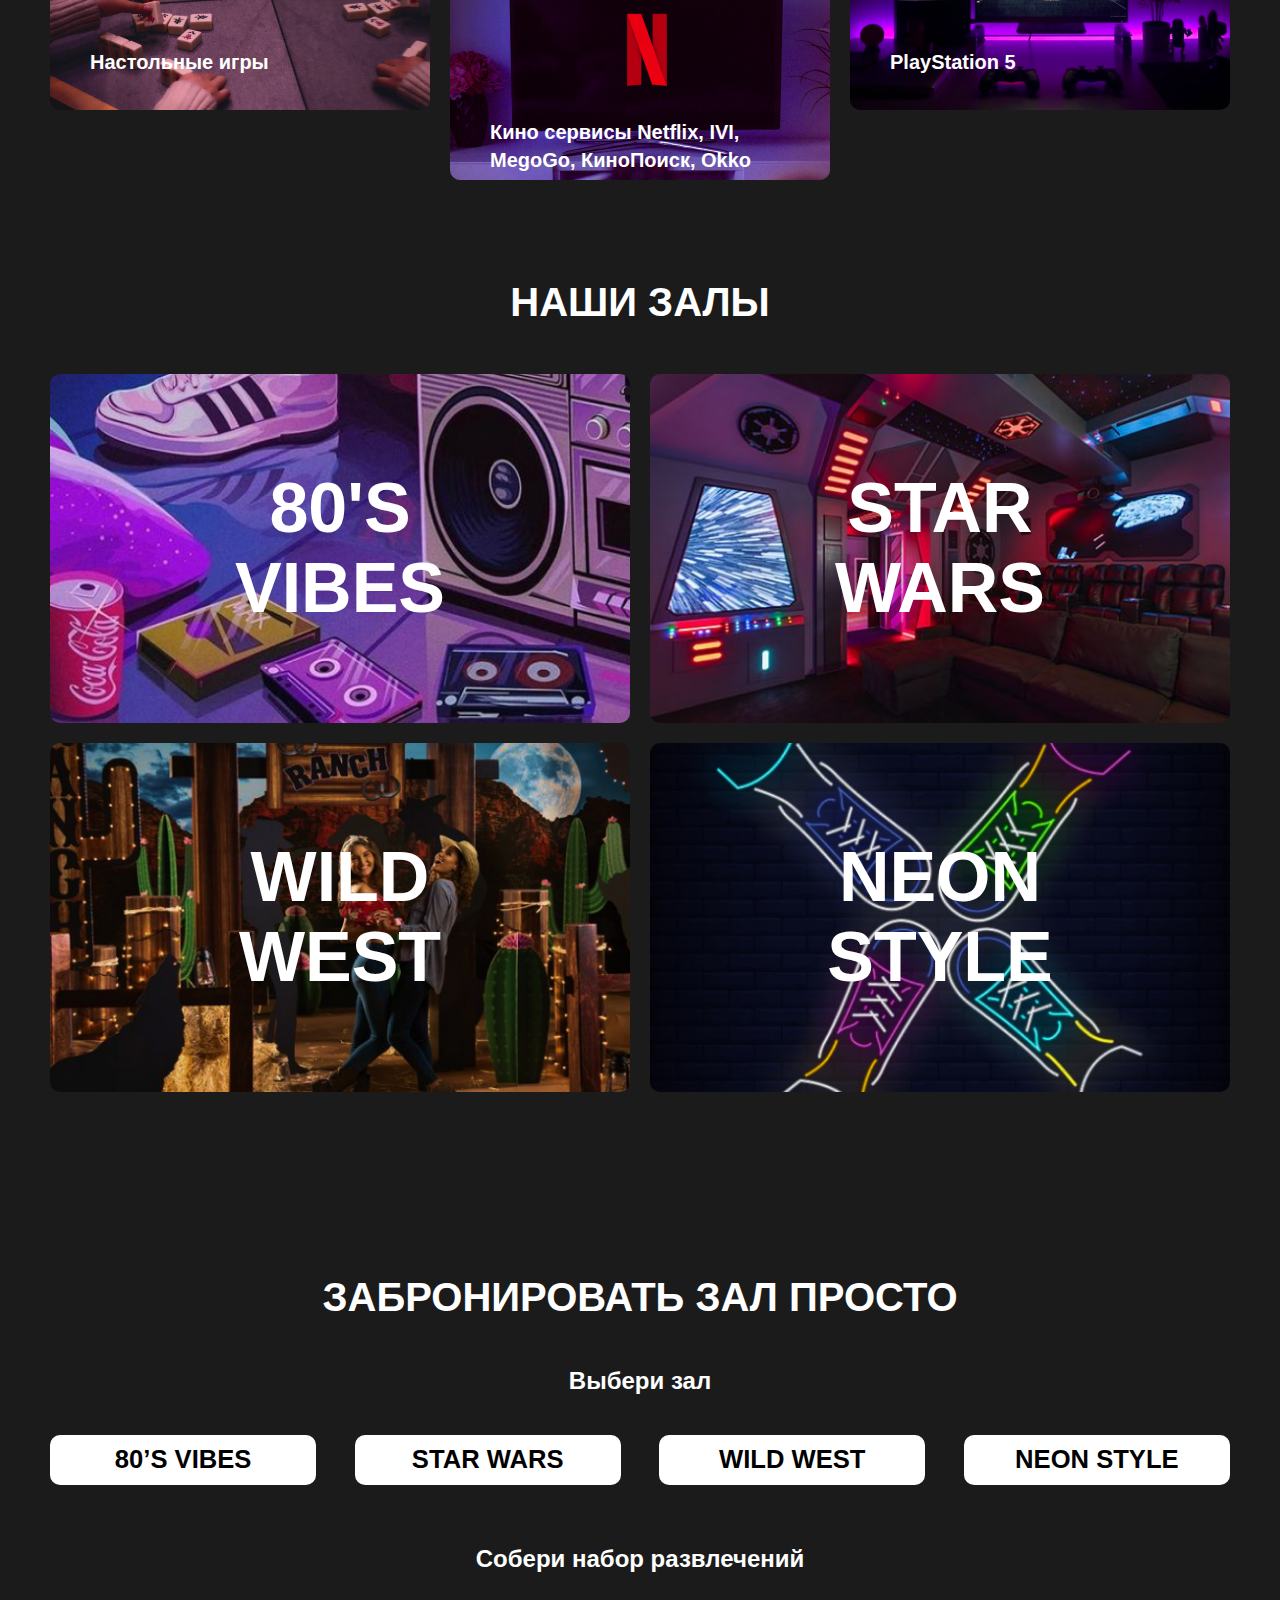
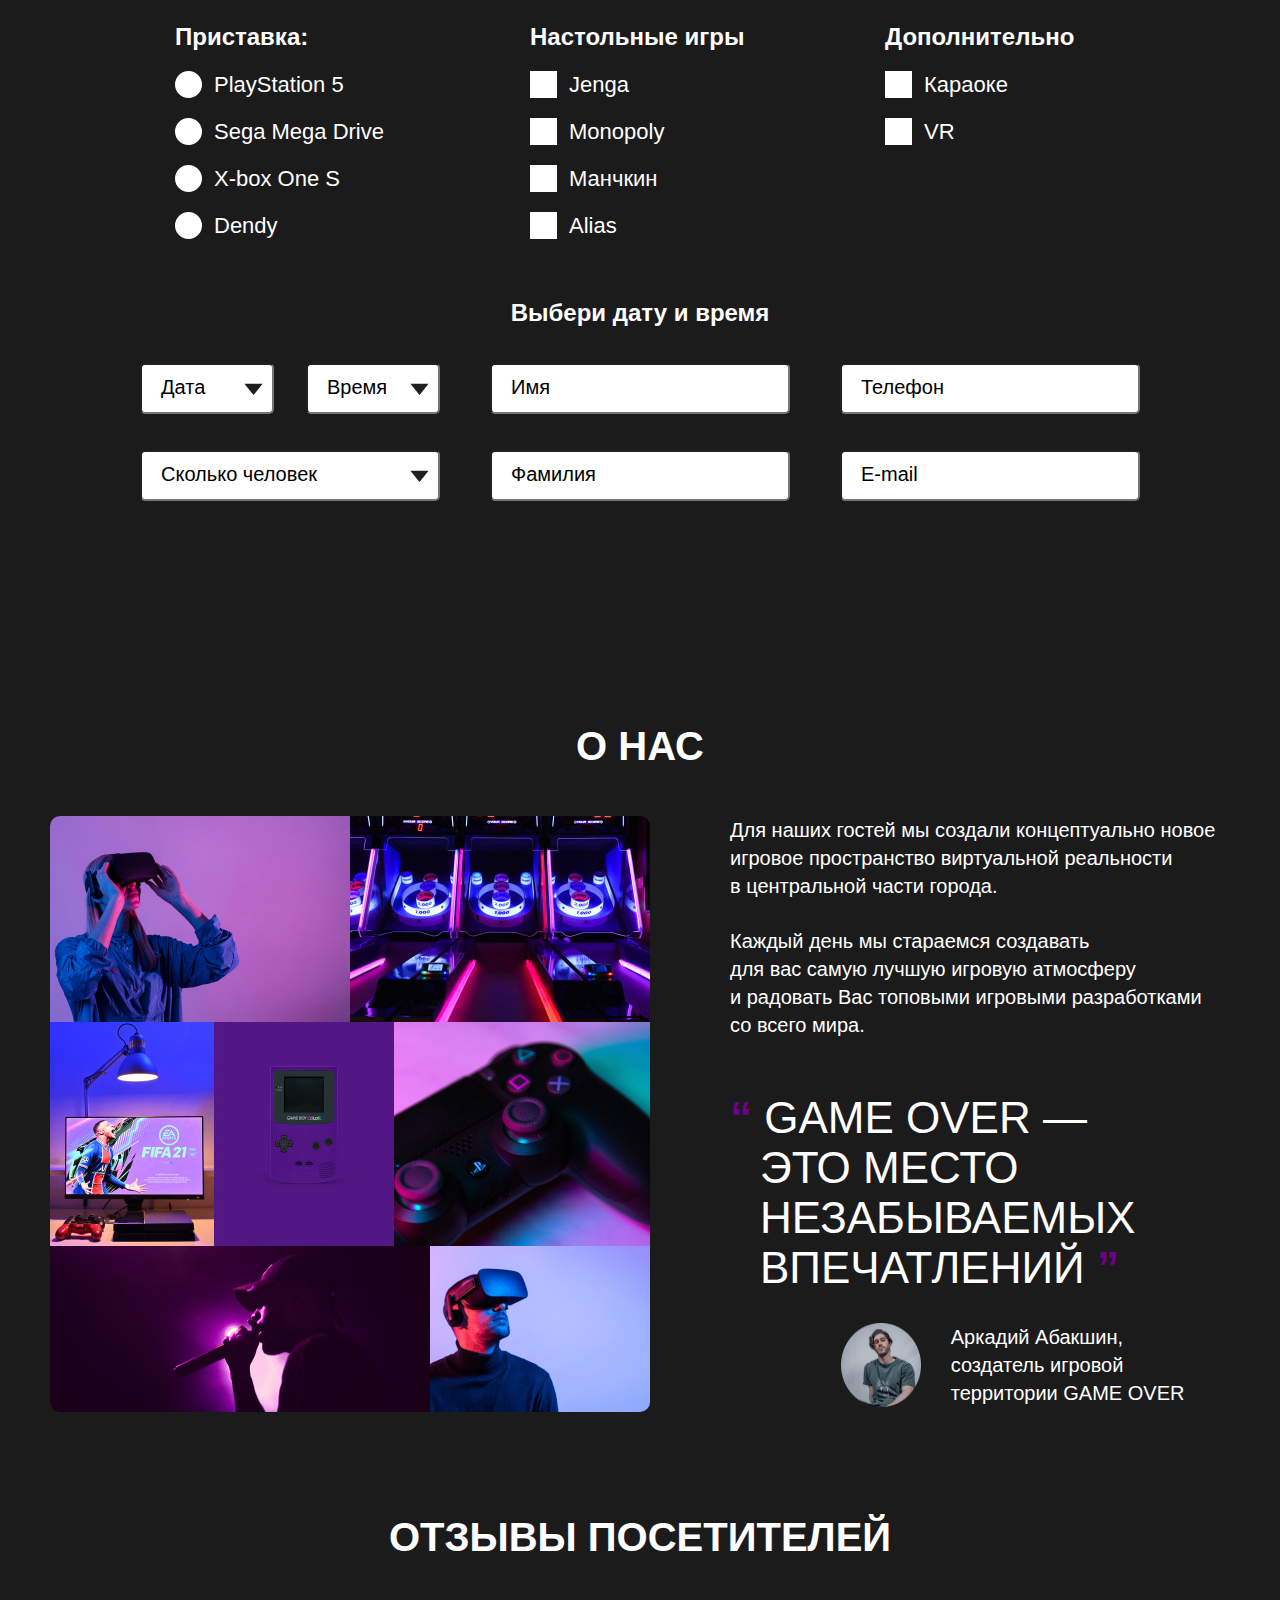
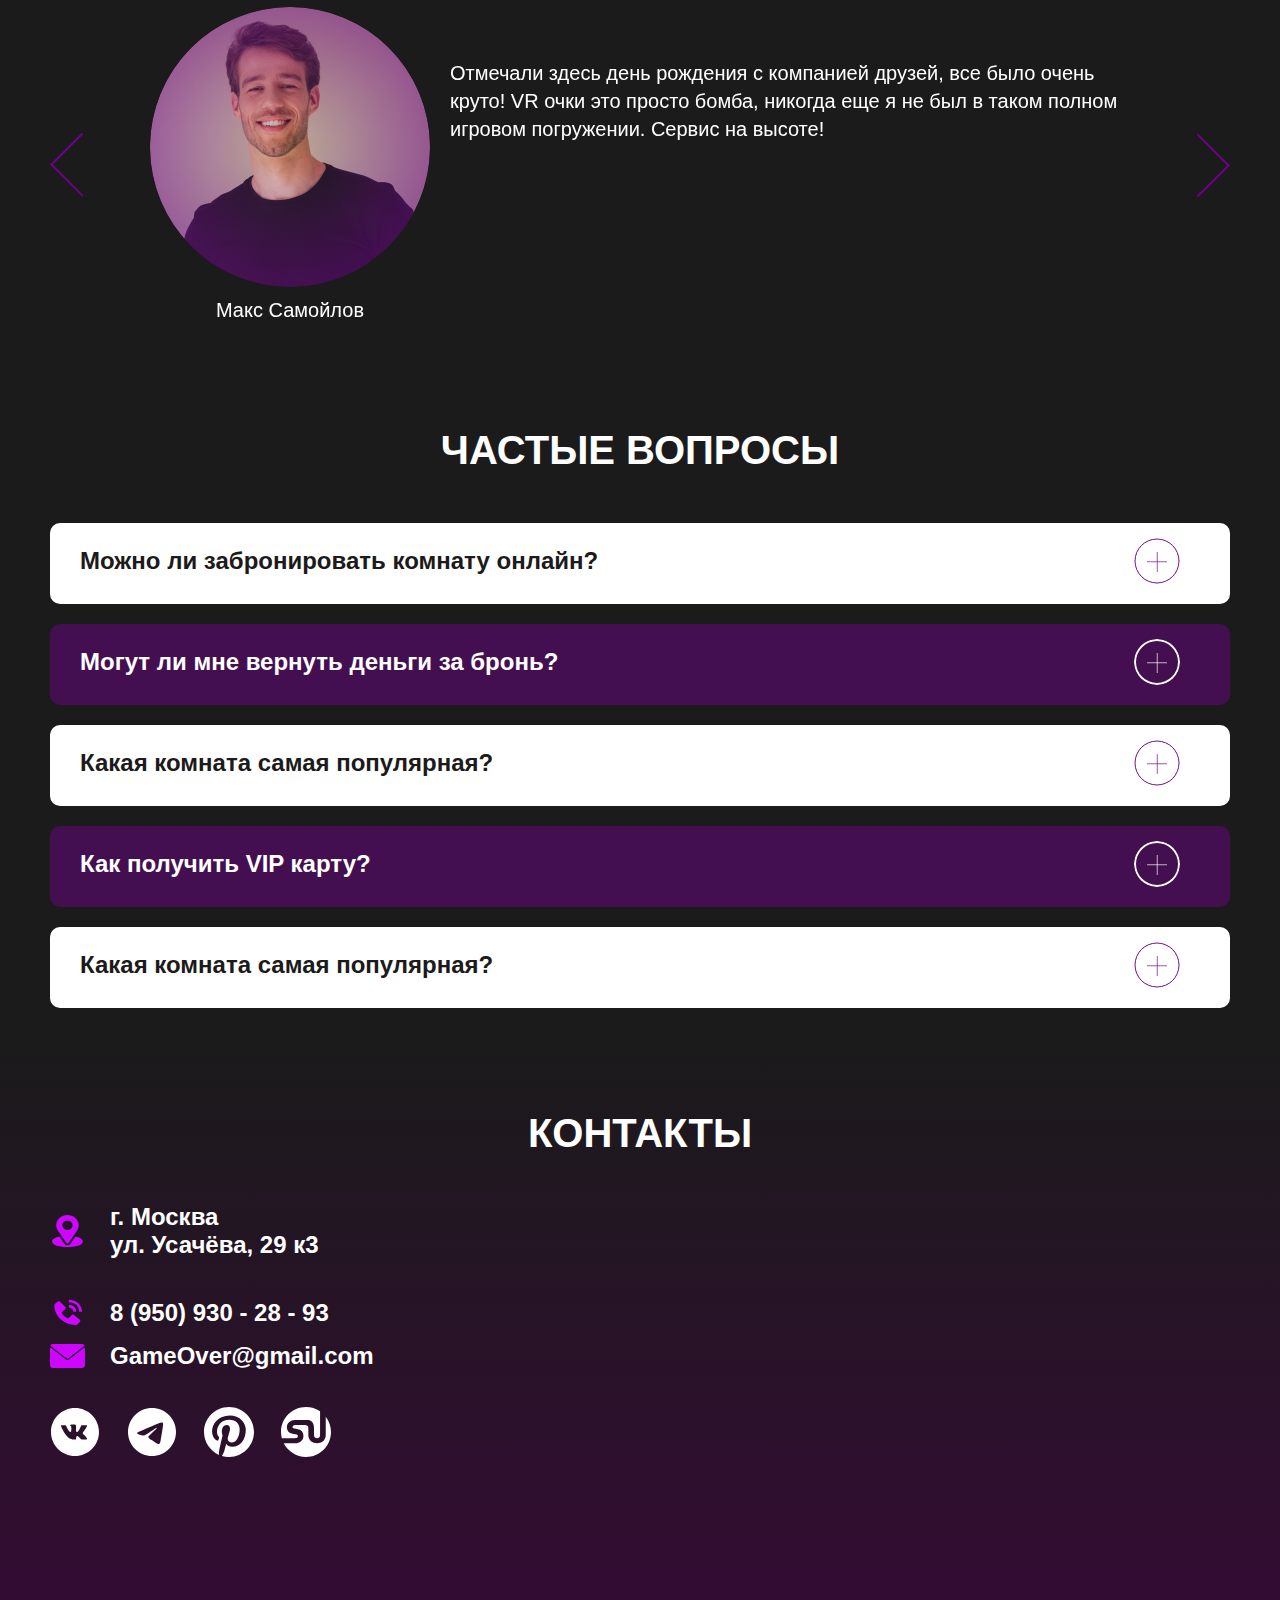
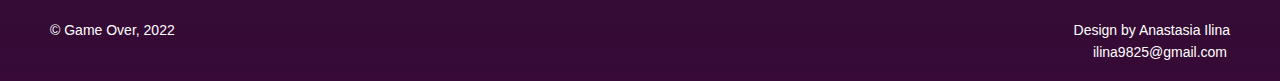
==== commit 281fc06a: "Пофиксил" ====
--- a/index.html
+++ b/index.html
@@ -95,7 +95,7 @@
 					<rect x="3.55957" width="54.3632" height="5.03363" rx="2" transform="rotate(45 3.55957 0)" />
 				</svg>
 			</button>
-			<form class="modal__form">
+			<form class="modal-form">
 				<div class="input-field">
 					<label for="name">Имя</label>
 					<input name="name" id="modal-name" type="text">
@@ -106,7 +106,7 @@
 					<input name="phone" id="modal-phone" type="tel">
 				</div>
 
-				<button class="reserve-form__submit reserve-form__submit--modal" type="submit">Позвоните мне</button>
+				<button class="button-submit" type="submit">Позвоните мне</button>
 			</form>
 
 
@@ -185,7 +185,7 @@
 			<div class="container">
 				<h2 class="section__title reserv__title">Забронировать зал просто</h2>
 				<form class="reserve-form" method="post">
-					<fieldset style="display: none;" class="reserve-form__halls">
+					<fieldset class="reserve-form__halls">
 						<legend class="reserve-form__legend">Выбери зал</legend>
 
 						<label class="hall-radio hall-radio--vibes" for="vibes">
@@ -209,7 +209,7 @@
 						</label>
 					</fieldset>
 
-					<div style="display: none;" class="reserve-form__kit">
+					<div class="reserve-form__kit">
 						<h3 class="reserve-form__legend">Собери набор развлечений</h3>
 						<fieldset class="reserve-form__column">
 							<legend class="reserve-form__legend reserve-form__legend--nested">Приставка:</legend>
@@ -271,12 +271,12 @@
 								<span>Дата</span>
 							</label>
 							<label for="time" class="reserve-form__input reserve-form__input--select">
-								<input type="text" id="time" placeholder="">
+								<input type="number" id="time" placeholder="">
 								<span>Время</span>
 							</label>
 						</div>
 						<label for="people" class="reserve-form__input reserve-form__input--select">
-							<input type="text" id="people" placeholder="">
+							<input type="number" id="people" placeholder="">
 							<span>Сколько человек</span>
 						</label>
 						<label for="name" class="reserve-form__input reserve-form__input--name">
@@ -296,6 +296,7 @@
 							<span>E-mail</span>
 						</label>
 					</fieldset>
+					<button style="display: none;" class="button-submit">забронировать</button>
 				</form>
 			</div>
 		</section>
